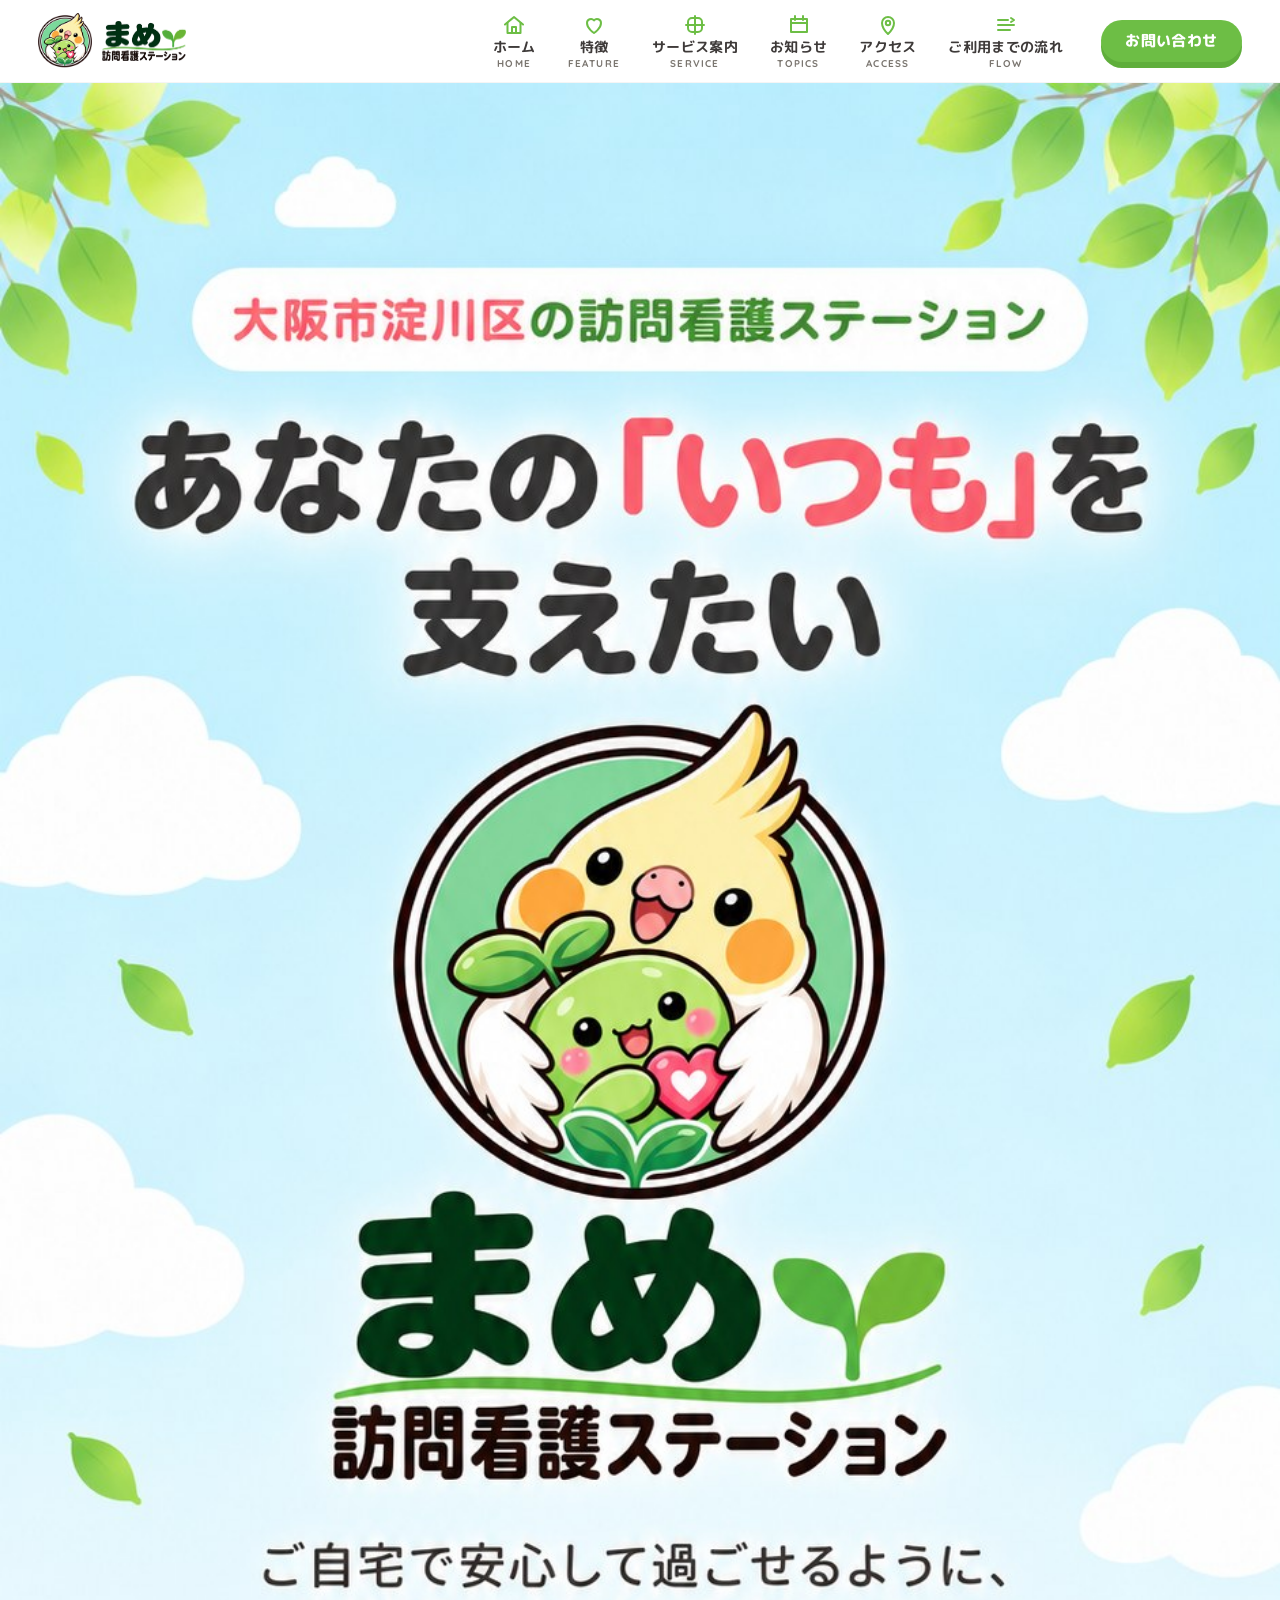
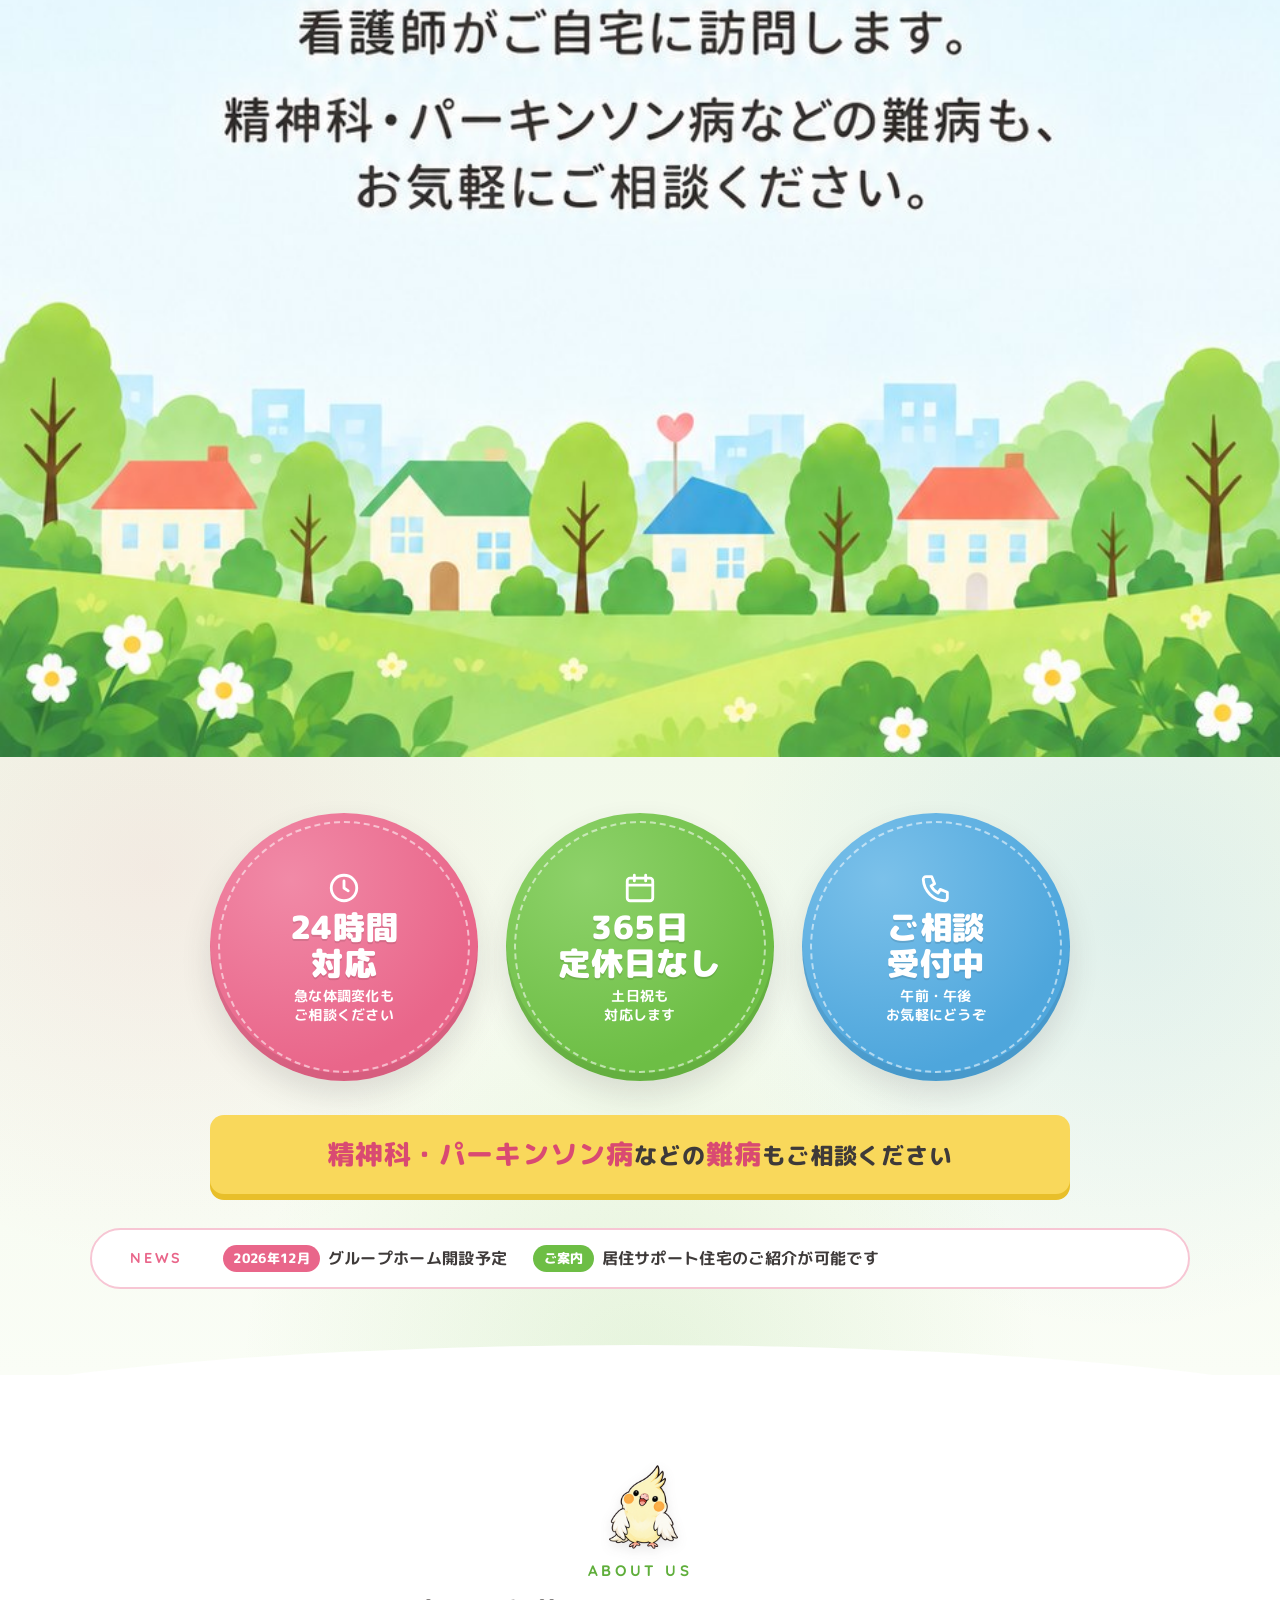
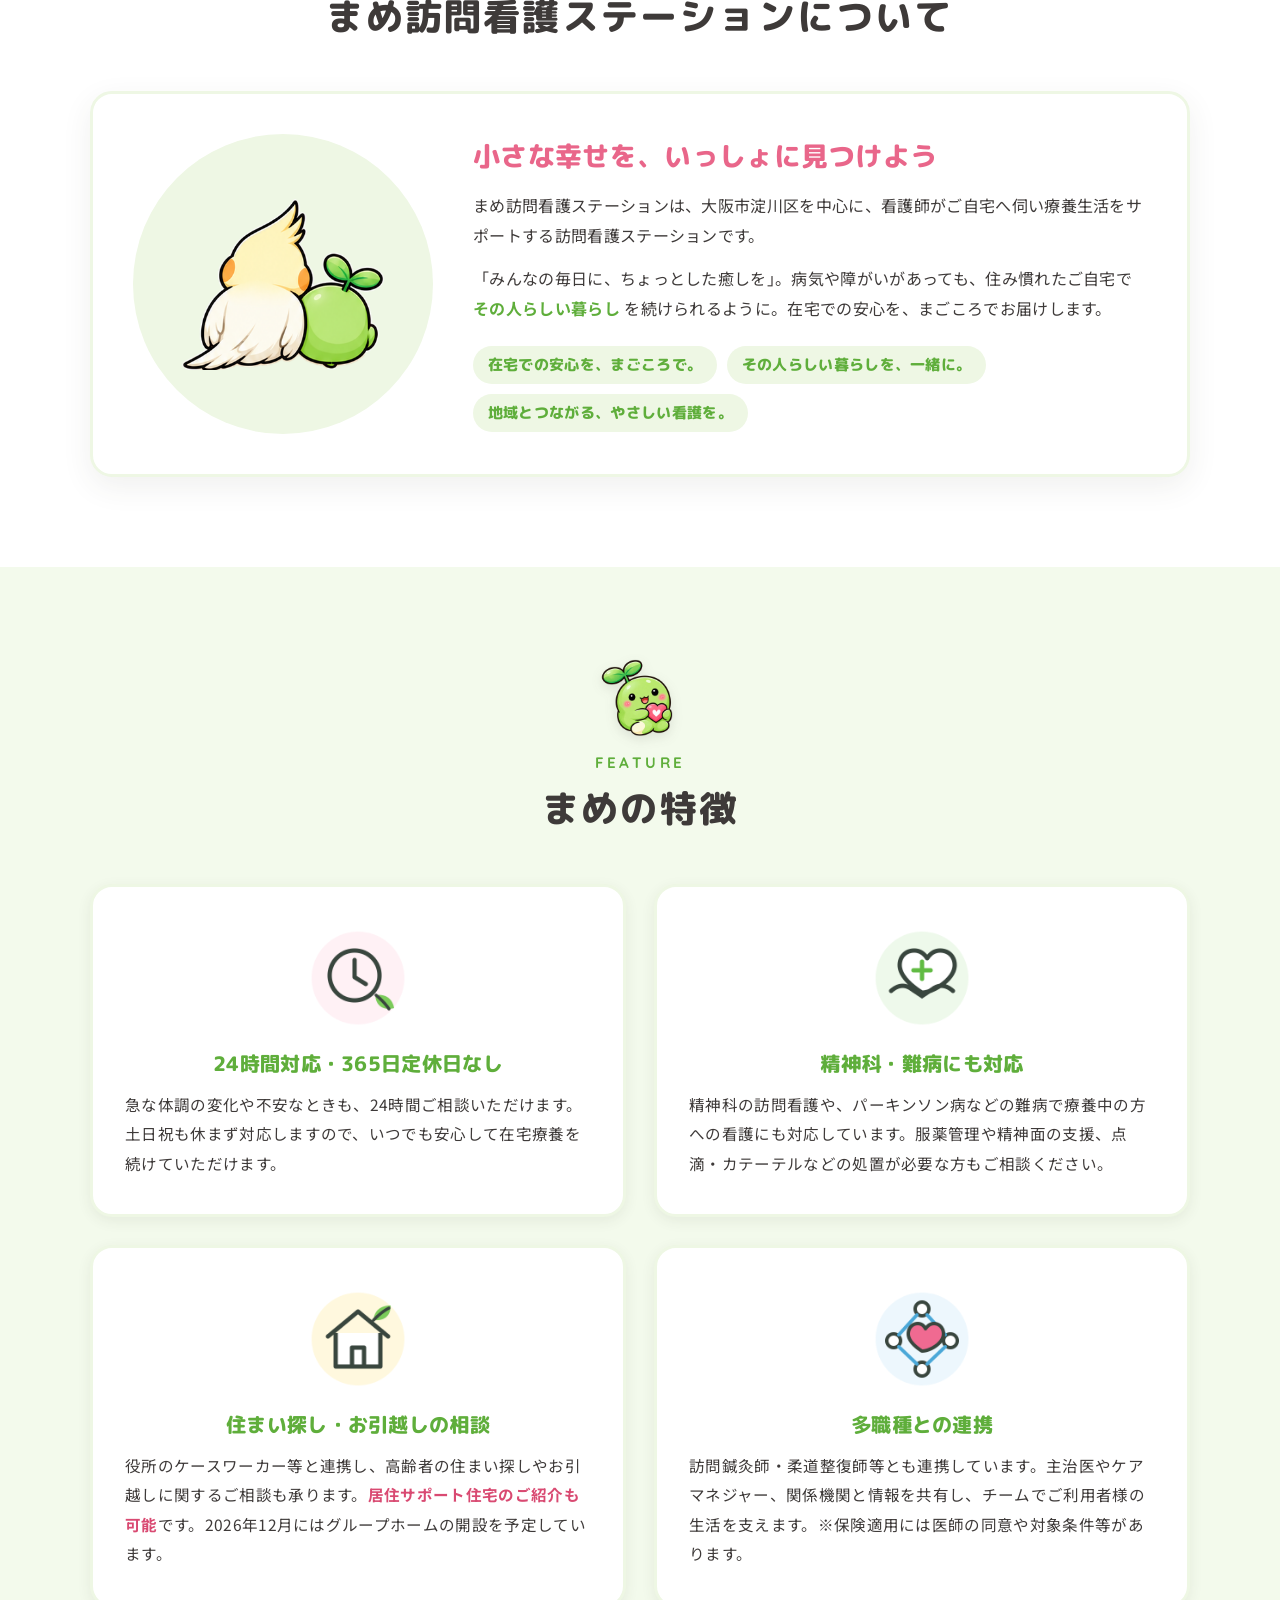
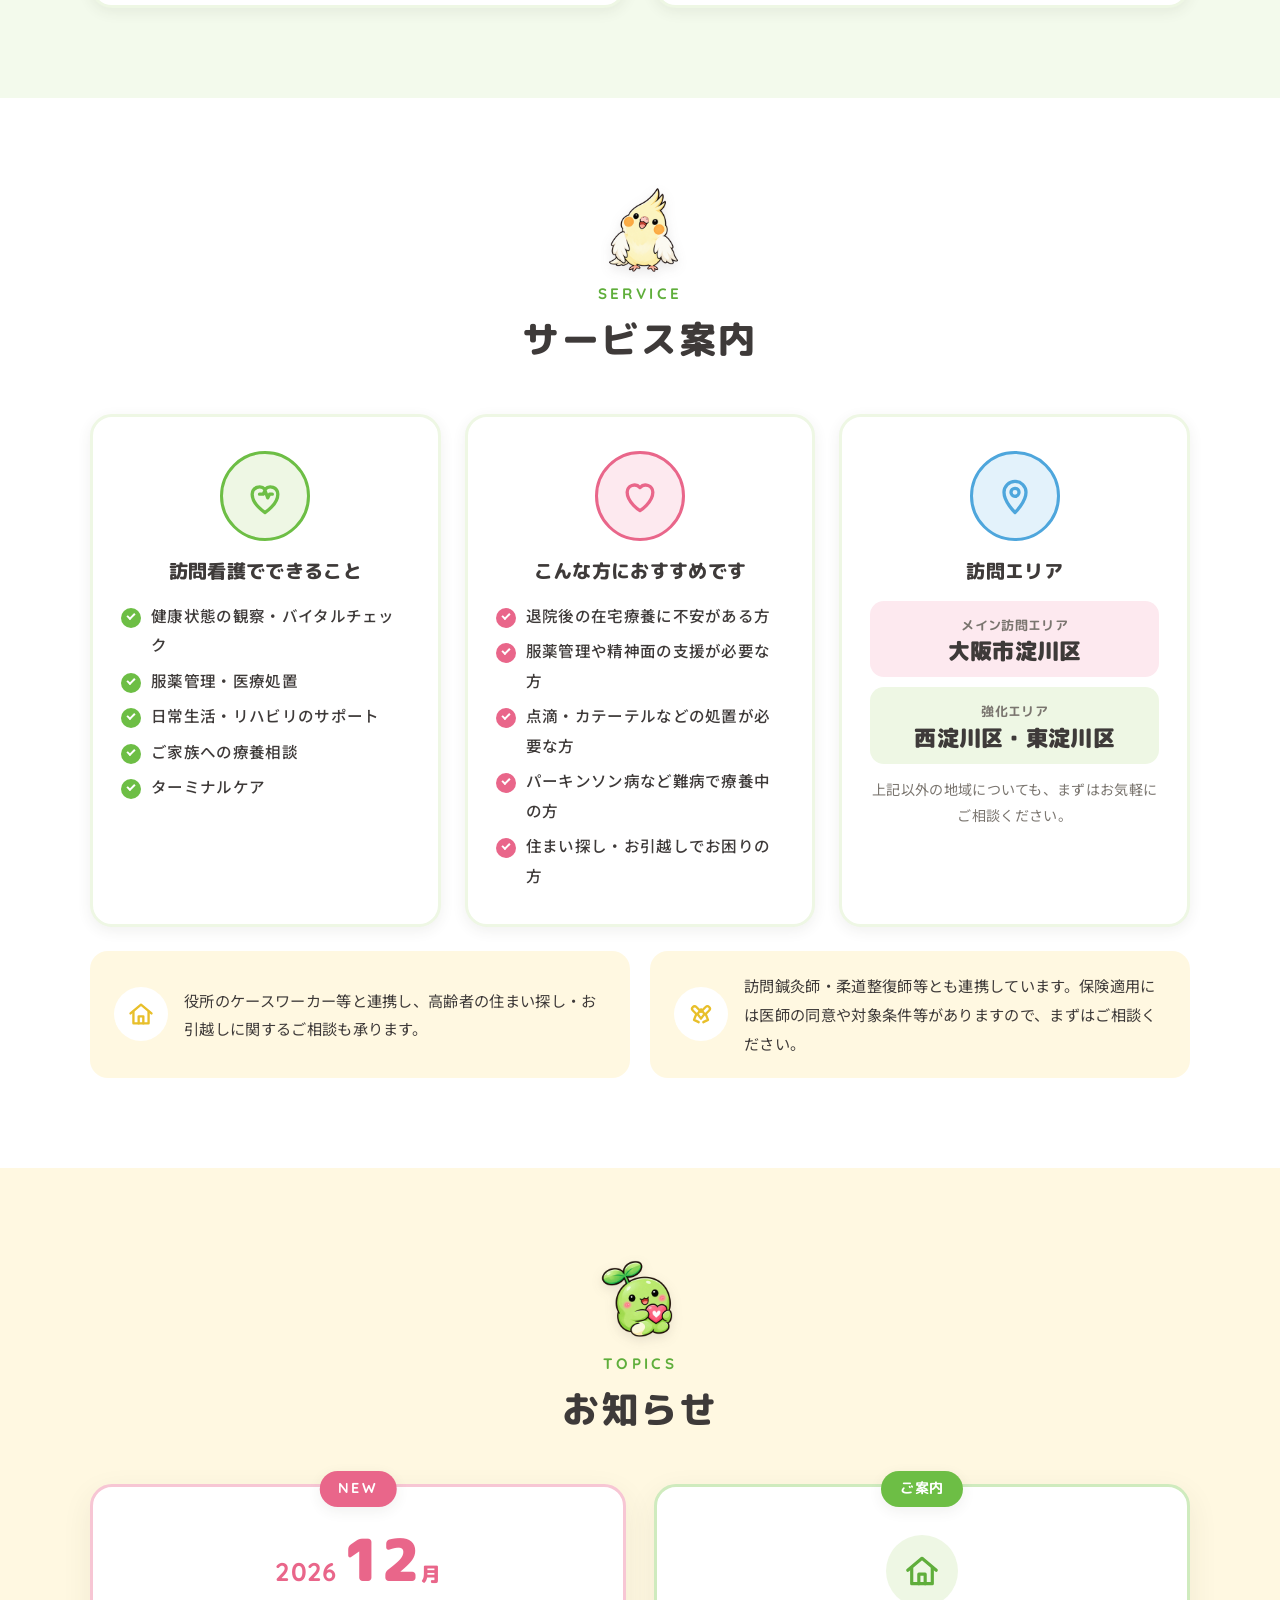
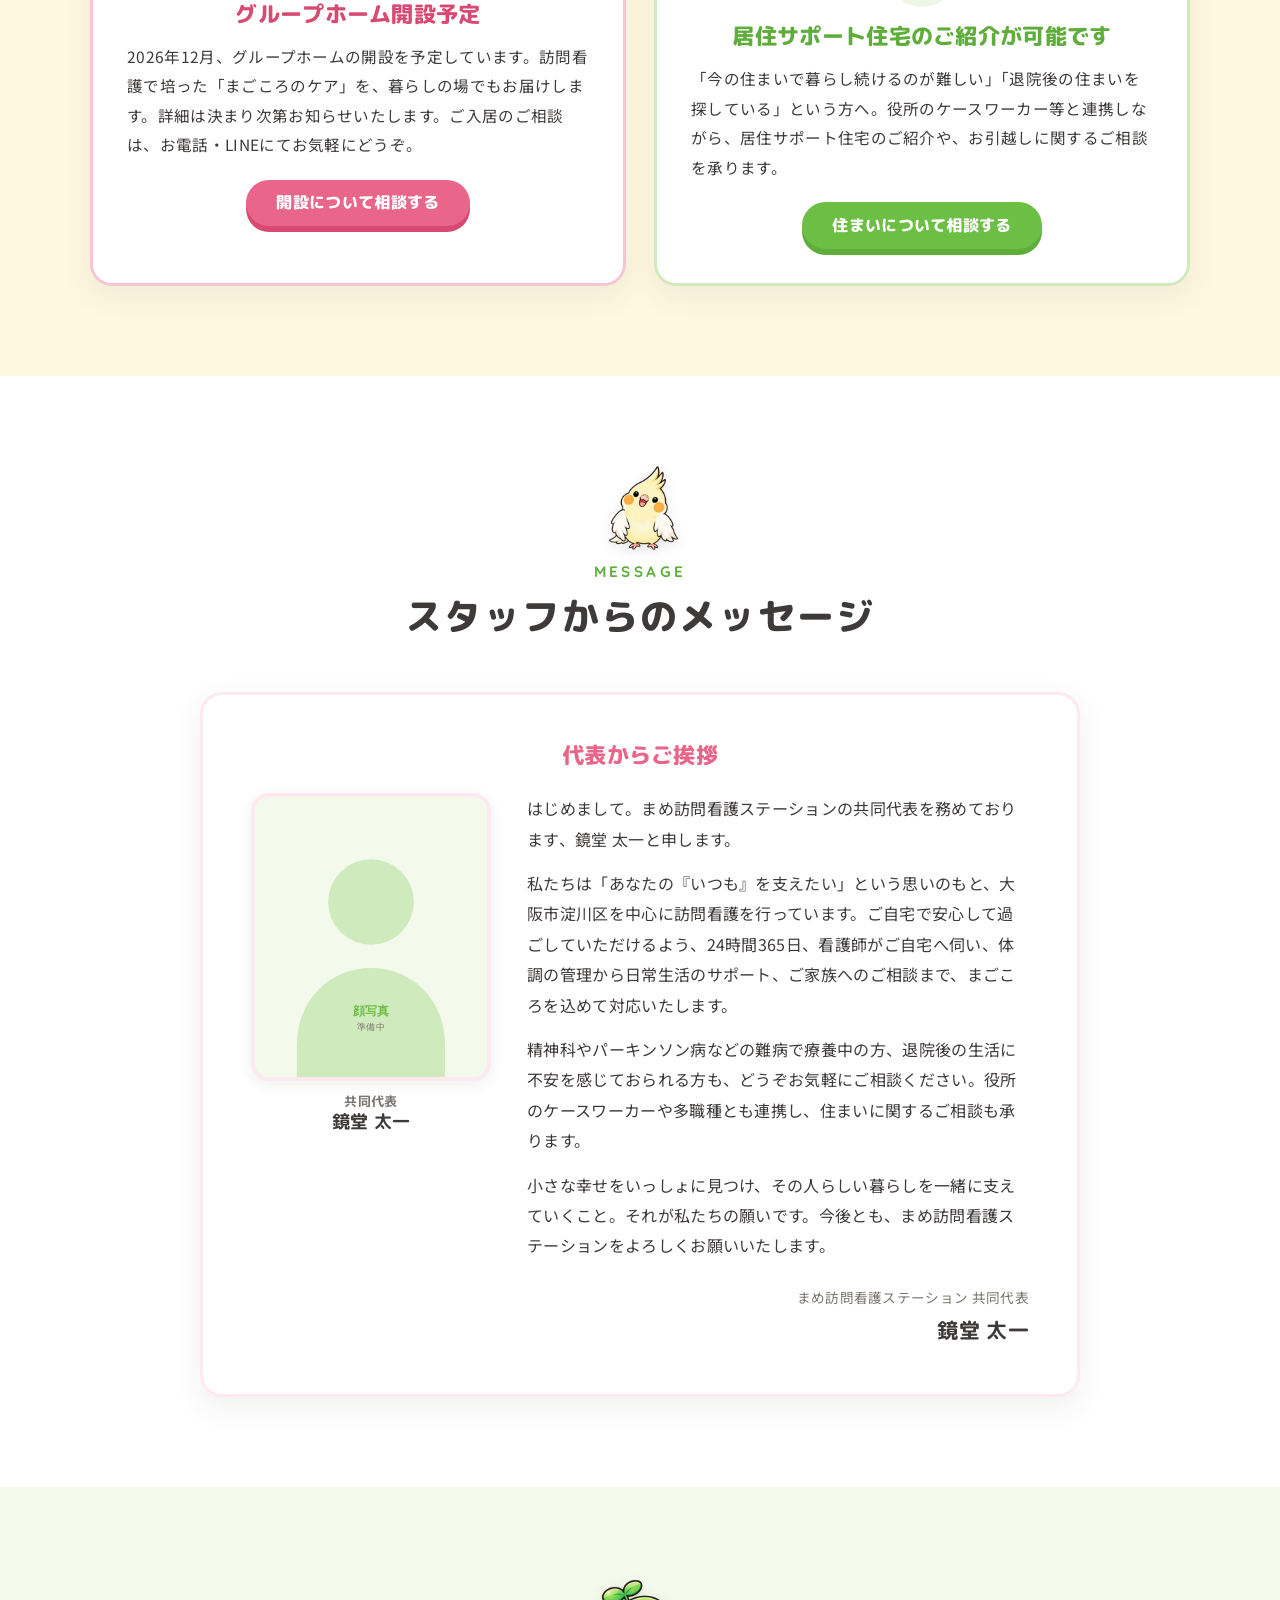
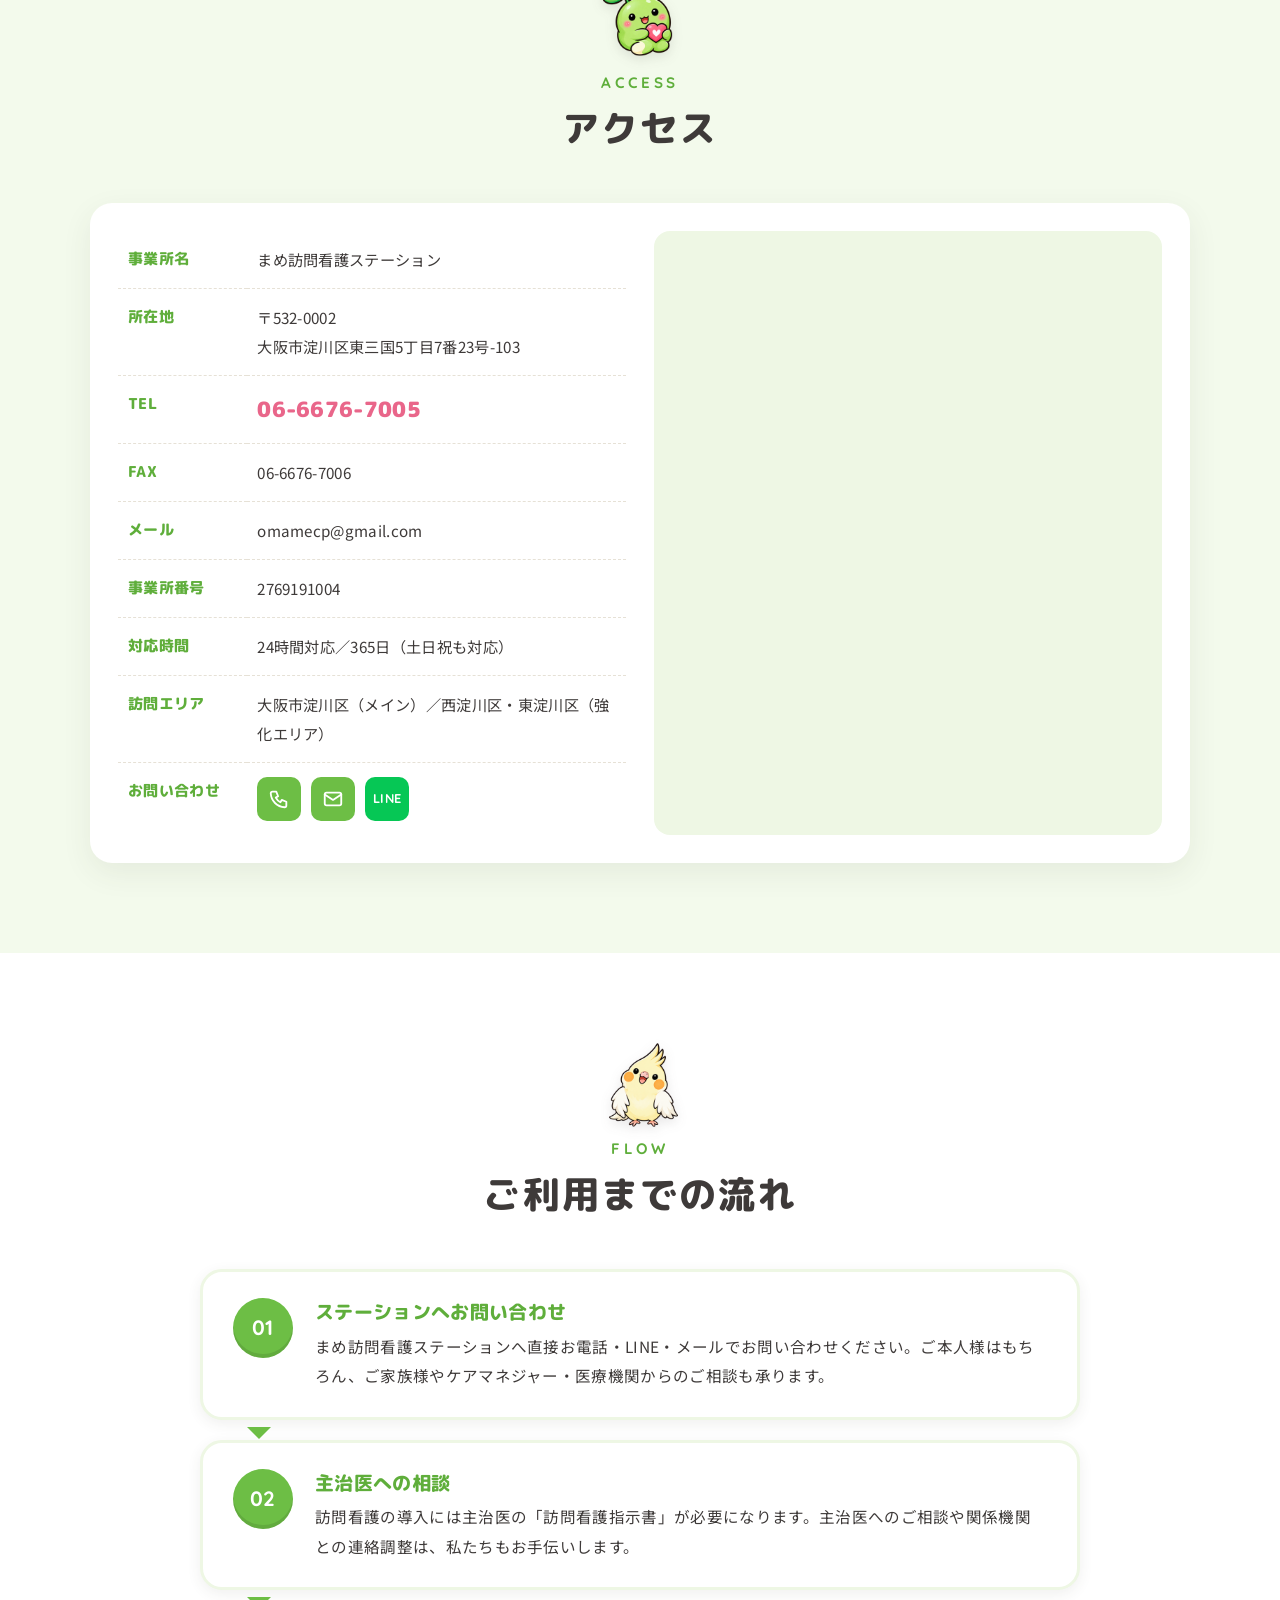
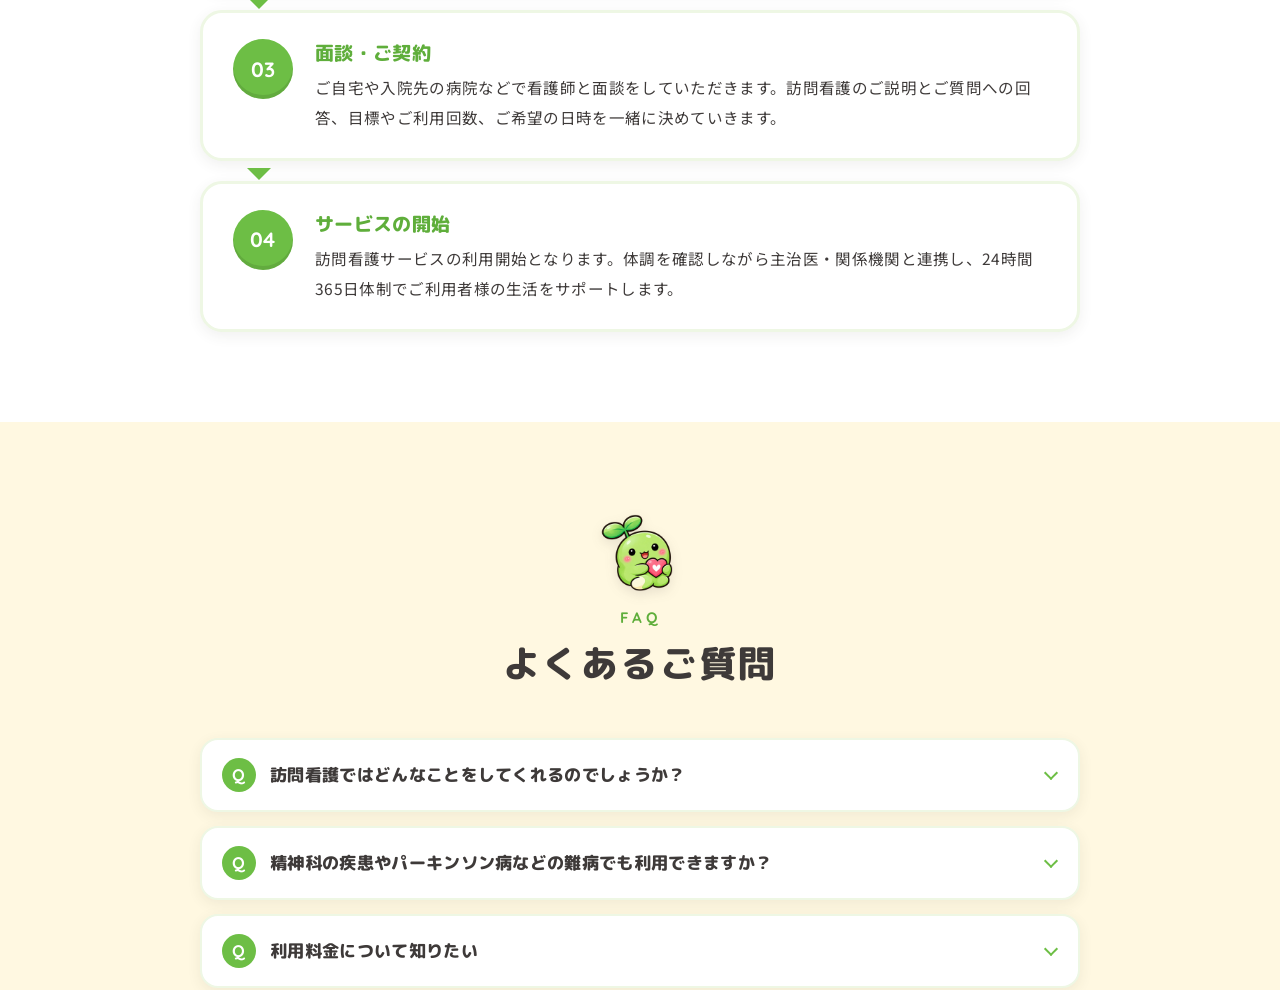
==== index.html @ 1335e0b3 "Add files via upload" ====
<!DOCTYPE html>
<html lang="ja">
<head>
<meta charset="UTF-8">
<meta name="viewport" content="width=device-width, initial-scale=1">
<title>大阪市淀川区の訪問看護ステーション まめ｜24時間対応・365日定休日なし</title>
<meta name="description" content="まめ訪問看護ステーションは大阪市淀川区を中心に、24時間365日対応で看護師がご自宅へ訪問します。精神科・パーキンソン病などの難病もご相談ください。2026年12月グループホーム開設予定・居住サポート住宅のご紹介も可能です。">
<meta property="og:title" content="大阪市淀川区の訪問看護ステーション まめ">
<meta property="og:description" content="あなたの「いつも」を支えたい。ご自宅で安心して過ごせるように、看護師がご自宅に訪問します。24時間対応・365日定休日なし。">
<meta property="og:type" content="website">
<meta property="og:image" content="assets/img/hero.jpg">
<link rel="icon" href="assets/img/favicon.png" type="image/png">
<link rel="preconnect" href="https://fonts.googleapis.com">
<link rel="preconnect" href="https://fonts.gstatic.com" crossorigin>
<link href="https://fonts.googleapis.com/css2?family=M+PLUS+Rounded+1c:wght@500;700;800;900&family=Noto+Sans+JP:wght@400;500;700&family=Quicksand:wght@600;700&display=swap" rel="stylesheet">
<link rel="stylesheet" href="assets/css/style.css">
</head>
<body>

<!-- ===== HEADER ===== -->
<header class="header" id="header">
  <div class="header__inner">
    <a href="#top" class="logo" aria-label="まめ訪問看護ステーション ホーム">
      <img src="assets/img/logo-emblem.png" alt="" class="logo__mark" width="1121" height="1181"><img src="assets/img/logo-text.png" alt="まめ訪問看護ステーション" class="logo__txt" width="1338" height="643">
      
    </a>

    <nav class="gnav" id="gnav" aria-label="グローバルナビゲーション">
      <ul>
        <li><a href="#top"><span class="gnav__icon"><svg viewBox="0 0 24 24"><path d="M3 11.5 12 4l9 7.5"/><path d="M5.5 10v10h13V10"/><path d="M10 20v-6h4v6"/></svg></span><span class="gnav__jp">ホーム</span><span class="gnav__en">HOME</span></a></li>
        <li><a href="#feature"><span class="gnav__icon"><svg viewBox="0 0 24 24"><path d="M12 20s-7-4.4-7-10a4 4 0 0 1 7-2.6A4 4 0 0 1 19 10c0 5.6-7 10-7 10z"/></svg></span><span class="gnav__jp">特徴</span><span class="gnav__en">FEATURE</span></a></li>
        <li><a href="#service"><span class="gnav__icon"><svg viewBox="0 0 24 24"><path d="M12 3v18M3 12h18"/><rect x="5" y="5" width="14" height="14" rx="4"/></svg></span><span class="gnav__jp">サービス案内</span><span class="gnav__en">SERVICE</span></a></li>
        <li><a href="#topics"><span class="gnav__icon"><svg viewBox="0 0 24 24"><path d="M4 6h16v13H4z"/><path d="M4 10h16M8 3v4M16 3v4"/></svg></span><span class="gnav__jp">お知らせ</span><span class="gnav__en">TOPICS</span></a></li>
        <li><a href="#access"><span class="gnav__icon"><svg viewBox="0 0 24 24"><path d="M12 21s-6-5.7-6-11a6 6 0 0 1 12 0c0 5.3-6 11-6 11z"/><circle cx="12" cy="10" r="2.2"/></svg></span><span class="gnav__jp">アクセス</span><span class="gnav__en">ACCESS</span></a></li>
        <li><a href="#flow"><span class="gnav__icon"><svg viewBox="0 0 24 24"><path d="M4 7h10M4 12h16M4 17h12"/><path d="m17 5 3 2-3 2"/></svg></span><span class="gnav__jp">ご利用までの流れ</span><span class="gnav__en">FLOW</span></a></li>
        <li class="gnav__contact"><a href="contact.html"><span class="gnav__jp">お問い合わせ・ご相談はこちら</span></a></li>
      </ul>
    </nav>

    <a href="contact.html" class="btn btn--green header__cta">お問い合わせ</a>
    <button class="menu-btn" id="menuBtn" aria-label="メニューを開く" aria-expanded="false" aria-controls="gnav"><span></span><span></span><span></span></button>
  </div>
</header>

<main id="top">

<!-- ===== HERO ===== -->
<section class="hero">
  <h1 class="visually-hidden">あなたの「いつも」を支えたい ― 大阪市淀川区の訪問看護ステーション まめ</h1>
  <!-- 画面幅で自動切替: 〜600px=スマホ用 / 601〜1024px=タブレット用 / 1025px〜=PC用 -->
  <picture class="hero__pic">
    <source media="(max-width: 600px)" srcset="assets/img/hero-sp.jpg" width="941" height="1672">
    <source media="(max-width: 1024px)" srcset="assets/img/hero-tab.jpg" width="1554" height="1012">
    <img src="assets/img/hero.jpg" alt="あなたの「いつも」を支えたい。ご自宅で安心して過ごせるように、看護師がご自宅に訪問します。精神科・パーキンソン病などの難病も、お気軽にご相談ください。まめ訪問看護ステーション" class="hero__img" width="1899" height="828" fetchpriority="high">
  </picture>
</section>

<!-- ===== 導入帯（バッジ＋難病帯＋NEWS） ===== -->
<div class="intro-band">
<!-- ===== 3つの安心バッジ ===== -->
<div class="badges">
  <div class="container">
    <ul class="badges__list">
      <li class="badge badge--pink reveal">
        <svg viewBox="0 0 24 24" class="badge__ico"><circle cx="12" cy="12" r="9"/><path d="M12 7v5l3 2"/></svg>
        <strong>24時間<br>対応</strong>
        <span>急な体調変化も<br>ご相談ください</span>
      </li>
      <li class="badge badge--green reveal" style="--d:.1s">
        <svg viewBox="0 0 24 24" class="badge__ico"><rect x="3" y="5" width="18" height="16" rx="2"/><path d="M3 10h18M8 3v4M16 3v4"/></svg>
        <strong>365日<br>定休日なし</strong>
        <span>土日祝も<br>対応します</span>
      </li>
      <li class="badge badge--blue reveal" style="--d:.2s">
        <svg viewBox="0 0 24 24" class="badge__ico"><path d="M5 4h4l2 5-2.5 1.5a11 11 0 0 0 5 5L15 13l5 2v4a2 2 0 0 1-2 2A16 16 0 0 1 3 6a2 2 0 0 1 2-2z"/></svg>
        <strong>ご相談<br>受付中</strong>
        <span>午前・午後<br>お気軽にどうぞ</span>
      </li>
    </ul>
    <p class="badges__ribbon reveal"><span>精神科・パーキンソン病</span>などの<span>難病</span>もご相談ください</p>
  </div>
</div>

<!-- ===== NEWS TICKER（必須情報） ===== -->
<div class="news-bar">
  <div class="container news-bar__inner">
    <span class="news-bar__label">NEWS</span>
    <a href="#topics" class="news-bar__item"><span class="tag tag--pink">2026年12月</span>グループホーム開設予定</a>
    <a href="#topics" class="news-bar__item"><span class="tag tag--green">ご案内</span>居住サポート住宅のご紹介が可能です</a>
  </div>
</div>

</div><!-- /.intro-band -->

<!-- ===== ABOUT ===== -->
<section class="section" id="about">
  <div class="container">
    <header class="sec-head reveal">
      <span class="sec-head__mark" aria-hidden="true"><img src="assets/img/mark-bird.png" alt="" width="240" height="240"></span>
      <span class="sec-head__en">ABOUT US</span>
      <h2 class="sec-head__jp">まめ訪問看護ステーションについて</h2>
    </header>

    <div class="about-card reveal">
      <div class="about-card__img">
        <img src="assets/img/chara-back.png" alt="" width="313" height="264">
      </div>
      <div class="about-card__body">
        <h3>小さな幸せを、いっしょに見つけよう</h3>
        <p>まめ訪問看護ステーションは、大阪市淀川区を中心に、看護師がご自宅へ伺い療養生活をサポートする訪問看護ステーションです。</p>
        <p>「みんなの毎日に、ちょっとした癒しを」。病気や障がいがあっても、住み慣れたご自宅で <strong>その人らしい暮らし</strong> を続けられるように。在宅での安心を、まごころでお届けします。</p>
        <ul class="about-card__points">
          <li><span>在宅での安心を、まごころで。</span></li>
          <li><span>その人らしい暮らしを、一緒に。</span></li>
          <li><span>地域とつながる、やさしい看護を。</span></li>
        </ul>
      </div>
    </div>
  </div>
</section>

<!-- ===== FEATURE ===== -->
<section class="section section--mint" id="feature">
  <div class="container">
    <header class="sec-head reveal">
      <span class="sec-head__mark" aria-hidden="true"><img src="assets/img/mark-beans.png" alt="" width="240" height="240"></span>
      <span class="sec-head__en">FEATURE</span>
      <h2 class="sec-head__jp">まめの特徴</h2>
    </header>

    <div class="feature-grid">
      <article class="feature reveal">
        <div class="feature__ico"><img src="assets/img/icon_24hours.png" alt="" width="512" height="512"></div>
        <h3>24時間対応・365日定休日なし</h3>
        <p>急な体調の変化や不安なときも、24時間ご相談いただけます。土日祝も休まず対応しますので、いつでも安心して在宅療養を続けていただけます。</p>
      </article>
      <article class="feature reveal" style="--d:.1s">
        <div class="feature__ico"><img src="assets/img/icon_medical_support.png" alt="" width="512" height="512"></div>
        <h3>精神科・難病にも対応</h3>
        <p>精神科の訪問看護や、パーキンソン病などの難病で療養中の方への看護にも対応しています。服薬管理や精神面の支援、点滴・カテーテルなどの処置が必要な方もご相談ください。</p>
      </article>
      <article class="feature reveal" style="--d:.2s">
        <div class="feature__ico"><img src="assets/img/icon_home_support.png" alt="" width="512" height="512"></div>
        <h3>住まい探し・お引越しの相談</h3>
        <p>役所のケースワーカー等と連携し、高齢者の住まい探しやお引越しに関するご相談も承ります。<strong>居住サポート住宅のご紹介も可能</strong>です。2026年12月にはグループホームの開設を予定しています。</p>
      </article>
      <article class="feature reveal" style="--d:.3s">
        <div class="feature__ico"><img src="assets/img/icon_teamwork.png" alt="" width="512" height="512"></div>
        <h3>多職種との連携</h3>
        <p>訪問鍼灸師・柔道整復師等とも連携しています。主治医やケアマネジャー、関係機関と情報を共有し、チームでご利用者様の生活を支えます。※保険適用には医師の同意や対象条件等があります。</p>
      </article>
    </div>
  </div>
</section>

<!-- ===== SERVICE ===== -->
<section class="section" id="service">
  <div class="container">
    <header class="sec-head reveal">
      <span class="sec-head__mark" aria-hidden="true"><img src="assets/img/mark-bird.png" alt="" width="240" height="240"></span>
      <span class="sec-head__en">SERVICE</span>
      <h2 class="sec-head__jp">サービス案内</h2>
    </header>

    <div class="service-grid">
      <article class="service reveal">
        <div class="service__ico service__ico--green"><svg viewBox="0 0 24 24"><path d="M12 21s-7-4.4-7-10a4 4 0 0 1 7-2.6A4 4 0 0 1 19 11c0 5.6-7 10-7 10z"/><path d="M9 11h2l1-2 1.5 4 1-2H16"/></svg></div>
        <h3>訪問看護でできること</h3>
        <ul class="check-list check-list--green">
          <li>健康状態の観察・バイタルチェック</li>
          <li>服薬管理・医療処置</li>
          <li>日常生活・リハビリのサポート</li>
          <li>ご家族への療養相談</li>
          <li>ターミナルケア</li>
        </ul>
      </article>
      <article class="service reveal" style="--d:.1s">
        <div class="service__ico service__ico--pink"><svg viewBox="0 0 24 24"><path d="M12 20s-7-4.4-7-10a4 4 0 0 1 7-2.6A4 4 0 0 1 19 10c0 5.6-7 10-7 10z"/></svg></div>
        <h3>こんな方におすすめです</h3>
        <ul class="check-list check-list--pink">
          <li>退院後の在宅療養に不安がある方</li>
          <li>服薬管理や精神面の支援が必要な方</li>
          <li>点滴・カテーテルなどの処置が必要な方</li>
          <li>パーキンソン病など難病で療養中の方</li>
          <li>住まい探し・お引越しでお困りの方</li>
        </ul>
      </article>
      <article class="service reveal" style="--d:.2s">
        <div class="service__ico service__ico--blue"><svg viewBox="0 0 24 24"><path d="M12 21s-6-5.7-6-11a6 6 0 0 1 12 0c0 5.3-6 11-6 11z"/><circle cx="12" cy="10" r="2.2"/></svg></div>
        <h3>訪問エリア</h3>
        <div class="area">
          <p class="area__main"><small>メイン訪問エリア</small><strong>大阪市淀川区</strong></p>
          <p class="area__sub"><small>強化エリア</small><strong>西淀川区・東淀川区</strong></p>
          <p class="area__note">上記以外の地域についても、まずはお気軽にご相談ください。</p>
        </div>
      </article>
    </div>

    <div class="service-extra reveal">
      <div class="service-extra__item">
        <span class="service-extra__ico" aria-hidden="true"><svg viewBox="0 0 24 24"><path d="M3 11.5 12 4l9 7.5"/><path d="M5.5 10v10h13V10"/><path d="M10 20v-6h4v6"/></svg></span>
        <p>役所のケースワーカー等と連携し、高齢者の住まい探し・お引越しに関するご相談も承ります。</p>
      </div>
      <div class="service-extra__item">
        <span class="service-extra__ico" aria-hidden="true"><svg viewBox="0 0 24 24"><path d="M8 12 5 9a2 2 0 0 1 3-3l4 4"/><path d="m16 12 3-3a2 2 0 0 0-3-3l-4 4"/><path d="M12 8 9 12l3 4 3-4z"/><path d="m8 12-2 5 4 2M16 12l2 5-4 2"/></svg></span>
        <p>訪問鍼灸師・柔道整復師等とも連携しています。保険適用には医師の同意や対象条件等がありますので、まずはご相談ください。</p>
      </div>
    </div>
  </div>
</section>

<!-- ===== TOPICS（必須情報：グループホーム／居住サポート住宅） ===== -->
<section class="section section--cream" id="topics">
  <div class="container">
    <header class="sec-head reveal">
      <span class="sec-head__mark" aria-hidden="true"><img src="assets/img/mark-beans.png" alt="" width="240" height="240"></span>
      <span class="sec-head__en">TOPICS</span>
      <h2 class="sec-head__jp">お知らせ</h2>
    </header>

    <div class="topics-grid">
      <article class="topic topic--pink reveal">
        <span class="topic__badge">NEW</span>
        <p class="topic__date"><span class="topic__y">2026</span><span class="topic__m">12<small>月</small></span></p>
        <h3>グループホーム開設予定</h3>
        <p>2026年12月、グループホームの開設を予定しています。訪問看護で培った「まごころのケア」を、暮らしの場でもお届けします。詳細は決まり次第お知らせいたします。ご入居のご相談は、お電話・LINEにてお気軽にどうぞ。</p>
        <a href="#contact" class="btn btn--pink">開設について相談する</a>
      </article>
      <article class="topic topic--green reveal" style="--d:.1s">
        <span class="topic__badge topic__badge--green">ご案内</span>
        <p class="topic__ico" aria-hidden="true"><svg viewBox="0 0 24 24"><path d="M3 11.5 12 4l9 7.5"/><path d="M5.5 10v10h13V10"/><path d="M10 20v-6h4v6"/></svg></p>
        <h3>居住サポート住宅のご紹介が可能です</h3>
        <p>「今の住まいで暮らし続けるのが難しい」「退院後の住まいを探している」という方へ。役所のケースワーカー等と連携しながら、居住サポート住宅のご紹介や、お引越しに関するご相談を承ります。</p>
        <a href="#contact" class="btn btn--green">住まいについて相談する</a>
      </article>
    </div>
  </div>
</section>

<!-- ===== MESSAGE ===== -->
<section class="section" id="message">
  <div class="container">
    <header class="sec-head reveal">
      <span class="sec-head__mark" aria-hidden="true"><img src="assets/img/mark-bird.png" alt="" width="240" height="240"></span>
      <span class="sec-head__en">MESSAGE</span>
      <h2 class="sec-head__jp">スタッフからのメッセージ</h2>
    </header>

    <div class="message-card reveal">
      <h3 class="message-card__title">代表からご挨拶</h3>
      <div class="message-card__grid">
      <figure class="message-card__photo">
        <!-- 顔写真が用意できたら image/ に入れ、下の src を差し替える（例: assets/img/ceo.jpg） -->
        <img src="assets/img/ceo-placeholder.svg" alt="共同代表 鏡堂 太一" width="600" height="720">
        <figcaption><small>共同代表</small><strong>鏡堂 太一</strong></figcaption>
      </figure>
      <div class="message-card__body">
        <p>はじめまして。まめ訪問看護ステーションの共同代表を務めております、鏡堂 太一と申します。</p>
        <p>私たちは「あなたの『いつも』を支えたい」という思いのもと、大阪市淀川区を中心に訪問看護を行っています。ご自宅で安心して過ごしていただけるよう、24時間365日、看護師がご自宅へ伺い、体調の管理から日常生活のサポート、ご家族へのご相談まで、まごころを込めて対応いたします。</p>
        <p>精神科やパーキンソン病などの難病で療養中の方、退院後の生活に不安を感じておられる方も、どうぞお気軽にご相談ください。役所のケースワーカーや多職種とも連携し、住まいに関するご相談も承ります。</p>
        <p>小さな幸せをいっしょに見つけ、その人らしい暮らしを一緒に支えていくこと。それが私たちの願いです。今後とも、まめ訪問看護ステーションをよろしくお願いいたします。</p>
        <p class="message-card__sign"><small>まめ訪問看護ステーション 共同代表</small><strong>鏡堂 太一</strong></p>
      </div>
      </div>
    </div>
  </div>
</section>

<!-- ===== ACCESS ===== -->
<section class="section section--mint" id="access">
  <div class="container">
    <header class="sec-head reveal">
      <span class="sec-head__mark" aria-hidden="true"><img src="assets/img/mark-beans.png" alt="" width="240" height="240"></span>
      <span class="sec-head__en">ACCESS</span>
      <h2 class="sec-head__jp">アクセス</h2>
    </header>

    <div class="access reveal">
      <table class="access__table">
        <tbody>
          <tr><th>事業所名</th><td>まめ訪問看護ステーション</td></tr>
          <tr><th>所在地</th><td>〒532-0002<br>大阪市淀川区東三国5丁目7番23号-103</td></tr>
          <tr><th>TEL</th><td><a href="tel:0666767005" class="access__tel">06-6676-7005</a></td></tr>
          <tr><th>FAX</th><td>06-6676-7006</td></tr>
          <tr><th>メール</th><td><a href="mailto:omamecp@gmail.com">omamecp@gmail.com</a></td></tr>
          <tr><th>事業所番号</th><td>2769191004</td></tr>
          <tr><th>対応時間</th><td>24時間対応／365日（土日祝も対応）</td></tr>
          <tr><th>訪問エリア</th><td>大阪市淀川区（メイン）／西淀川区・東淀川区（強化エリア）</td></tr>
          <tr><th>お問い合わせ</th><td class="access__links"><a href="tel:0666767005" class="sq sq--green" aria-label="電話"><svg viewBox="0 0 24 24"><path d="M5 4h4l2 5-2.5 1.5a11 11 0 0 0 5 5L15 13l5 2v4a2 2 0 0 1-2 2A16 16 0 0 1 3 6a2 2 0 0 1 2-2z"/></svg></a><a href="mailto:omamecp@gmail.com" class="sq sq--green" aria-label="メール"><svg viewBox="0 0 24 24"><rect x="3" y="5" width="18" height="14" rx="2"/><path d="m3 7 9 6 9-6"/></svg></a><a href="https://lin.ee/zb4ASOh" target="_blank" rel="noopener" class="sq sq--line" aria-label="LINE">LINE</a></td></tr>
        </tbody>
      </table>
      <div class="access__map">
        <iframe src="https://www.google.com/maps?q=%E5%A4%A7%E9%98%AA%E5%B8%82%E6%B7%80%E5%B7%9D%E5%8C%BA%E6%9D%B1%E4%B8%89%E5%9B%BD5%E4%B8%81%E7%9B%AE7%E7%95%AA23%E5%8F%B7&z=16&output=embed" width="100%" height="100%" style="border:0" allowfullscreen="" loading="lazy" referrerpolicy="no-referrer-when-downgrade" title="まめ訪問看護ステーション 地図"></iframe>
      </div>
    </div>

  </div>
</section>

<!-- ===== FLOW ===== -->
<section class="section" id="flow">
  <div class="container">
    <header class="sec-head reveal">
      <span class="sec-head__mark" aria-hidden="true"><img src="assets/img/mark-bird.png" alt="" width="240" height="240"></span>
      <span class="sec-head__en">FLOW</span>
      <h2 class="sec-head__jp">ご利用までの流れ</h2>
    </header>

    <ol class="flow">
      <li class="flow__step reveal">
        <span class="flow__num">01</span>
        <div class="flow__body">
          <h3>ステーションへお問い合わせ</h3>
          <p>まめ訪問看護ステーションへ直接お電話・LINE・メールでお問い合わせください。ご本人様はもちろん、ご家族様やケアマネジャー・医療機関からのご相談も承ります。</p>
        </div>
      </li>
      <li class="flow__step reveal" style="--d:.1s">
        <span class="flow__num">02</span>
        <div class="flow__body">
          <h3>主治医への相談</h3>
          <p>訪問看護の導入には主治医の「訪問看護指示書」が必要になります。主治医へのご相談や関係機関との連絡調整は、私たちもお手伝いします。</p>
        </div>
      </li>
      <li class="flow__step reveal" style="--d:.2s">
        <span class="flow__num">03</span>
        <div class="flow__body">
          <h3>面談・ご契約</h3>
          <p>ご自宅や入院先の病院などで看護師と面談をしていただきます。訪問看護のご説明とご質問への回答、目標やご利用回数、ご希望の日時を一緒に決めていきます。</p>
        </div>
      </li>
      <li class="flow__step reveal" style="--d:.3s">
        <span class="flow__num">04</span>
        <div class="flow__body">
          <h3>サービスの開始</h3>
          <p>訪問看護サービスの利用開始となります。体調を確認しながら主治医・関係機関と連携し、24時間365日体制でご利用者様の生活をサポートします。</p>
        </div>
      </li>
    </ol>
  </div>
</section>

<!-- ===== FAQ ===== -->
<section class="section section--cream" id="faq">
  <div class="container">
    <header class="sec-head reveal">
      <span class="sec-head__mark" aria-hidden="true"><img src="assets/img/mark-beans.png" alt="" width="240" height="240"></span>
      <span class="sec-head__en">FAQ</span>
      <h2 class="sec-head__jp">よくあるご質問</h2>
    </header>

    <div class="faq">
      <details class="faq__item reveal">
        <summary><span class="faq__q">Q</span>訪問看護ではどんなことをしてくれるのでしょうか？</summary>
        <div class="faq__a"><span class="faq__a-mark">A</span><p>看護師がご自宅に伺い、主治医の指示書に基づいて、健康状態の観察・バイタルチェック、服薬管理・医療処置、日常生活やリハビリのサポート、ご家族への療養相談、ターミナルケアなどを行います。</p></div>
      </details>
      <details class="faq__item reveal">
        <summary><span class="faq__q">Q</span>精神科の疾患やパーキンソン病などの難病でも利用できますか？</summary>
        <div class="faq__a"><span class="faq__a-mark">A</span><p>はい。精神科の訪問看護や、パーキンソン病などの難病で療養中の方への訪問看護にも対応しています。服薬管理や精神面の支援、点滴・カテーテルなどの処置が必要な方も、まずはご相談ください。</p></div>
      </details>
      <details class="faq__item reveal">
        <summary><span class="faq__q">Q</span>利用料金について知りたい</summary>
        <div class="faq__a"><span class="faq__a-mark">A</span><p>訪問看護は医療保険・介護保険の適用となり、保険の種類や公費負担制度のご利用状況、訪問回数などによって料金が異なります。実際の料金については、お気軽に一度お問い合わせください。</p></div>
      </details>
      <details class="faq__item reveal">
        <summary><span class="faq__q">Q</span>夜間や土日祝日も対応してもらえますか？</summary>
        <div class="faq__a"><span class="faq__a-mark">A</span><p>はい。24時間対応・365日定休日なしで、土日祝も対応しています。急な体調の変化など、不安なことがあればいつでもご相談ください。</p></div>
      </details>
      <details class="faq__item reveal">
        <summary><span class="faq__q">Q</span>家族からの相談はできますか？</summary>
        <div class="faq__a"><span class="faq__a-mark">A</span><p>もちろんです。ご家族様からのご相談も承っております。お話を伺う中で必要な支援が見つかることもありますので、気になることがあれば一度ご相談ください。</p></div>
      </details>
      <details class="faq__item reveal">
        <summary><span class="faq__q">Q</span>住まい探しやお引越しの相談もできますか？</summary>
        <div class="faq__a"><span class="faq__a-mark">A</span><p>はい。役所のケースワーカー等と連携し、高齢者の住まい探し・お引越しに関するご相談も承ります。居住サポート住宅のご紹介も可能です。また、2026年12月にはグループホームの開設を予定しています。</p></div>
      </details>
    </div>
  </div>
</section>

<!-- ===== CONTACT ===== -->
<section class="section contact" id="contact">
  <div class="container">
    <header class="sec-head sec-head--light reveal">
      <span class="sec-head__en">CONTACT</span>
      <h2 class="sec-head__jp">お問い合わせ</h2>
      <p class="sec-head__lead">ご相談やご見学など、どんなことでもお気軽にお問い合わせください。<br>24時間対応・365日定休日なし</p>
    </header>

    <div class="contact__grid">
      <div class="contact__btns reveal">
        <a href="tel:0666767005" class="cbtn cbtn--tel">
          <span class="cbtn__label">お電話でのお問い合わせはこちら</span>
          <span class="cbtn__tel"><svg viewBox="0 0 24 24" class="cbtn__telico"><path d="M5 4h4l2 5-2.5 1.5a11 11 0 0 0 5 5L15 13l5 2v4a2 2 0 0 1-2 2A16 16 0 0 1 3 6a2 2 0 0 1 2-2z"/></svg>06-6676-7005</span>
        </a>
        <a href="contact.html#form" class="cbtn cbtn--mail">
          <span class="cbtn__mailico"><svg viewBox="0 0 24 24"><rect x="3" y="5" width="18" height="14" rx="2"/><path d="m3 7 9 6 9-6"/></svg></span>
          <span class="cbtn__mailtxt">メールでのお問い合わせ</span>
        </a>
      </div>
      <div class="contact__card contact__card--line reveal" style="--d:.1s">
        <p class="contact__label">LINEでのお問い合わせ</p>
        <img src="assets/img/line-qr.jpg" alt="まめ訪問看護ステーション 公式LINE QRコード" class="contact__qr" width="200" height="200">
        <a href="https://lin.ee/zb4ASOh" target="_blank" rel="noopener" class="btn btn--line btn--lg">LINEでつながる <span aria-hidden="true">›</span></a>
        <p class="contact__note">在宅での安心を、まごころで。</p>
      </div>
    </div>
  </div>
  <img src="assets/img/chara-back.png" alt="" class="contact__chara" aria-hidden="true" width="313" height="264">
</section>

</main>

<!-- ===== FOOTER ===== -->
<footer class="footer">
  <div class="container footer__inner">
    <div class="footer__brand">
      <a href="#top" class="logo">
        <img src="assets/img/logo-emblem.png" alt="" class="logo__mark" width="1121" height="1181"><img src="assets/img/logo-text.png" alt="まめ訪問看護ステーション" class="logo__txt" width="1338" height="643">
        
      </a>
      <p class="footer__addr">〒532-0002 大阪市淀川区東三国5丁目7番23号-103<br>TEL 06-6676-7005 ／ FAX 06-6676-7006<br>事業所番号 2769191004</p>
      <div class="footer__btns"><a href="tel:0666767005" class="cbtn cbtn--tel cbtn--sm"><span class="cbtn__label">お電話でのお問い合わせはこちら</span><span class="cbtn__tel"><svg viewBox="0 0 24 24" class="cbtn__telico"><path d="M5 4h4l2 5-2.5 1.5a11 11 0 0 0 5 5L15 13l5 2v4a2 2 0 0 1-2 2A16 16 0 0 1 3 6a2 2 0 0 1 2-2z"/></svg>06-6676-7005</span></a><a href="contact.html#form" class="cbtn cbtn--mail cbtn--sm"><span class="cbtn__mailico"><svg viewBox="0 0 24 24"><rect x="3" y="5" width="18" height="14" rx="2"/><path d="m3 7 9 6 9-6"/></svg></span><span class="cbtn__mailtxt">メールでのお問い合わせ</span></a></div>
    </div>
    <nav class="footer__nav" aria-label="フッターナビゲーション">
      <ul>
        <li><a href="#top">ホーム</a></li>
        <li><a href="#about">まめについて</a></li>
        <li><a href="#feature">特徴</a></li>
        <li><a href="#service">サービス案内</a></li>
        <li><a href="#topics">お知らせ</a></li>
        <li><a href="#access">アクセス</a></li>
        <li><a href="#flow">ご利用までの流れ</a></li>
        <li><a href="#faq">よくあるご質問</a></li>
        <li><a href="company.html">会社概要</a></li>
        <li><a href="contact.html">お問い合わせ</a></li>
      </ul>
    </nav>
  </div>
  <p class="footer__copy">© <span id="year">2026</span> 株式会社まめコーポレーション／まめ訪問看護ステーション</p>
</footer>

<!-- ===== モバイル固定CTA ===== -->
<div class="sp-cta" aria-label="お問い合わせ">
  <a href="tel:0666767005" class="sp-cta__btn sp-cta__btn--tel"><svg viewBox="0 0 24 24" class="ico"><path d="M5 4h4l2 5-2.5 1.5a11 11 0 0 0 5 5L15 13l5 2v4a2 2 0 0 1-2 2A16 16 0 0 1 3 6a2 2 0 0 1 2-2z"/></svg>電話で相談</a>
  <a href="https://lin.ee/zb4ASOh" target="_blank" rel="noopener" class="sp-cta__btn sp-cta__btn--line">LINEで相談</a>
</div>

<a href="#top" class="pagetop" id="pagetop" aria-label="ページの先頭へ"><svg viewBox="0 0 24 24"><path d="m6 14 6-6 6 6"/></svg></a>

<script src="assets/js/main.js"></script>
</body>
</html>
---- assets/css/style.css ----
/* =========================================================
   まめ訪問看護ステーション LP
   参考構造: yuzuki-kango.com（やさしい・あかるい・イラスト調）
   配色: まめピンク × 若葉グリーン × ひよこイエロー × そらブルー
   ========================================================= */
:root {
  --pink: #E9668A;
  --pink-d: #D94A72;
  --pink-l: #FDE9EF;
  --green: #6DBE45;
  --green-d: #5FAE3B;
  --green-l: #EEF7E4;
  --mint: #F3FAEC;
  --yellow: #F9D85B;
  --yellow-d: #E8BF2A;
  --cream: #FFF8E1;
  --blue: #4EA6DC;
  --blue-l: #E3F2FB;
  --sky: #CDEBFB;
  --line: #06C755;
  --line-d: #05A847;
  --text: #3E3A39;
  --muted: #7A756F;
  --border: #E6E1D6;
  --white: #fff;
  --radius: 22px;
  --shadow: 0 10px 30px rgba(62, 58, 57, .08);
  --shadow-s: 0 4px 14px rgba(62, 58, 57, .08);
  --font-round: "M PLUS Rounded 1c", "Zen Maru Gothic", "Hiragino Maru Gothic ProN", "Yu Gothic", sans-serif;
  --font-body: "Noto Sans JP", "Hiragino Kaku Gothic ProN", "Yu Gothic", Meiryo, sans-serif;
  --font-en: "Quicksand", "M PLUS Rounded 1c", sans-serif;
  --header-h: 82px;
}

*, *::before, *::after { box-sizing: border-box; }
html { scroll-behavior: smooth; scroll-padding-top: var(--header-h); -webkit-text-size-adjust: 100%; }
body {
  margin: 0;
  font-family: var(--font-body);
  color: var(--text);
  background: var(--white);
  line-height: 1.9;
  font-size: 16px;
  letter-spacing: .02em;
  overflow-x: hidden;
}
img { max-width: 100%; height: auto; display: block; }
a { color: inherit; text-decoration: none; }
ul, ol { margin: 0; padding: 0; list-style: none; }
h1, h2, h3, h4 { margin: 0; font-family: var(--font-round); font-weight: 800; line-height: 1.45; }
p { margin: 0; }
table { border-collapse: collapse; width: 100%; }
svg { display: block; }
.ico { width: 1.25em; height: 1.25em; fill: none; stroke: currentColor; stroke-width: 2; stroke-linecap: round; stroke-linejoin: round; flex: none; }
.ico--fill { fill: currentColor; stroke: none; }
.sp { display: none; }
.nw { white-space: nowrap; }
.container { width: min(1100px, 92%); margin-inline: auto; }

/* ---------- Buttons ---------- */
.btn {
  display: inline-flex; align-items: center; justify-content: center; gap: .5em;
  padding: .85em 1.9em; border-radius: 999px;
  font-family: var(--font-round); font-weight: 800; font-size: 1rem; line-height: 1.2;
  color: #fff; box-shadow: 0 6px 0 rgba(0,0,0,.12);
  transition: transform .2s, box-shadow .2s, background .2s;
  white-space: nowrap;
}
.btn:hover { transform: translateY(2px); box-shadow: 0 4px 0 rgba(0,0,0,.12); }
.btn:active { transform: translateY(5px); box-shadow: 0 1px 0 rgba(0,0,0,.12); }
.btn--green { background: var(--green); box-shadow: 0 6px 0 var(--green-d); }
.btn--green:hover { box-shadow: 0 4px 0 var(--green-d); background: #78C853; }
.btn--pink { background: var(--pink); box-shadow: 0 6px 0 var(--pink-d); }
.btn--pink:hover { box-shadow: 0 4px 0 var(--pink-d); background: #EE7A9A; }
.btn--line { background: var(--line); box-shadow: 0 6px 0 var(--line-d); }
.btn--line:hover { box-shadow: 0 4px 0 var(--line-d); background: #22D269; }
.btn--lg { padding: 1.05em 2.2em; font-size: 1.15rem; }

.tag { display: inline-block; white-space: nowrap; padding: .1em .8em; border-radius: 999px; font-family: var(--font-round); font-weight: 800; font-size: .8em; color: #fff; margin-right: .6em; }
.tag--pink { background: var(--pink); }
.tag--green { background: var(--green); }

/* ---------- Header ---------- */
.header {
  position: sticky; top: 0; z-index: 100;
  background: rgba(255,255,255,.92); backdrop-filter: blur(8px);
  border-bottom: 1px solid rgba(0,0,0,.04);
  transition: box-shadow .3s;
}
.header.is-scrolled { box-shadow: 0 6px 24px rgba(62,58,57,.08); }
.header__inner { width: min(1240px, 94%); margin-inline: auto; height: var(--header-h); display: flex; align-items: center; gap: 24px; }
.logo { display: inline-flex; align-items: center; gap: 10px; }
.logo__mark { width: 54px; height: auto; flex: none; }
.logo__txt { height: 40px; width: auto; }

.gnav { margin-left: auto; }
.gnav ul { display: flex; gap: 4px; }
.gnav a {
  display: flex; flex-direction: column; align-items: center; gap: 2px;
  padding: 8px 14px; border-radius: 14px; transition: background .2s, color .2s;
  font-family: var(--font-round); font-weight: 700;
}
.gnav a:hover, .gnav a.is-current { background: var(--green-l); color: var(--green-d); }
.gnav__icon { width: 24px; height: 24px; }
.gnav__icon svg { width: 100%; height: 100%; fill: none; stroke: var(--green); stroke-width: 2; stroke-linecap: round; stroke-linejoin: round; }
.gnav__jp { font-size: .9rem; line-height: 1.2; }
.gnav__en { font-family: var(--font-en); font-size: .62rem; letter-spacing: .12em; color: var(--muted); line-height: 1; }
.header__cta { padding: .8em 1.6em; font-size: .95rem; }
.gnav__contact { display: none; }

.menu-btn { display: none; width: 48px; height: 48px; border: 0; background: var(--green); border-radius: 14px; cursor: pointer; position: relative; margin-left: auto; }
.menu-btn span { position: absolute; left: 13px; width: 22px; height: 2.5px; background: #fff; border-radius: 2px; transition: .3s; }
.menu-btn span:nth-child(1) { top: 15px; }
.menu-btn span:nth-child(2) { top: 23px; }
.menu-btn span:nth-child(3) { top: 31px; }
.is-menu-open .menu-btn span:nth-child(1) { top: 23px; transform: rotate(45deg); }
.is-menu-open .menu-btn span:nth-child(2) { opacity: 0; }
.is-menu-open .menu-btn span:nth-child(3) { top: 23px; transform: rotate(-45deg); }

/* ---------- Hero（画像バナー: image/mame_homecare_hero_logo.png） ---------- */
.visually-hidden { position: absolute !important; width: 1px; height: 1px; margin: -1px; padding: 0; overflow: hidden; clip: rect(0 0 0 0); clip-path: inset(50%); border: 0; white-space: nowrap; }
.hero { position: relative; background: #EAF7E3; padding: 0; }
.hero__pic { display: block; line-height: 0; }
.hero__img { width: 100%; height: auto; display: block; }

/* ---------- 導入帯（ヒーロー直下: バッジ／難病帯／NEWS） ---------- */
.intro-band {
  position: relative;
  background: linear-gradient(180deg, #F2F9EA 0%, #FAFDF6 100%);
  padding: 0 0 72px;
  overflow: hidden;
}
.intro-band::before {
  content: ""; position: absolute; inset: 0; pointer-events: none;
  background:
    radial-gradient(circle at 12% 18%, rgba(233,102,138,.10), transparent 32%),
    radial-gradient(circle at 88% 26%, rgba(78,166,220,.12), transparent 34%),
    radial-gradient(circle at 50% 100%, rgba(109,190,69,.14), transparent 45%);
}
.intro-band::after {
  content: ""; position: absolute; left: -10%; right: -10%; bottom: -60px; height: 90px;
  background: #fff; border-radius: 50% 50% 0 0 / 100% 100% 0 0;
}
.intro-band > * { position: relative; z-index: 1; }


/* ---------- 3 Badges ---------- */
.badges { position: relative; z-index: 3; margin-top: 0; padding: 56px 0 20px; }
.badges__list { display: grid; grid-template-columns: repeat(3, 1fr); gap: 28px; max-width: 860px; margin-inline: auto; }
.badge {
  position: relative; aspect-ratio: 1; border-radius: 50%; color: #fff; text-align: center;
  display: flex; flex-direction: column; align-items: center; justify-content: center; gap: 4px;
  padding: 18px; box-shadow: 0 14px 30px rgba(62,58,57,.14), inset 0 -8px 0 rgba(0,0,0,.08);
  font-family: var(--font-round);
}
.badge::before { content: ""; position: absolute; inset: 8px; border-radius: 50%; border: 2px dashed rgba(255,255,255,.55); }
.badge--pink { background: radial-gradient(circle at 30% 25%, #F18AA7, var(--pink) 70%); }
.badge--green { background: radial-gradient(circle at 30% 25%, #8ED26A, var(--green) 70%); }
.badge--blue { background: radial-gradient(circle at 30% 25%, #7BC1EA, var(--blue) 70%); }
.badge__ico { width: 34px; height: 34px; fill: none; stroke: #fff; stroke-width: 2; stroke-linecap: round; stroke-linejoin: round; }
.badge strong { font-size: clamp(1.4rem, 2.6vw, 2rem); font-weight: 900; line-height: 1.15; letter-spacing: .02em; text-shadow: 0 2px 0 rgba(0,0,0,.1); }
.badge span { font-size: .85rem; font-weight: 700; line-height: 1.4; }
.badges__ribbon {
  margin: 34px auto 0; max-width: 860px; text-align: center; position: relative;
  background: var(--yellow); color: var(--text); font-family: var(--font-round); font-weight: 800;
  font-size: clamp(1.05rem, 2.2vw, 1.45rem); padding: 14px 28px; border-radius: 14px; letter-spacing: .04em;
  box-shadow: 0 6px 0 var(--yellow-d);
}
.badges__ribbon span { color: var(--pink-d); font-size: 1.15em; }

/* ---------- News bar ---------- */
.news-bar { padding: 14px 0; }
.news-bar__inner { display: flex; align-items: center; flex-wrap: wrap; gap: 10px 26px; background: #fff; border: 2px solid #F7C6D4; border-radius: 999px; padding: 12px 24px; }
.news-bar__label { font-family: var(--font-en); font-weight: 700; color: var(--pink); letter-spacing: .18em; font-size: .9rem; background: #fff; padding: .2em 1em; border-radius: 999px; }
.news-bar__item { font-family: var(--font-round); font-weight: 700; display: inline-flex; align-items: center; transition: color .2s; }
.news-bar__item:hover { color: var(--pink-d); }

/* ---------- Sections ---------- */
.section { padding: 90px 0; position: relative; }
.section--mint { background: var(--mint); }
.section--cream { background: var(--cream); }
.sec-head { text-align: center; margin-bottom: 48px; }
.sec-head__mark { display: block; width: 84px; height: 84px; margin: 0 auto 8px; }
.sec-head__mark img { width: 100%; height: 100%; object-fit: contain; filter: drop-shadow(0 4px 6px rgba(62,58,57,.12)); }
.sec-head__en { display: block; font-family: var(--font-en); font-weight: 700; letter-spacing: .22em; color: var(--green-d); font-size: .95rem; }
.sec-head__jp { font-size: clamp(1.6rem, 3.4vw, 2.3rem); letter-spacing: .06em; color: var(--text); margin-top: 4px; }
.sec-head__lead { margin-top: 16px; font-weight: 500; }
.sec-head--light .sec-head__en, .sec-head--light .sec-head__jp, .sec-head--light .sec-head__lead { color: #fff; }

/* reveal */
.reveal { opacity: 0; transform: translateY(26px); transition: opacity .8s ease var(--d, 0s), transform .8s cubic-bezier(.2,.7,.2,1) var(--d, 0s); }
.reveal.is-in { opacity: 1; transform: none; }
@media (prefers-reduced-motion: reduce) { .reveal { opacity: 1; transform: none; transition: none; }  }

/* ---------- About ---------- */
.about-card { display: grid; grid-template-columns: 300px 1fr; gap: 40px; align-items: center; background: #fff; border: 3px solid var(--green-l); border-radius: var(--radius); padding: 40px; box-shadow: var(--shadow); }
.about-card__img { background: var(--green-l); border-radius: 50%; aspect-ratio: 1; display: flex; align-items: center; justify-content: center; padding: 30px; }
.about-card__img img { width: 85%; }
.about-card__body h3 { font-size: clamp(1.3rem, 2.4vw, 1.7rem); color: var(--pink); margin-bottom: 14px; }
.about-card__body p + p { margin-top: 12px; }
.about-card__body strong { color: var(--green-d); }
.about-card__points { display: flex; flex-wrap: wrap; gap: 10px; margin-top: 22px; }
.about-card__points li span { display: inline-block; background: var(--green-l); color: var(--green-d); font-family: var(--font-round); font-weight: 800; padding: .35em 1em; border-radius: 999px; font-size: .92rem; }

/* ---------- Feature ---------- */
.feature-grid { display: grid; grid-template-columns: repeat(2, 1fr); gap: 28px; }
.feature { background: #fff; border-radius: var(--radius); padding: 36px 32px; border: 3px solid var(--green-l); box-shadow: var(--shadow-s); transition: transform .3s, box-shadow .3s; }
.feature:hover { transform: translateY(-4px); box-shadow: var(--shadow); }
.feature__ico { width: 110px; height: 110px; margin: 0 auto 16px; }
.feature__ico img { width: 100%; height: 100%; object-fit: contain; }

.feature h3 { text-align: center; font-size: 1.25rem; color: var(--green-d); margin-bottom: 12px; }
.feature p { font-size: .97rem; }
.feature strong { color: var(--pink-d); }

/* ---------- Service ---------- */
.service-grid { display: grid; grid-template-columns: repeat(3, 1fr); gap: 24px; }
.service { background: #fff; border: 3px solid var(--green-l); border-radius: var(--radius); padding: 34px 28px; box-shadow: var(--shadow-s); }
.service__ico { width: 90px; height: 90px; border-radius: 50%; display: flex; align-items: center; justify-content: center; margin: 0 auto 16px; border: 3px solid currentColor; }
.service__ico svg { width: 44px; height: 44px; fill: none; stroke: currentColor; stroke-width: 1.8; stroke-linecap: round; stroke-linejoin: round; }
.service__ico--green { color: var(--green); background: var(--green-l); }
.service__ico--pink { color: var(--pink); background: var(--pink-l); }
.service__ico--blue { color: var(--blue); background: var(--blue-l); }
.service h3 { text-align: center; font-size: 1.2rem; margin-bottom: 16px; color: var(--text); }
.check-list li { position: relative; padding-left: 30px; font-size: .97rem; font-weight: 500; }
.check-list li + li { margin-top: 6px; }
.check-list li::before { content: ""; position: absolute; left: 0; top: .45em; width: 20px; height: 20px; border-radius: 50%; background: var(--green); }
.check-list li::after { content: ""; position: absolute; left: 6px; top: calc(.45em + 5px); width: 8px; height: 5px; border-left: 2.5px solid #fff; border-bottom: 2.5px solid #fff; transform: rotate(-45deg); }
.check-list--pink li::before { background: var(--pink); }
.area { text-align: center; }
.area__main, .area__sub { display: flex; flex-direction: column; align-items: center; border-radius: 14px; padding: 12px; }
.area__main { background: var(--pink-l); }
.area__sub { background: var(--green-l); margin-top: 10px; }
.area small { font-family: var(--font-round); font-weight: 700; color: var(--muted); font-size: .8rem; }
.area strong { font-family: var(--font-round); font-weight: 900; font-size: 1.35rem; color: var(--text); line-height: 1.3; }
.area__note { margin-top: 12px; font-size: .88rem; color: var(--muted); }
.service-extra { display: grid; grid-template-columns: 1fr 1fr; gap: 20px; margin-top: 24px; }
.service-extra__item { display: flex; gap: 16px; align-items: center; background: var(--cream); border-radius: 18px; padding: 20px 24px; }
.service-extra__ico { flex: none; width: 54px; height: 54px; border-radius: 50%; background: #fff; display: flex; align-items: center; justify-content: center; }
.service-extra__ico svg { width: 28px; height: 28px; fill: none; stroke: var(--yellow-d); stroke-width: 2; stroke-linecap: round; stroke-linejoin: round; }
.service-extra__item p { font-size: .95rem; }

/* ---------- Topics ---------- */
.topics-grid { display: grid; grid-template-columns: 1fr 1fr; gap: 28px; }
.topic { position: relative; background: #fff; border-radius: var(--radius); padding: 44px 34px 34px; box-shadow: var(--shadow); text-align: center; border: 3px solid transparent; }
.topic--pink { border-color: #F7C6D4; }
.topic--green { border-color: #CFEBBE; }
.topic__badge { position: absolute; top: -16px; left: 50%; transform: translateX(-50%); background: var(--pink); color: #fff; font-family: var(--font-en); font-weight: 700; letter-spacing: .14em; padding: .3em 1.3em; border-radius: 999px; box-shadow: var(--shadow-s); font-size: .9rem; }
.topic__badge--green { background: var(--green); font-family: var(--font-round); letter-spacing: .06em; }
.topic__date { display: inline-flex; align-items: baseline; gap: 6px; font-family: var(--font-en); font-weight: 700; color: var(--pink); line-height: 1; margin-bottom: 10px; }
.topic__y { font-size: 1.6rem; }
.topic__m { font-size: 3.6rem; font-family: var(--font-round); font-weight: 900; }
.topic__m small { font-size: 1.2rem; margin-left: 2px; }
.topic__ico { width: 72px; height: 72px; margin: 4px auto 14px; border-radius: 50%; background: var(--green-l); display: flex; align-items: center; justify-content: center; }
.topic__ico svg { width: 38px; height: 38px; fill: none; stroke: var(--green-d); stroke-width: 2; stroke-linecap: round; stroke-linejoin: round; }
.topic h3 { font-size: 1.35rem; margin-bottom: 12px; }
.topic--pink h3 { color: var(--pink-d); } .topic--green h3 { color: var(--green-d); }
.topic p { text-align: left; font-size: .97rem; }
.topic .btn { margin-top: 20px; }

/* ---------- Message ---------- */
.message-card { max-width: 880px; margin-inline: auto; background: #fff; border-radius: var(--radius); padding: 44px 48px; border: 3px solid var(--pink-l); box-shadow: var(--shadow); }
.message-card__title { text-align: center; font-size: 1.4rem; color: var(--pink); margin-bottom: 22px; }
.message-card__grid { display: grid; grid-template-columns: 240px 1fr; gap: 36px; align-items: start; }
.message-card__photo { margin: 0; text-align: center; }
.message-card__photo img { width: 100%; aspect-ratio: 5 / 6; object-fit: cover; border-radius: 18px; border: 4px solid var(--pink-l); box-shadow: var(--shadow-s); background: var(--mint); }
.message-card__photo figcaption { display: flex; flex-direction: column; margin-top: 12px; font-family: var(--font-round); line-height: 1.3; }
.message-card__photo small { font-size: .8rem; color: var(--muted); font-weight: 700; }
.message-card__photo strong { font-size: 1.15rem; color: var(--text); }
.message-card__body p + p { margin-top: 14px; }
.message-card__sign { text-align: right; margin-top: 24px !important; display: flex; flex-direction: column; align-items: flex-end; }
.message-card__sign small { font-size: .85rem; color: var(--muted); }
.message-card__sign strong { font-family: var(--font-round); font-size: 1.3rem; }

/* ---------- Access ---------- */
.access { display: grid; grid-template-columns: 1fr 1fr; gap: 28px; background: #fff; border-radius: var(--radius); padding: 28px; box-shadow: var(--shadow); }
.access__table th, .access__table td { padding: 14px 10px; border-bottom: 1px dashed var(--border); text-align: left; vertical-align: top; font-size: .95rem; }
.access__table th { width: 8.5em; color: var(--green-d); font-family: var(--font-round); font-weight: 800; white-space: nowrap; }
.access__table tr:last-child th, .access__table tr:last-child td { border-bottom: 0; }
.access__tel { font-family: var(--font-round); font-weight: 900; font-size: 1.3rem; color: var(--pink); }
.access__links { display: flex; gap: 10px; }
.sq { width: 44px; height: 44px; border-radius: 10px; display: flex; align-items: center; justify-content: center; color: #fff; font-family: var(--font-en); font-weight: 700; font-size: .8rem; transition: transform .2s; }
.sq:hover { transform: translateY(-2px); }
.sq svg { width: 22px; height: 22px; fill: none; stroke: #fff; stroke-width: 2; stroke-linecap: round; stroke-linejoin: round; }
.sq--green { background: var(--green); } .sq--line { background: var(--line); }
.access__map { min-height: 380px; border-radius: 16px; overflow: hidden; background: var(--green-l); }
.access__map iframe { width: 100%; height: 100%; min-height: 380px; }
.access__table--company { max-width: 760px; margin-inline: auto; }

/* ---------- Flow ---------- */
.flow { max-width: 880px; margin-inline: auto; display: grid; gap: 20px; }
.flow__step { position: relative; display: flex; gap: 22px; align-items: flex-start; background: #fff; border: 3px solid var(--green-l); border-radius: var(--radius); padding: 26px 30px; box-shadow: var(--shadow-s); }
.flow__step:not(:last-child)::after { content: ""; position: absolute; left: 44px; bottom: -22px; border: 12px solid transparent; border-top: 12px solid var(--green); border-bottom: 0; z-index: 1; }
.flow__num { flex: none; width: 60px; height: 60px; border-radius: 50%; background: var(--green); color: #fff; font-family: var(--font-en); font-weight: 700; font-size: 1.3rem; display: flex; align-items: center; justify-content: center; box-shadow: inset 0 -4px 0 rgba(0,0,0,.1); }
.flow__body h3 { font-size: 1.2rem; color: var(--green-d); margin-bottom: 6px; }
.flow__body p { font-size: .97rem; }

/* ---------- FAQ ---------- */
.faq { max-width: 880px; margin-inline: auto; display: grid; gap: 14px; }
.faq__item { background: #fff; border-radius: 18px; border: 2px solid var(--green-l); box-shadow: var(--shadow-s); overflow: hidden; }
.faq__item summary { list-style: none; cursor: pointer; display: flex; align-items: center; gap: 14px; padding: 18px 56px 18px 20px; font-family: var(--font-round); font-weight: 800; font-size: 1.05rem; position: relative; transition: background .2s; }
.faq__item summary::-webkit-details-marker { display: none; }
.faq__item summary:hover { background: var(--mint); }
.faq__item summary::after { content: ""; position: absolute; right: 22px; top: 50%; width: 10px; height: 10px; border-right: 2.5px solid var(--green); border-bottom: 2.5px solid var(--green); transform: translateY(-70%) rotate(45deg); transition: transform .3s; }
.faq__item[open] summary::after { transform: translateY(-30%) rotate(-135deg); }
.faq__q, .faq__a-mark { flex: none; width: 34px; height: 34px; border-radius: 50%; display: flex; align-items: center; justify-content: center; color: #fff; font-family: var(--font-en); font-weight: 700; }
.faq__q { background: var(--green); } .faq__a-mark { background: var(--pink); }
.faq__a { display: flex; gap: 14px; padding: 4px 20px 20px; border-top: 1px dashed var(--border); margin: 0 20px; padding-top: 16px; }
.faq__a p { font-size: .97rem; }

/* ---------- Contact ---------- */
.contact { background: linear-gradient(160deg, var(--green) 0%, #5FB53E 100%); overflow: hidden; }
.contact::before { content: ""; position: absolute; inset: 0; background: radial-gradient(circle at 10% 20%, rgba(255,255,255,.18), transparent 35%), radial-gradient(circle at 90% 80%, rgba(255,255,255,.14), transparent 35%); pointer-events: none; }
.contact .container { position: relative; z-index: 2; }
.contact__grid { display: grid; grid-template-columns: 1fr 1fr; gap: 28px; max-width: 900px; margin-inline: auto; }
.contact__card { background: #fff; border-radius: var(--radius); padding: 34px 28px; text-align: center; box-shadow: var(--shadow); }
.contact__label { font-family: var(--font-round); font-weight: 800; color: var(--green-d); font-size: 1.05rem; margin-bottom: 8px; }
.contact__tel { display: inline-flex; align-items: center; gap: .3em; font-family: var(--font-round); font-weight: 900; font-size: clamp(1.8rem, 3.6vw, 2.5rem); color: var(--pink); line-height: 1.2; letter-spacing: .02em; }
.contact__tel .ico { width: 1em; height: 1em; }
.contact__note { font-size: .9rem; color: var(--muted); margin-top: 6px; }
.mail-form { display: grid; gap: 14px; }
.mail-form__row { display: grid; grid-template-columns: 1fr 1fr; gap: 14px; }
.mail-form__field { display: flex; flex-direction: column; gap: 6px; }
.mail-form__label { font-family: var(--font-round); font-weight: 800; font-size: .95rem; color: var(--green-d); display: flex; align-items: center; gap: 8px; }
.mail-form__label em { font-style: normal; font-size: .75rem; color: #fff; background: var(--green); padding: .15em .8em; border-radius: 4px; }
.mail-form__label small { font-size: .75rem; color: #fff; background: #6B6560; padding: .15em .8em; border-radius: 4px; }
.mail-form input, .mail-form textarea { width: 100%; font: inherit; font-size: 1rem; color: var(--text); background: #fff; border: 2px solid var(--border); border-radius: 12px; padding: 12px 14px; transition: border-color .2s, background .2s; }
.mail-form input:focus, .mail-form textarea:focus { outline: none; border-color: var(--green); background: #fff; }
.mail-form textarea { resize: vertical; min-height: 150px; line-height: 1.7; }
.mail-form input.is-invalid, .mail-form textarea.is-invalid { border-color: var(--pink); background: var(--pink-l); }
.mail-form__error { color: var(--pink-d); font-weight: 700; font-size: .92rem; text-align: center; }
.mail-form__submit { justify-self: center; min-width: 260px; border: 0; cursor: pointer; margin-top: 6px; }
.mail-form .contact__note { text-align: center; }
.mail-form .contact__note a { color: var(--green-d); text-decoration: underline; }
.contact__qr { width: 180px; height: 180px; margin: 6px auto 16px; border-radius: 14px; border: 3px solid var(--green-l); }
.contact__card--line .btn { width: 100%; }
.contact__chara { position: absolute; right: 2%; bottom: -10px; width: 200px; opacity: .95; z-index: 1; filter: drop-shadow(0 8px 12px rgba(0,0,0,.12)); }


/* ---------- 問い合わせボタン（電話／メール） ---------- */
.contact__btns { display: flex; flex-direction: column; gap: 18px; justify-content: center; }
.contact__btns--row { flex-direction: row; flex-wrap: wrap; justify-content: center; align-items: stretch; max-width: 1000px; margin: 28px auto 0; }
.contact__btns--row .cbtn { flex: 1 1 300px; max-width: 360px; }
.contact__btns--row .cbtn__tel { font-size: clamp(1.5rem, 2.1vw, 1.9rem); white-space: nowrap; }
.cbtn { display: flex; flex-direction: column; align-items: center; justify-content: center; text-align: center; border-radius: 14px; padding: 16px 20px; min-height: 108px; transition: transform .2s, box-shadow .2s, background .2s; box-shadow: var(--shadow-s); font-family: var(--font-round); }
.cbtn:hover { transform: translateY(-3px); box-shadow: var(--shadow); }
.cbtn--tel { background: var(--green); color: #fff; border: 3px solid #fff; outline: 3px solid var(--green); }
.cbtn__label { font-size: .88rem; font-weight: 800; letter-spacing: .06em; line-height: 1.3; }
.cbtn__tel { display: inline-flex; align-items: center; gap: .15em; font-weight: 900; font-size: clamp(1.7rem, 3vw, 2.3rem); line-height: 1.2; letter-spacing: .02em; margin-top: 2px; }
.cbtn__telico { width: 1.05em; height: 1.05em; fill: none; stroke: currentColor; stroke-width: 2; stroke-linecap: round; stroke-linejoin: round; }
.cbtn--mail, .cbtn--line { flex-direction: row; gap: 12px; background: #fff; border: 3px solid var(--green); color: var(--green-d); }
.cbtn--mail:hover, .cbtn--line:hover { background: var(--mint); }
.cbtn--line { border-color: var(--line); color: var(--line-d); }
.cbtn__mailico { flex: none; width: 46px; height: 46px; border-radius: 50%; background: var(--green); display: flex; align-items: center; justify-content: center; }
.cbtn__mailico svg { width: 26px; height: 26px; fill: none; stroke: #fff; stroke-width: 2; stroke-linecap: round; stroke-linejoin: round; }
.cbtn__mailico--line { background: var(--line); }
.cbtn__mailico--line svg { fill: #fff; stroke: none; }
.cbtn__mailtxt { font-size: 1.15rem; font-weight: 800; letter-spacing: .04em; }
.cbtn--sm { min-height: 84px; padding: 12px 18px; box-shadow: none; }
.cbtn--sm .cbtn__tel { font-size: 1.6rem; }
.cbtn--sm .cbtn__label { font-size: .78rem; }
.cbtn--sm .cbtn__mailico { width: 38px; height: 38px; }
.cbtn--sm .cbtn__mailico svg { width: 22px; height: 22px; }
.cbtn--sm .cbtn__mailtxt { font-size: 1rem; }
.footer__btns { display: flex; flex-direction: column; gap: 12px; margin-top: 16px; max-width: 320px; }

/* ---------- 下層ページ（お問い合わせ） ---------- */
.page-title { background: linear-gradient(160deg, var(--green) 0%, #5FB53E 100%); color: #fff; text-align: center; padding: 56px 0; }
.page-title__en { font-family: var(--font-en); font-weight: 700; letter-spacing: .22em; font-size: .95rem; opacity: .9; }
.page-title__jp { font-size: clamp(1.7rem, 3.4vw, 2.4rem); letter-spacing: .08em; margin-top: 4px; }
.page-lead { padding: 56px 0 64px; }
.page-lead__text { text-align: center; font-weight: 500; }
.company-page { padding-bottom: 80px; }
.company-card { max-width: 880px; margin: 28px auto 0; background: #fff; border: 3px solid var(--green-l); border-radius: var(--radius); padding: 32px 40px; box-shadow: var(--shadow); }
.company-card__title { text-align: center; font-size: 1.35rem; color: var(--green-d); margin-bottom: 12px; padding-bottom: 10px; border-bottom: 2px dashed var(--green-l); }
.company-card__map { margin-top: 20px; height: 320px; border-radius: 14px; overflow: hidden; background: var(--green-l); }
.company-card__map iframe { width: 100%; height: 100%; }
.company-page__btns { display: flex; flex-wrap: wrap; justify-content: center; gap: 16px; margin-top: 36px; }
.form-card { max-width: 880px; margin-inline: auto; background: #fff; border: 3px solid var(--green-l); border-radius: var(--radius); padding: 44px 48px; box-shadow: var(--shadow); }
.form-card .mail-form { gap: 18px; }
.form-card .mail-form__submit { min-width: 240px; }

/* ---------- Footer ---------- */
.footer { background: #fff; padding: 56px 0 100px; border-top: 4px solid var(--green-l); }
.footer__inner { display: flex; justify-content: space-between; gap: 40px; flex-wrap: wrap; }
.footer__addr { font-size: .88rem; color: var(--muted); margin-top: 14px; line-height: 1.8; }
.footer__nav ul { display: grid; grid-template-columns: repeat(2, auto); gap: 6px 36px; }
.footer__nav a { font-family: var(--font-round); font-weight: 700; font-size: .95rem; display: inline-flex; align-items: center; gap: 8px; transition: color .2s; }
.footer__nav a::before { content: ""; width: 8px; height: 8px; border-radius: 50%; background: var(--green); }
.footer__nav a:hover { color: var(--green-d); }
.footer__copy { text-align: center; font-size: .8rem; color: var(--muted); margin-top: 40px; }

/* ---------- SP fixed CTA / pagetop ---------- */
.sp-cta { display: none; }
.pagetop { position: fixed; right: 20px; bottom: 24px; width: 50px; height: 50px; border-radius: 50%; background: var(--pink); color: #fff; display: flex; align-items: center; justify-content: center; box-shadow: var(--shadow); opacity: 0; visibility: hidden; transform: translateY(10px); transition: .3s; z-index: 90; }
.pagetop.is-show { opacity: 1; visibility: visible; transform: none; }
.pagetop svg { width: 24px; height: 24px; fill: none; stroke: #fff; stroke-width: 2.5; stroke-linecap: round; stroke-linejoin: round; }

/* =========================================================
   Responsive
   ========================================================= */
@media (max-width: 1180px) {
  .gnav a { padding: 8px 10px; }
  .gnav__jp { font-size: .82rem; }
}
@media (max-width: 960px) {
  :root { --header-h: 66px; }
  .logo__mark { width: 44px; }
  .logo__txt { height: 32px; }
  .header__cta { display: none; }
  .menu-btn { display: block; }
  .header { backdrop-filter: none; background: rgba(255,255,255,.97); }
  .gnav { position: fixed; top: var(--header-h); left: 0; right: 0; bottom: 0; background: #fff; margin: 0; padding: 20px 6%; transform: translateX(100%); visibility: hidden; transition: none; overflow-y: auto; z-index: 99; }
  .menu-ready .gnav { transition: transform .35s cubic-bezier(.2,.7,.2,1), visibility 0s .35s; }
  .is-menu-open .gnav { transform: none; visibility: visible; transition: transform .35s cubic-bezier(.2,.7,.2,1), visibility 0s; }
  .gnav ul { flex-direction: column; gap: 4px; }
  .gnav a { flex-direction: row; justify-content: flex-start; gap: 14px; padding: 14px 16px; border-bottom: 1px dashed var(--border); border-radius: 0; }
  .gnav__jp { font-size: 1.05rem; }
  .gnav__en { margin-left: auto; }
  .gnav__contact { display: block; margin-top: 18px; }
  .gnav__contact a { justify-content: center; border: 0; border-radius: 999px; background: var(--green); color: #fff; font-size: 1.05rem; box-shadow: 0 5px 0 var(--green-d); }
  .gnav__contact a:hover { background: var(--green); color: #fff; }


  .feature-grid, .service-grid, .service-extra, .topics-grid, .access, .contact__grid { grid-template-columns: 1fr; }
  .about-card { grid-template-columns: 1fr; text-align: center; padding: 30px 24px; }
  .about-card__img { width: 220px; margin-inline: auto; }
  .about-card__points { justify-content: center; }
  .section { padding: 64px 0; }
  .message-card { padding: 30px 24px; }
  .message-card__grid { grid-template-columns: 1fr; gap: 20px; }
  .message-card__photo { width: min(60%, 220px); margin-inline: auto; }
  .contact__chara { width: 130px; right: 0; bottom: -6px; }
}
@media (max-width: 600px) {
  .sp { display: inline; }
  body { font-size: 15px; }
  .btn--lg { padding: .95em 1.6em; font-size: 1rem; }
  .badges { margin-top: 0; padding-top: 32px; }
  .intro-band { padding-bottom: 48px; }
  .intro-band::after { bottom: -40px; height: 60px; }
  .badges__list { gap: 10px; }
  .badge { padding: 8px; }
  .badge::before { inset: 5px; }
  .badge__ico { width: 22px; height: 22px; }
  .badge strong { font-size: 1.05rem; }
  .badge span { font-size: .62rem; line-height: 1.3; }
  .badges__ribbon { font-size: 1rem; padding: 12px 16px; }
  .news-bar__inner { border-radius: 18px; flex-direction: column; align-items: flex-start; gap: 6px; padding: 12px 16px; }
  .news-bar__item { font-size: .93rem; }
  .sec-head { margin-bottom: 30px; }
  .feature, .service, .topic { padding: 28px 20px; }
  .topic { padding-top: 36px; }
  .access { padding: 18px; }
  .access__table th { width: 6.5em; font-size: .88rem; padding: 12px 6px; }
  .access__table td { font-size: .9rem; padding: 12px 6px; }
  .access__map, .access__map iframe { min-height: 280px; }
  .flow__step { padding: 20px 18px; gap: 14px; }
  .flow__num { width: 46px; height: 46px; font-size: 1.05rem; }
  .flow__step:not(:last-child)::after { left: 34px; }
  .faq__item summary { font-size: .98rem; padding: 16px 44px 16px 14px; }
  .faq__a { margin: 0 14px; padding: 14px 4px 16px; }
  .contact__card { padding: 26px 18px; }
  .mail-form__row { grid-template-columns: 1fr; }
  .mail-form__submit { width: 100%; min-width: 0; }
  .form-card { padding: 26px 18px; }
  .company-card { padding: 22px 16px; }
  .company-card__map { height: 240px; }
  .company-page__btns .btn { width: 100%; }
  .contact__btns--row { gap: 12px; }
  .contact__btns--row .cbtn { max-width: none; }
  .cbtn { min-height: 92px; }
  .page-title { padding: 36px 0; }
  .page-lead { padding: 36px 0 44px; }
  .footer__btns { max-width: none; }
  .contact__chara { display: none; }
  .footer { padding-bottom: 110px; }
  .footer__nav ul { grid-template-columns: 1fr; }
  .sp-cta { display: flex; position: fixed; left: 0; right: 0; bottom: 0; z-index: 95; gap: 8px; padding: 8px 10px calc(8px + env(safe-area-inset-bottom)); background: rgba(255,255,255,.95); backdrop-filter: blur(8px); box-shadow: 0 -6px 20px rgba(62,58,57,.1); }
  .sp-cta__btn { flex: 1; display: inline-flex; align-items: center; justify-content: center; gap: .4em; padding: 14px 8px; border-radius: 14px; color: #fff; font-family: var(--font-round); font-weight: 800; font-size: 1rem; }
  .sp-cta__btn--tel { background: var(--pink); box-shadow: 0 4px 0 var(--pink-d); }
  .sp-cta__btn--line { background: var(--line); box-shadow: 0 4px 0 var(--line-d); }
  .pagetop { bottom: 84px; right: 12px; width: 44px; height: 44px; }
}
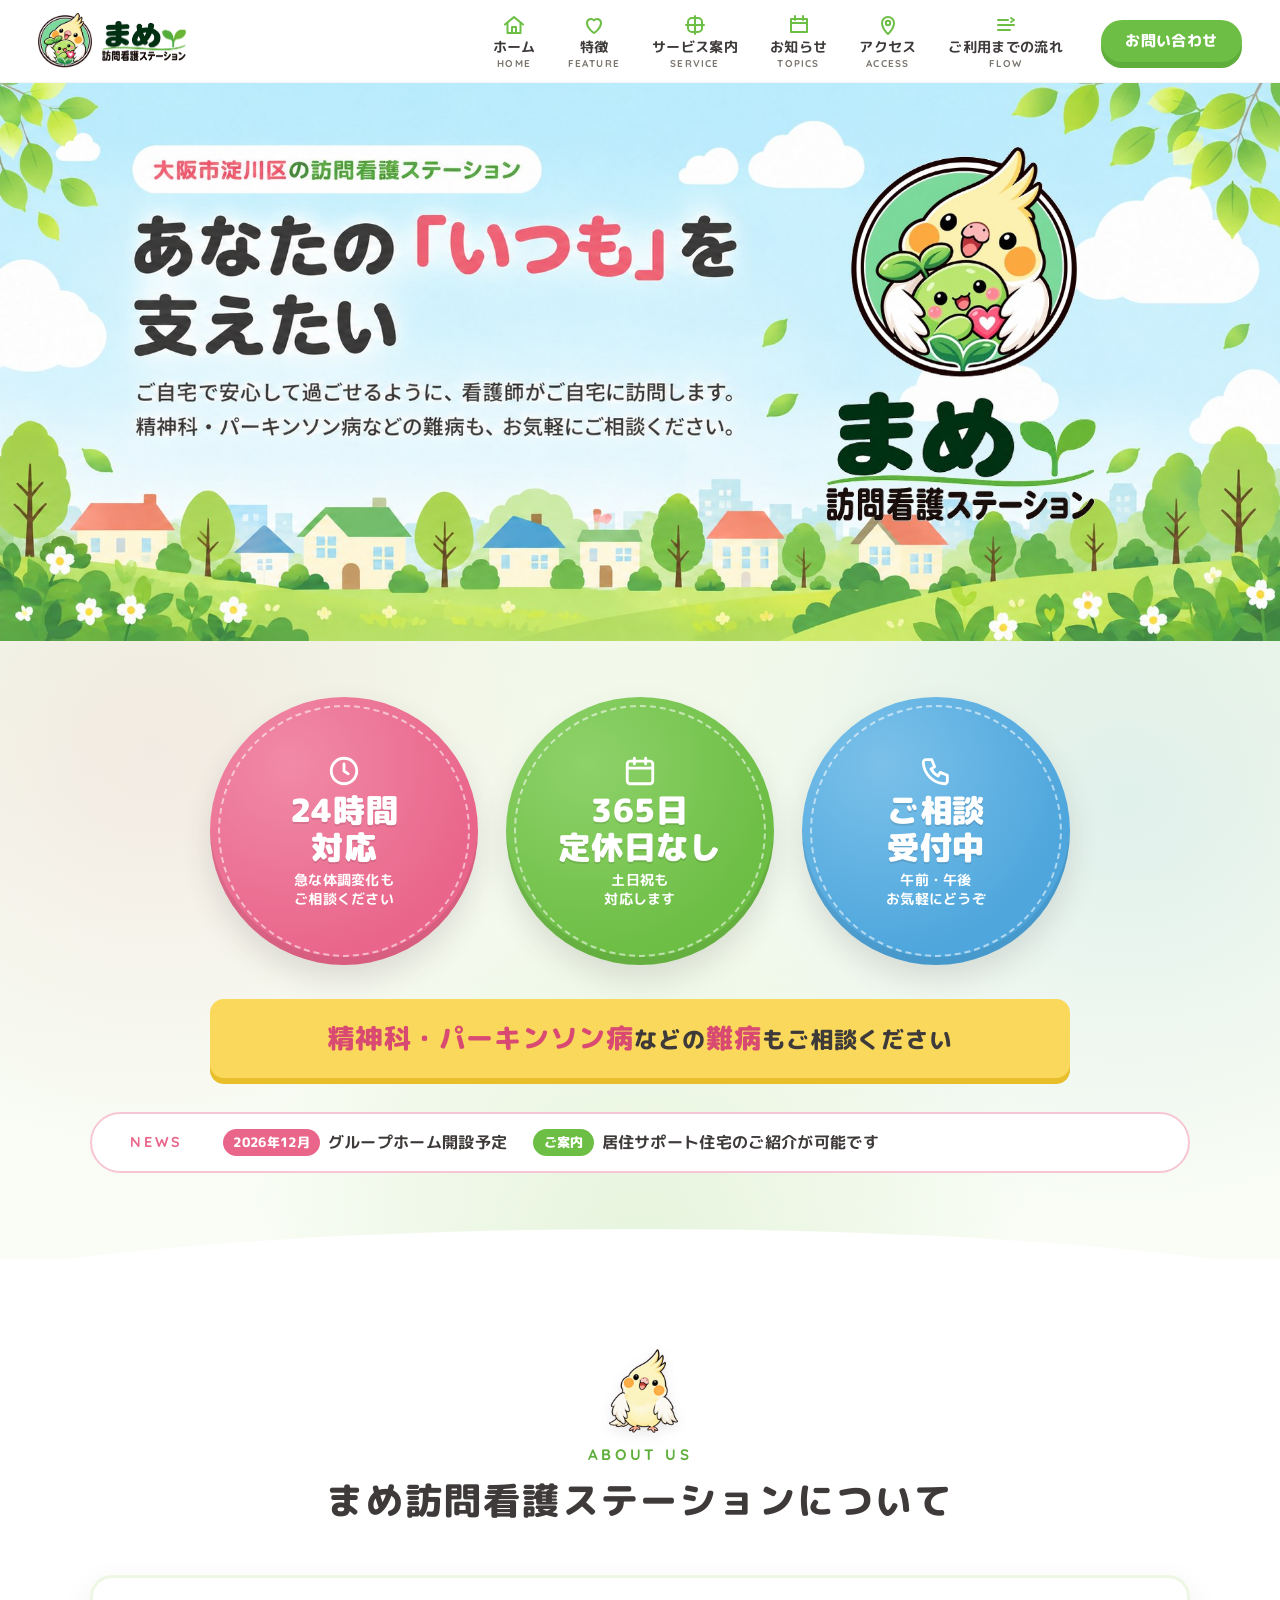
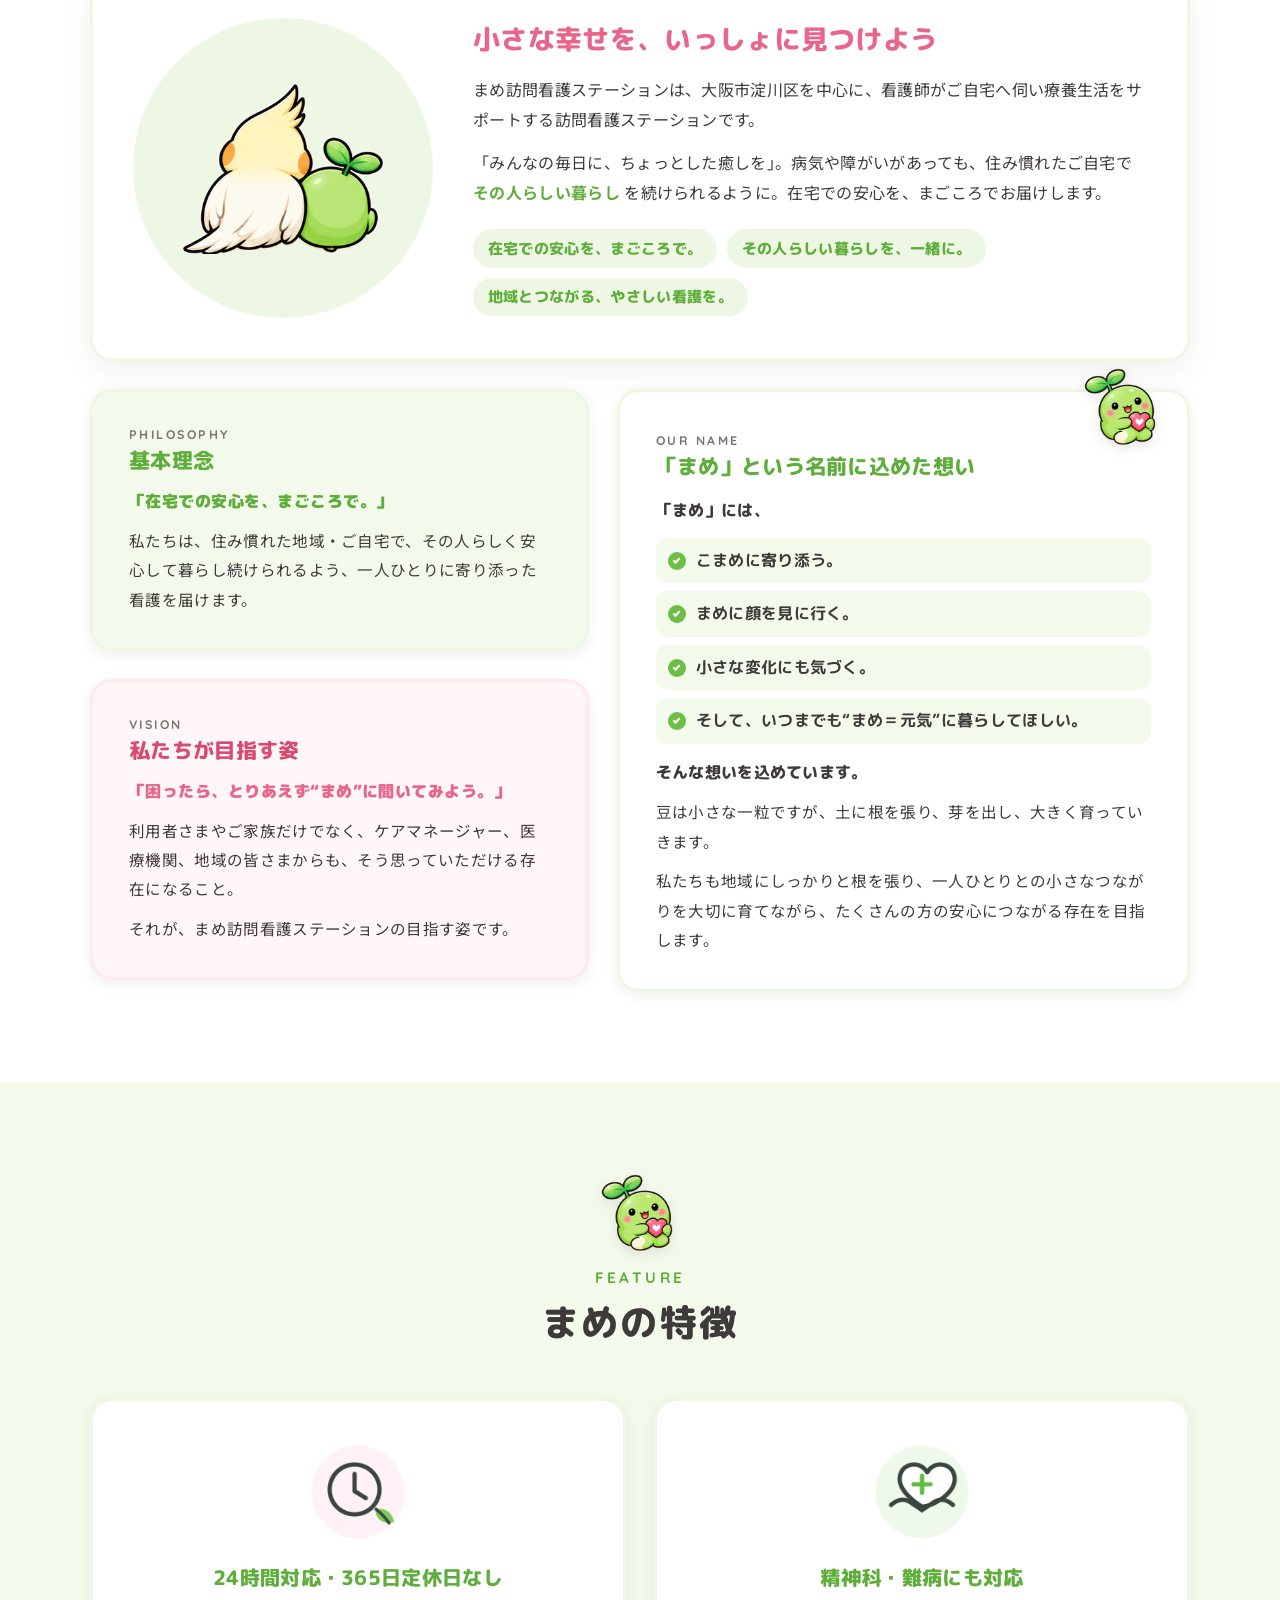
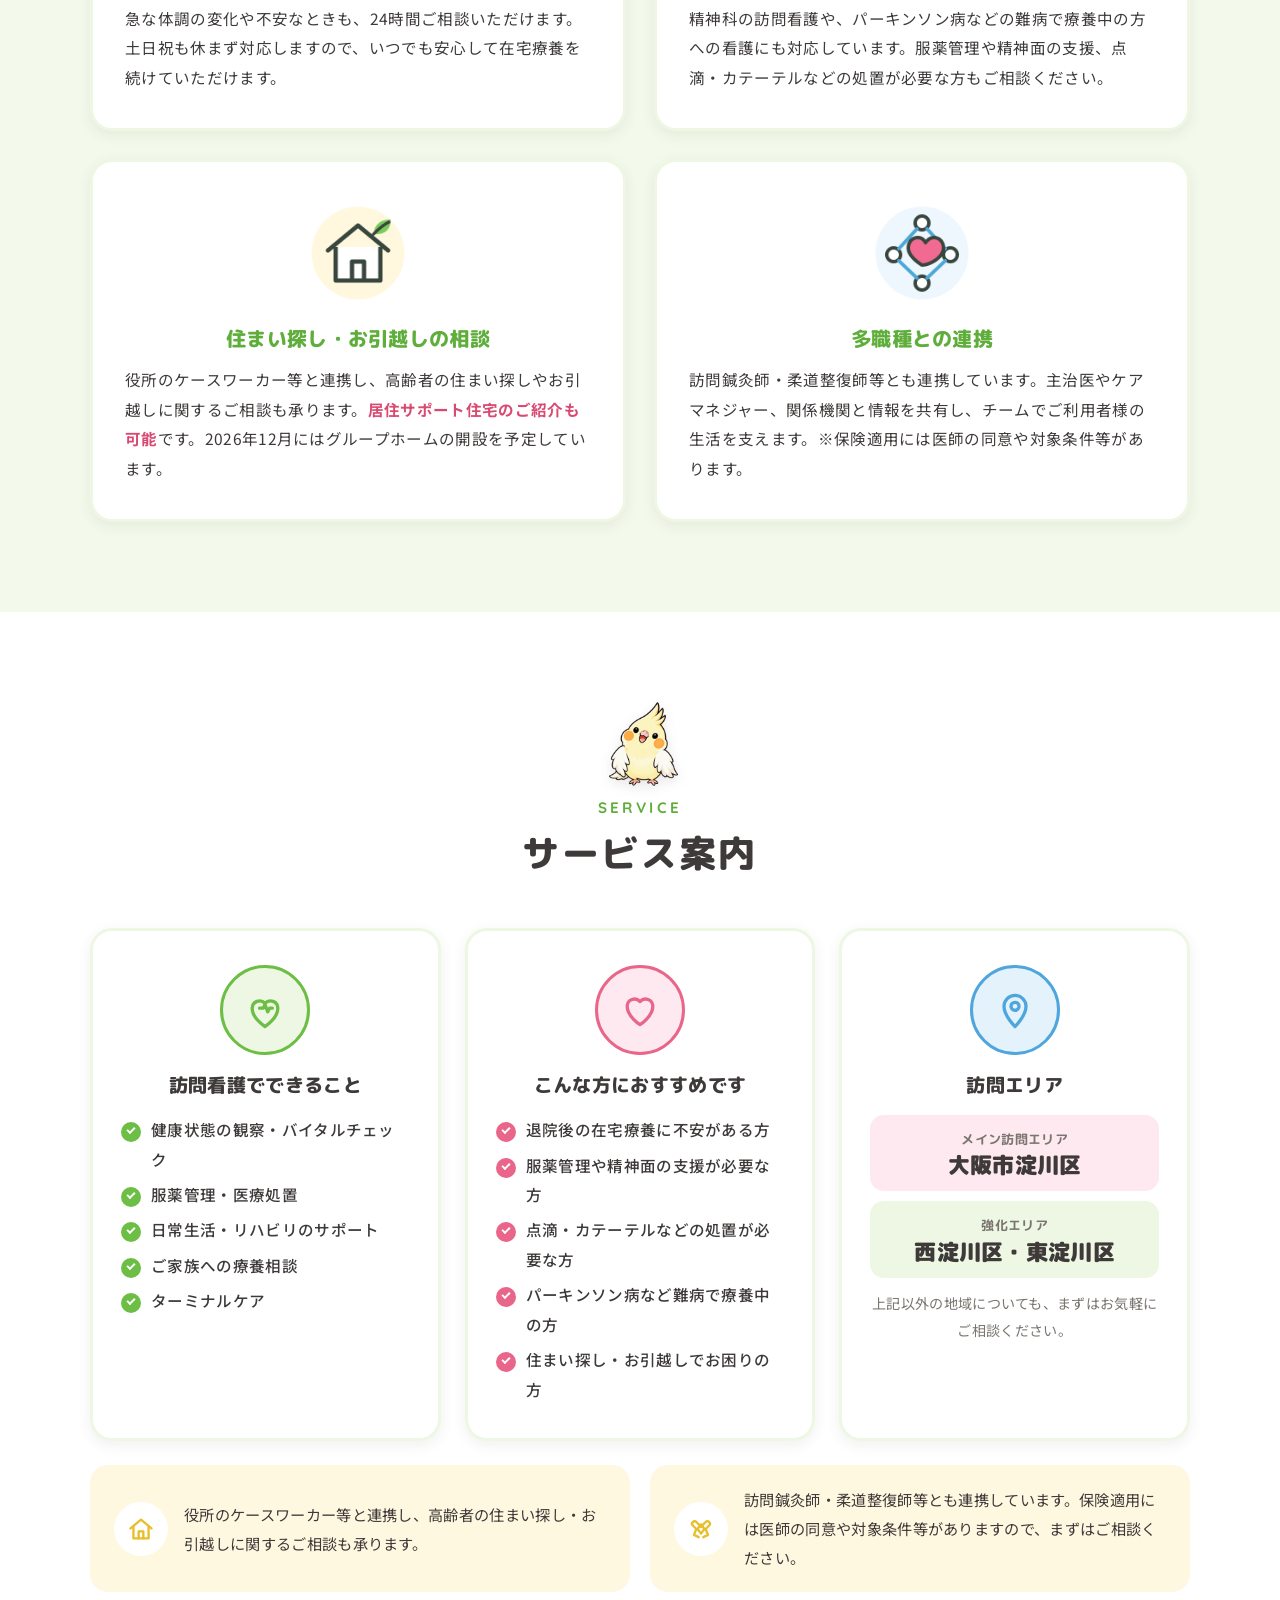
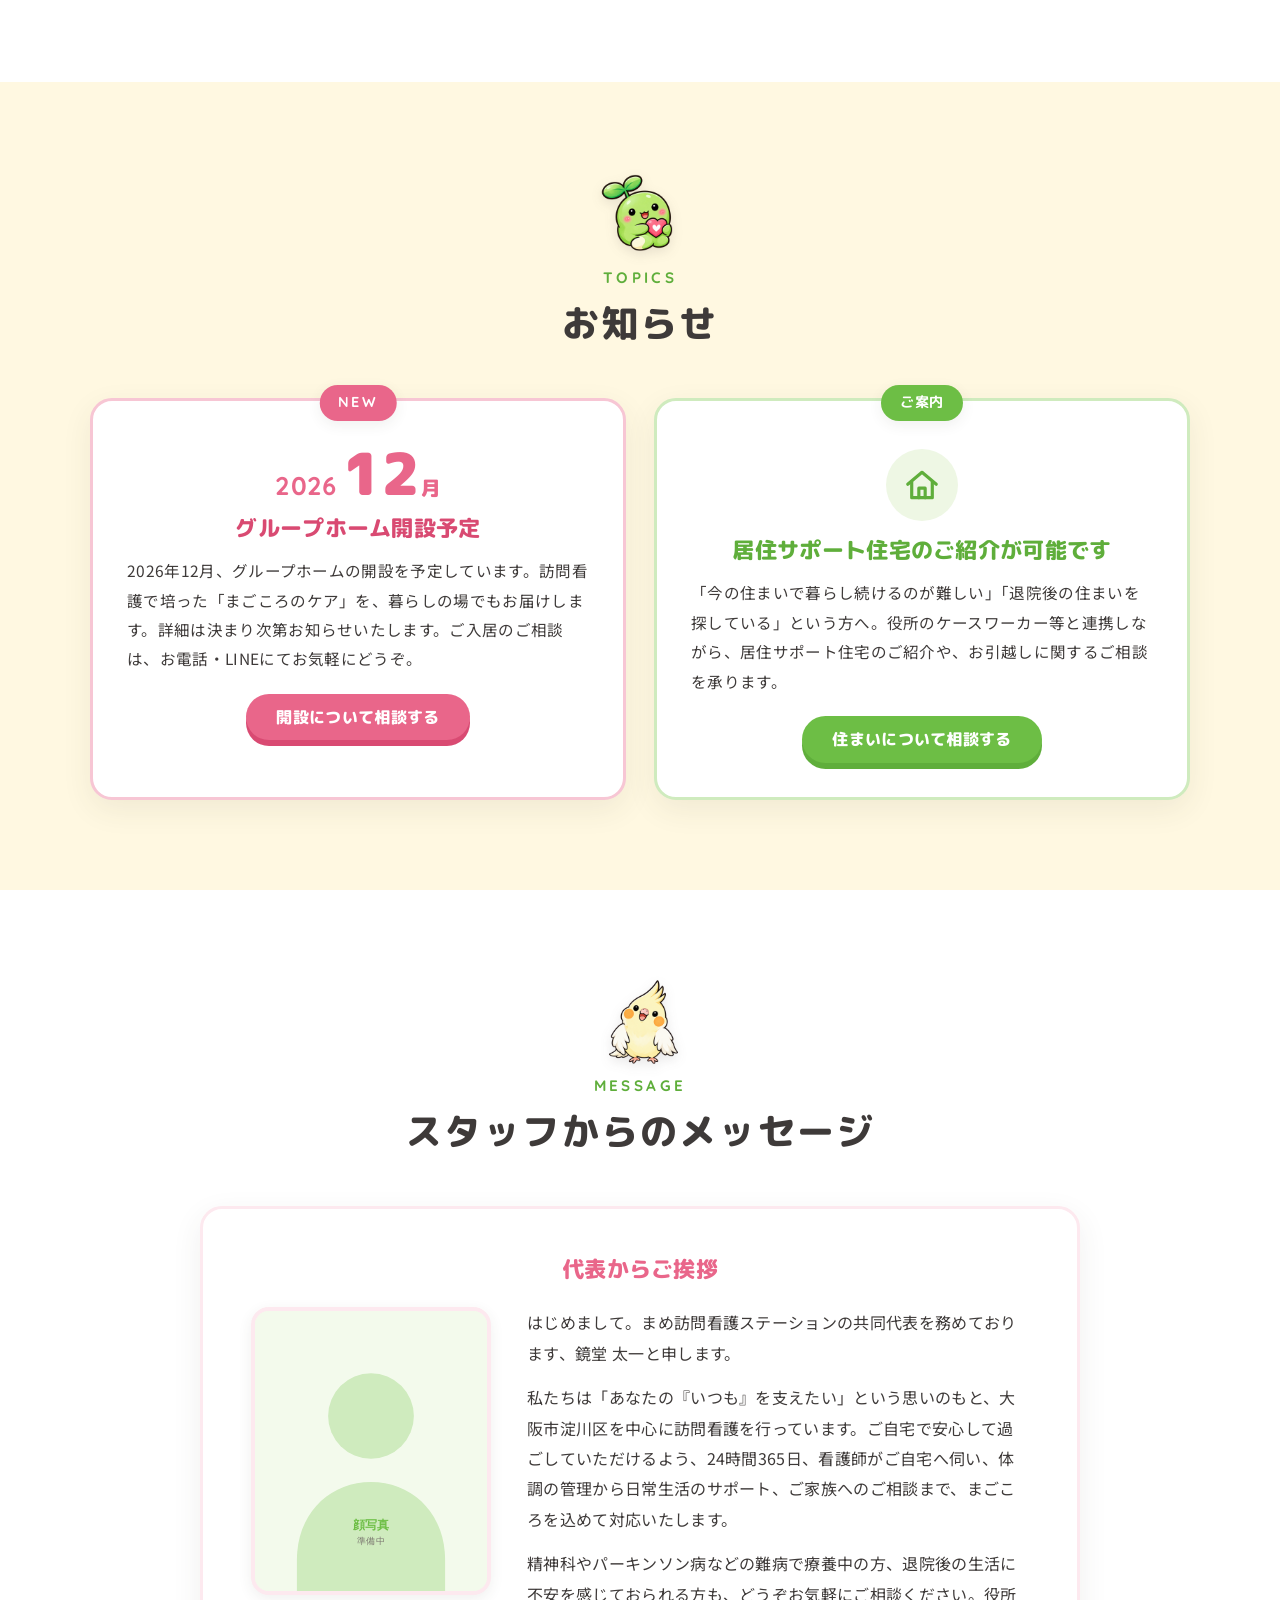
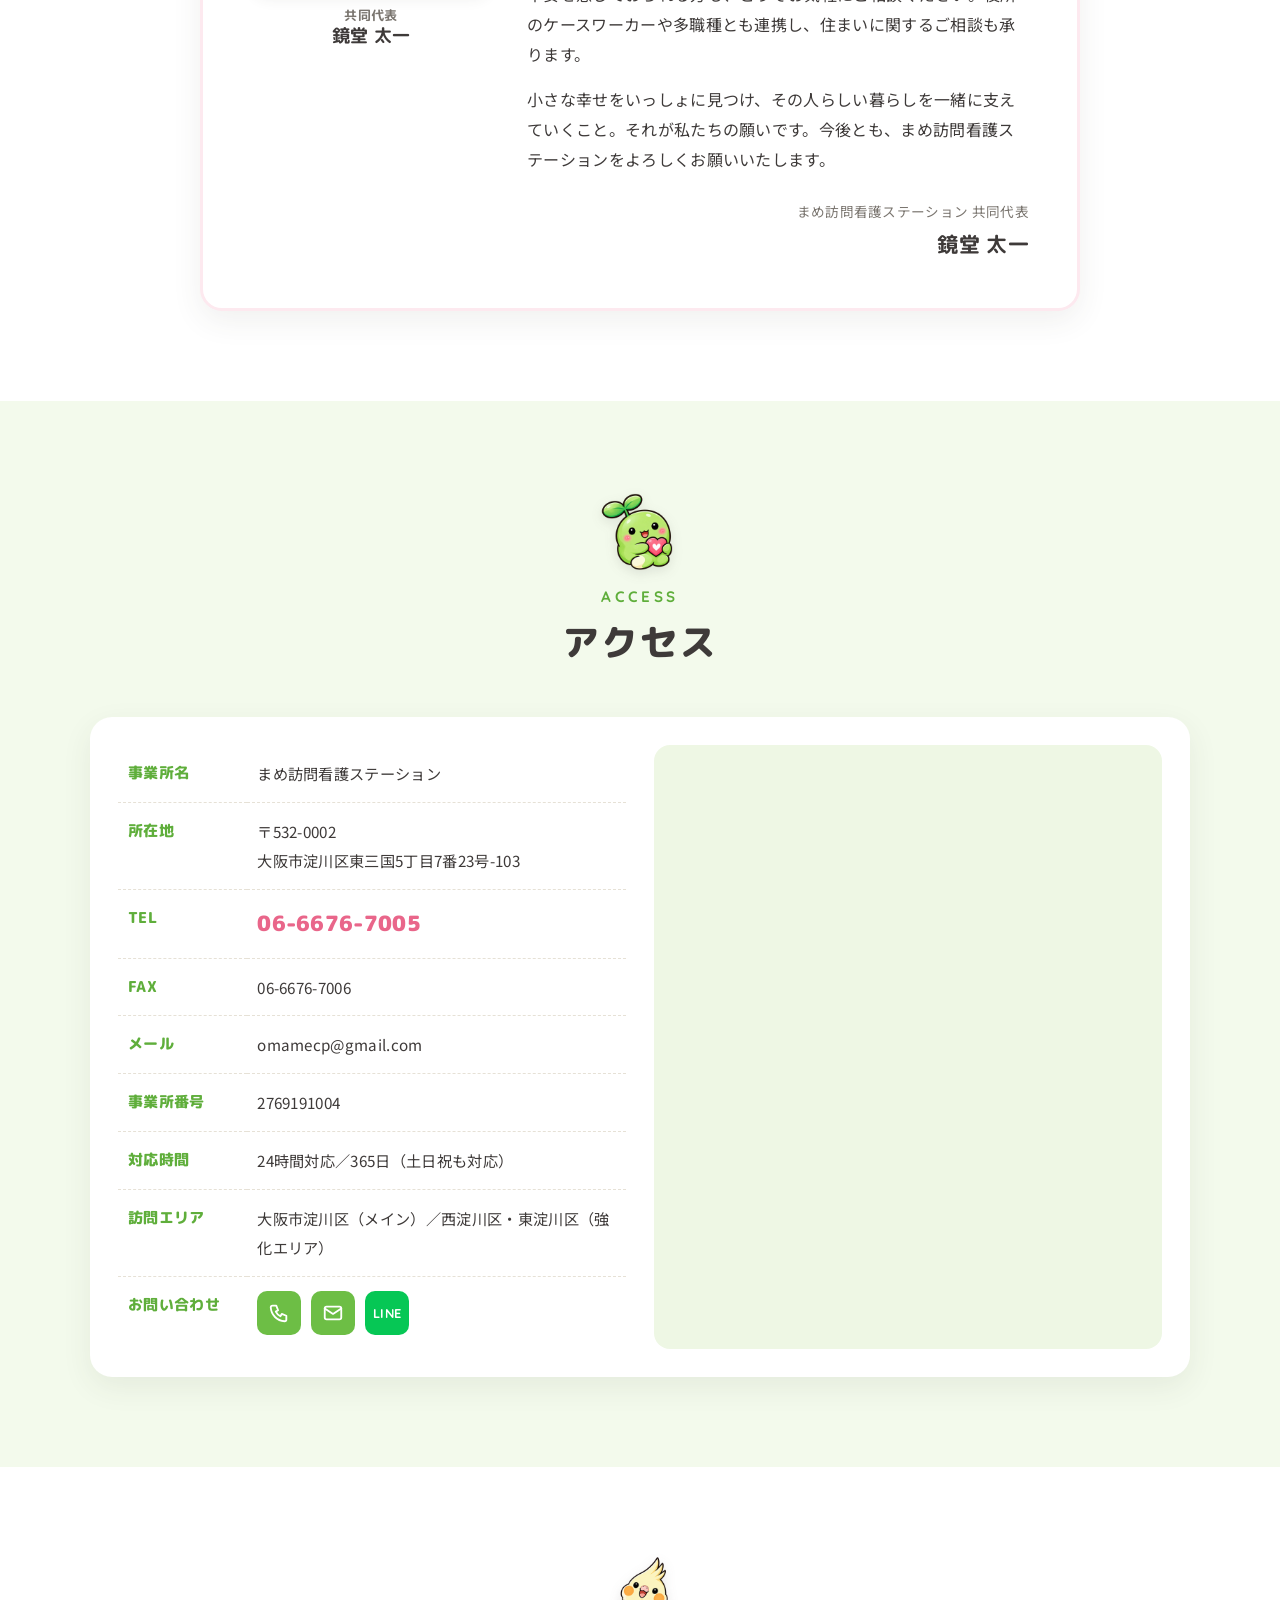
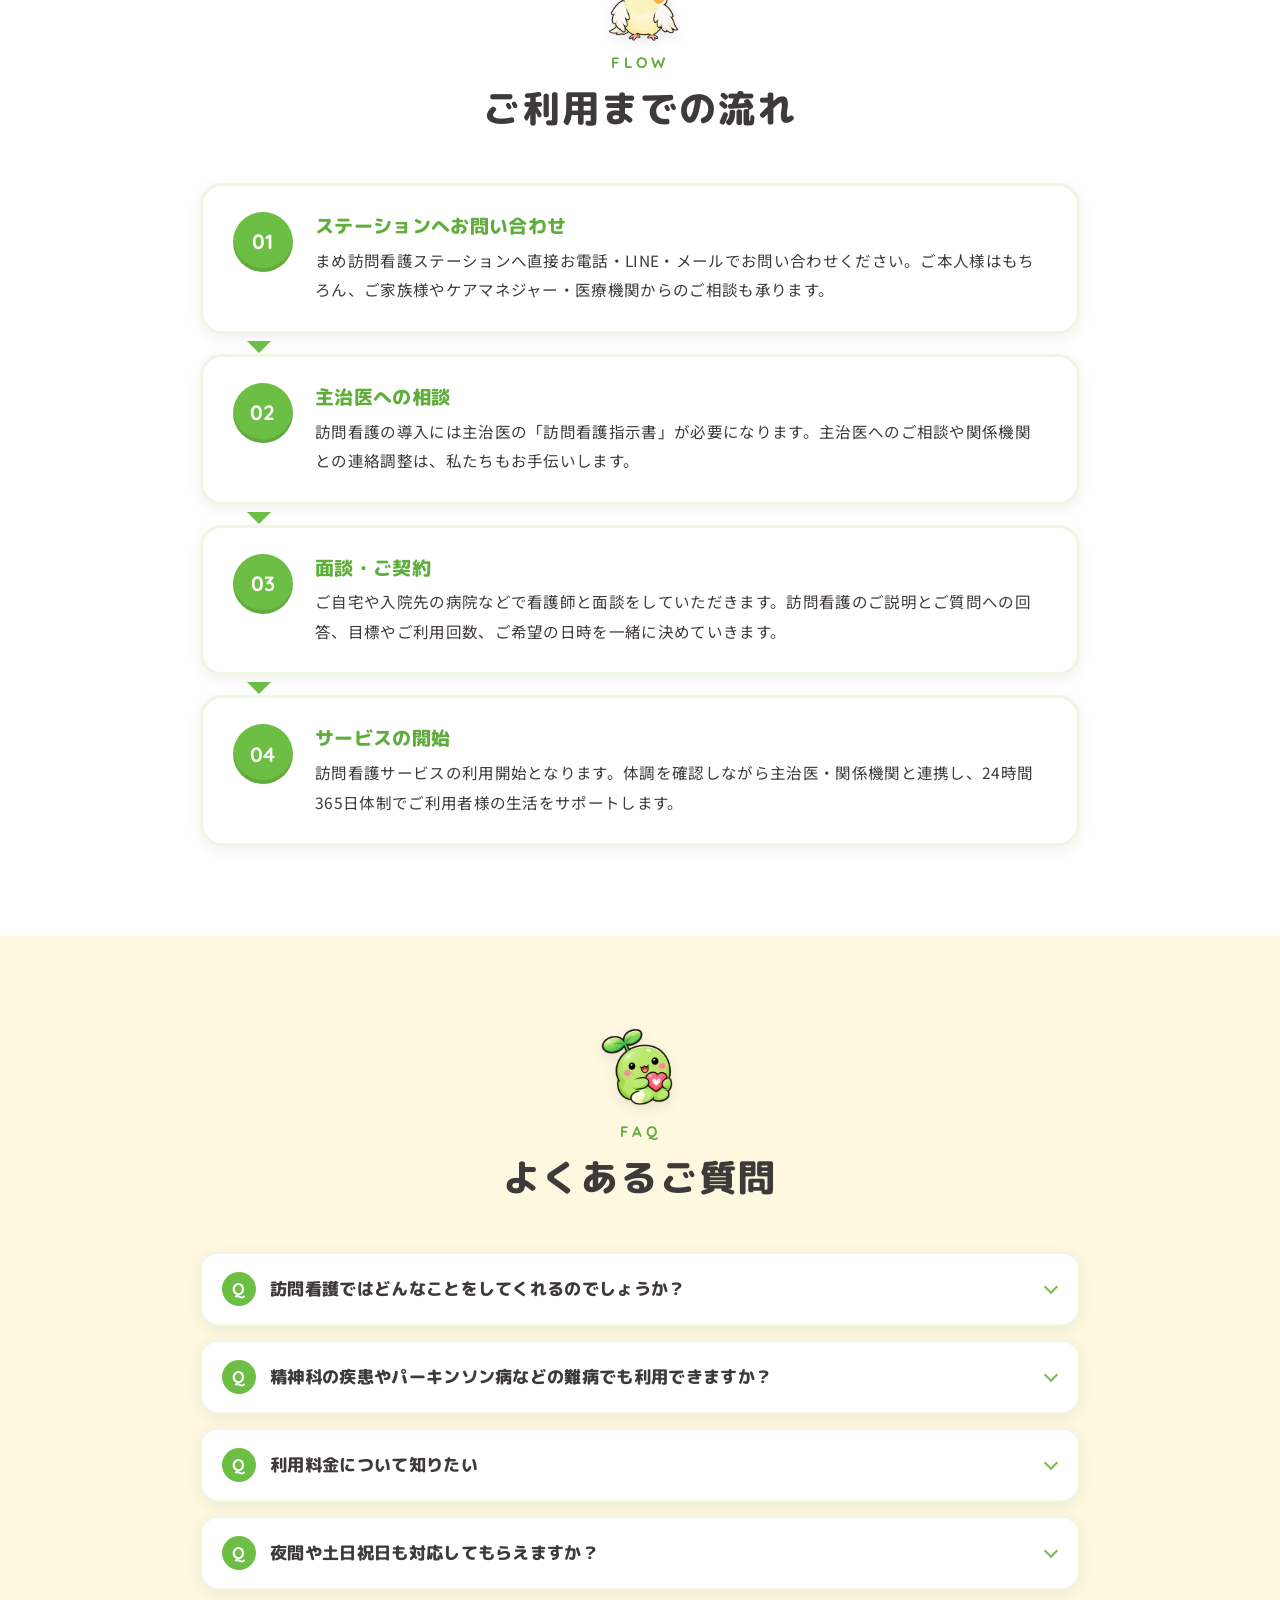
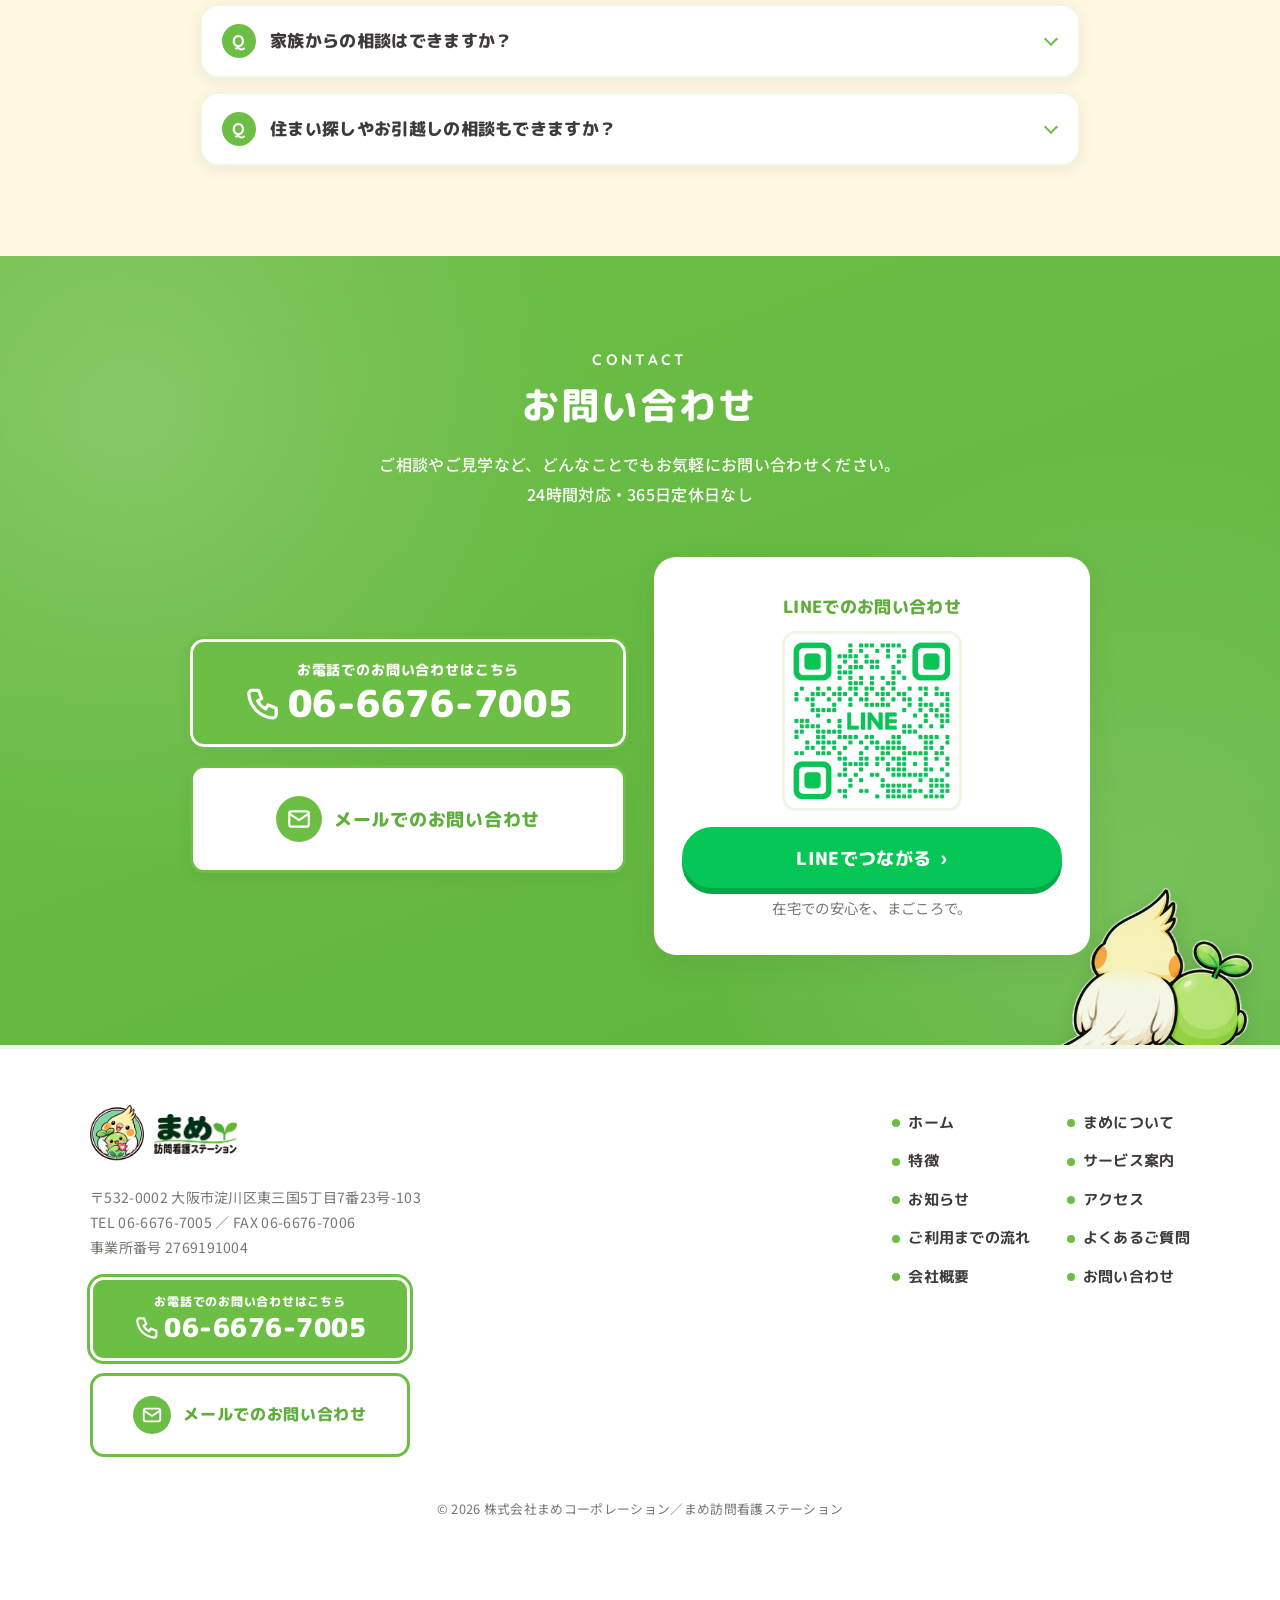
==== commit 657322c1: "Add files via upload" ====
--- a/index.html
+++ b/index.html
@@ -116,6 +116,37 @@
         </ul>
       </div>
     </div>
+
+    <!-- 基本理念・名前の由来・目指す姿 -->
+    <div class="philo">
+      <div class="philo__col">
+        <article class="philo-card philo-card--mint reveal">
+          <h3 class="philo-card__title"><span class="philo-card__en">PHILOSOPHY</span>基本理念</h3>
+          <p class="philo-card__quote">「在宅での安心を、<br class="sp">まごころで。」</p>
+          <p>私たちは、住み慣れた地域・ご自宅で、その人らしく安心して暮らし続けられるよう、一人ひとりに寄り添った看護を届けます。</p>
+        </article>
+        <article class="philo-card philo-card--pink reveal" style="--d:.1s">
+          <h3 class="philo-card__title"><span class="philo-card__en">VISION</span>私たちが目指す姿</h3>
+          <p class="philo-card__quote philo-card__quote--pink">「困ったら、とりあえず<br class="sp">“まめ”に聞いてみよう。」</p>
+          <p>利用者さまやご家族だけでなく、ケアマネージャー、医療機関、地域の皆さまからも、そう思っていただける存在になること。</p>
+          <p>それが、まめ訪問看護ステーションの目指す姿です。</p>
+        </article>
+      </div>
+      <article class="philo-card philo-card--name reveal" style="--d:.05s">
+        <img src="assets/img/mark-beans.png" alt="" class="philo-card__chara" width="240" height="240">
+        <h3 class="philo-card__title"><span class="philo-card__en">OUR NAME</span>「まめ」という名前に<br class="sp">込めた想い</h3>
+        <p class="philo-card__intro">「まめ」には、</p>
+        <ul class="philo-card__list">
+          <li>こまめに寄り添う。</li>
+          <li>まめに顔を見に行く。</li>
+          <li>小さな変化にも気づく。</li>
+          <li>そして、いつまでも“まめ＝元気”に暮らしてほしい。</li>
+        </ul>
+        <p class="philo-card__intro">そんな想いを込めています。</p>
+        <p>豆は小さな一粒ですが、土に根を張り、芽を出し、大きく育っていきます。</p>
+        <p>私たちも地域にしっかりと根を張り、一人ひとりとの小さなつながりを大切に育てながら、たくさんの方の安心につながる存在を目指します。</p>
+      </article>
+    </div>
   </div>
 </section>
 
--- a/assets/css/style.css
+++ b/assets/css/style.css
@@ -202,6 +202,28 @@
 .about-card__points { display: flex; flex-wrap: wrap; gap: 10px; margin-top: 22px; }
 .about-card__points li span { display: inline-block; background: var(--green-l); color: var(--green-d); font-family: var(--font-round); font-weight: 800; padding: .35em 1em; border-radius: 999px; font-size: .92rem; }
 
+
+/* ---------- 基本理念・名前の由来・目指す姿 ---------- */
+.philo { display: grid; grid-template-columns: 1fr 1.15fr; gap: 28px; margin-top: 28px; align-items: stretch; }
+.philo__col { display: grid; gap: 28px; align-content: start; }
+.philo-card { position: relative; background: #fff; border: 3px solid var(--green-l); border-radius: var(--radius); padding: 34px 36px; box-shadow: var(--shadow-s); }
+.philo-card--mint { background: var(--mint); }
+.philo-card--pink { background: #FFF6F8; border-color: var(--pink-l); }
+.philo-card__title { font-size: 1.3rem; color: var(--green-d); display: flex; flex-direction: column; margin-bottom: 14px; }
+.philo-card--pink .philo-card__title { color: var(--pink-d); }
+.philo-card__en { font-family: var(--font-en); font-weight: 700; font-size: .78rem; letter-spacing: .2em; color: var(--muted); margin-bottom: 2px; }
+.philo-card__quote { font-family: var(--font-round); font-weight: 900; font-size: clamp(1.15rem, 1.8vw, 1.45rem); color: var(--green-d); line-height: 1.5; margin-bottom: 12px; letter-spacing: .03em; }
+.philo-card__quote--pink { color: var(--pink); }
+.philo-card p + p { margin-top: 10px; }
+.philo-card p { font-size: .97rem; }
+.philo-card--name { padding-top: 40px; }
+.philo-card__chara { position: absolute; top: -26px; right: 22px; width: 84px; height: 84px; filter: drop-shadow(0 4px 6px rgba(62,58,57,.12)); }
+.philo-card__intro { font-family: var(--font-round); font-weight: 800; color: var(--text); }
+.philo-card__list { margin: 12px 0 14px; display: grid; gap: 8px; }
+.philo-card__list li { position: relative; padding: 8px 14px 8px 40px; background: var(--mint); border-radius: 12px; font-family: var(--font-round); font-weight: 700; font-size: .97rem; }
+.philo-card__list li::before { content: ""; position: absolute; left: 12px; top: 50%; width: 18px; height: 18px; border-radius: 50%; background: var(--green); transform: translateY(-50%); }
+.philo-card__list li::after { content: ""; position: absolute; left: 17px; top: calc(50% - 1px); width: 7px; height: 4px; border-left: 2.5px solid #fff; border-bottom: 2.5px solid #fff; transform: translateY(-50%) rotate(-45deg); }
+
 /* ---------- Feature ---------- */
 .feature-grid { display: grid; grid-template-columns: repeat(2, 1fr); gap: 28px; }
 .feature { background: #fff; border-radius: var(--radius); padding: 36px 32px; border: 3px solid var(--green-l); box-shadow: var(--shadow-s); transition: transform .3s, box-shadow .3s; }
@@ -426,6 +448,11 @@
   .about-card { grid-template-columns: 1fr; text-align: center; padding: 30px 24px; }
   .about-card__img { width: 220px; margin-inline: auto; }
   .about-card__points { justify-content: center; }
+  .philo { grid-template-columns: 1fr; gap: 20px; }
+  .philo__col { gap: 20px; }
+  .philo-card { padding: 28px 22px; }
+  .philo-card--name { padding-top: 36px; }
+  .philo-card__chara { width: 68px; height: 68px; top: -22px; right: 16px; }
   .section { padding: 64px 0; }
   .message-card { padding: 30px 24px; }
   .message-card__grid { grid-template-columns: 1fr; gap: 20px; }
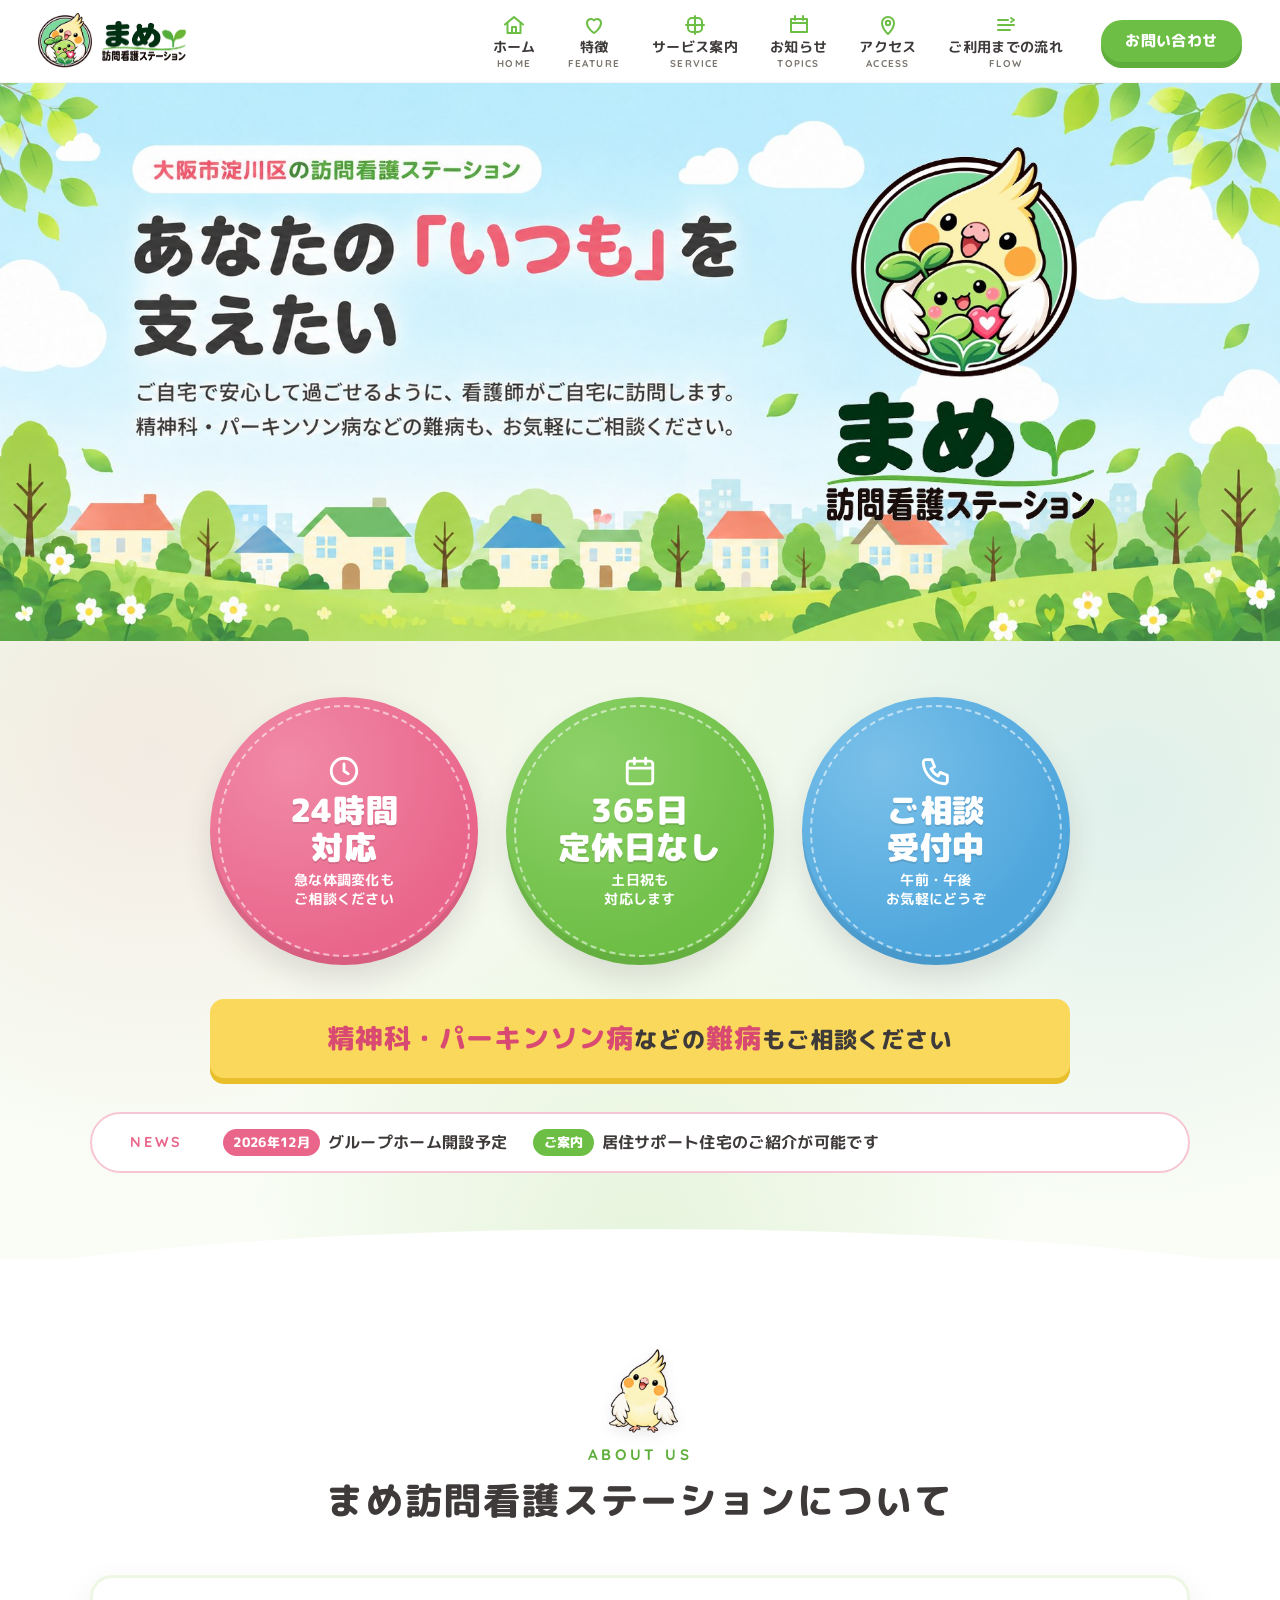
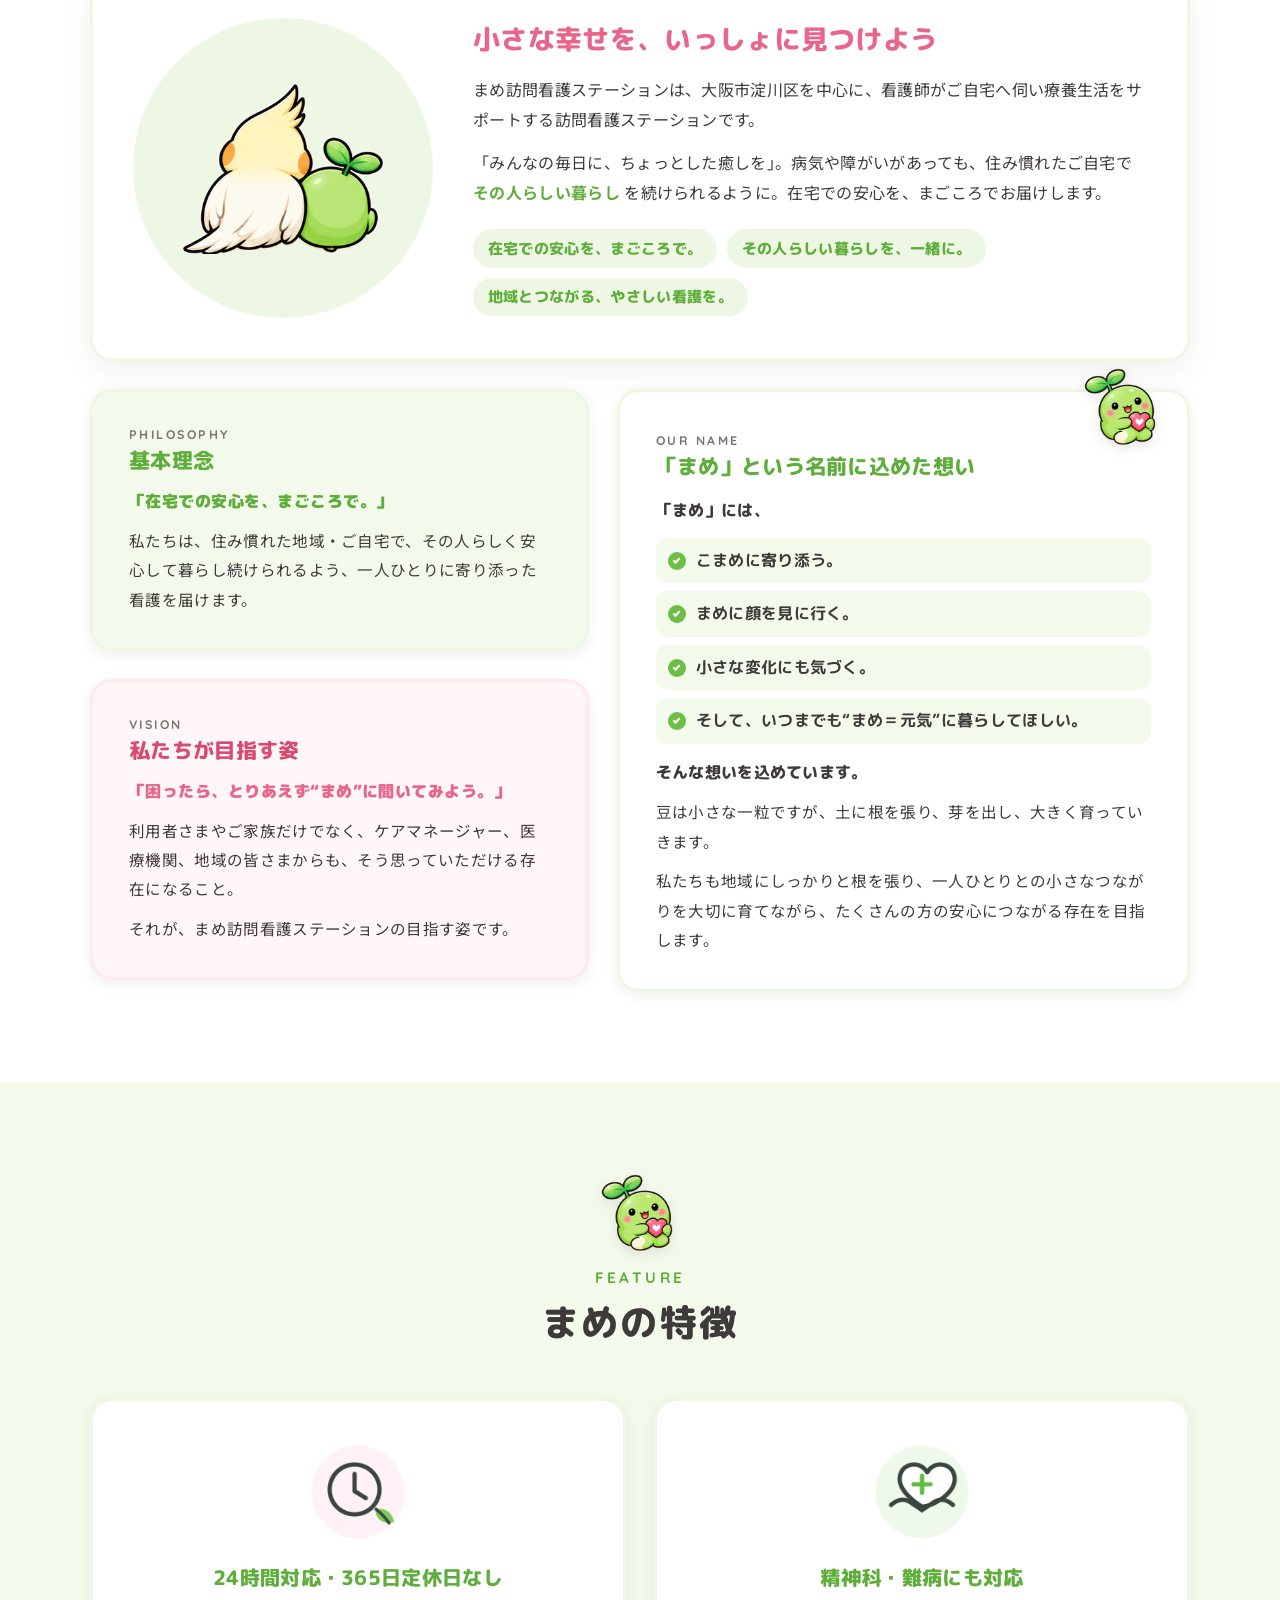
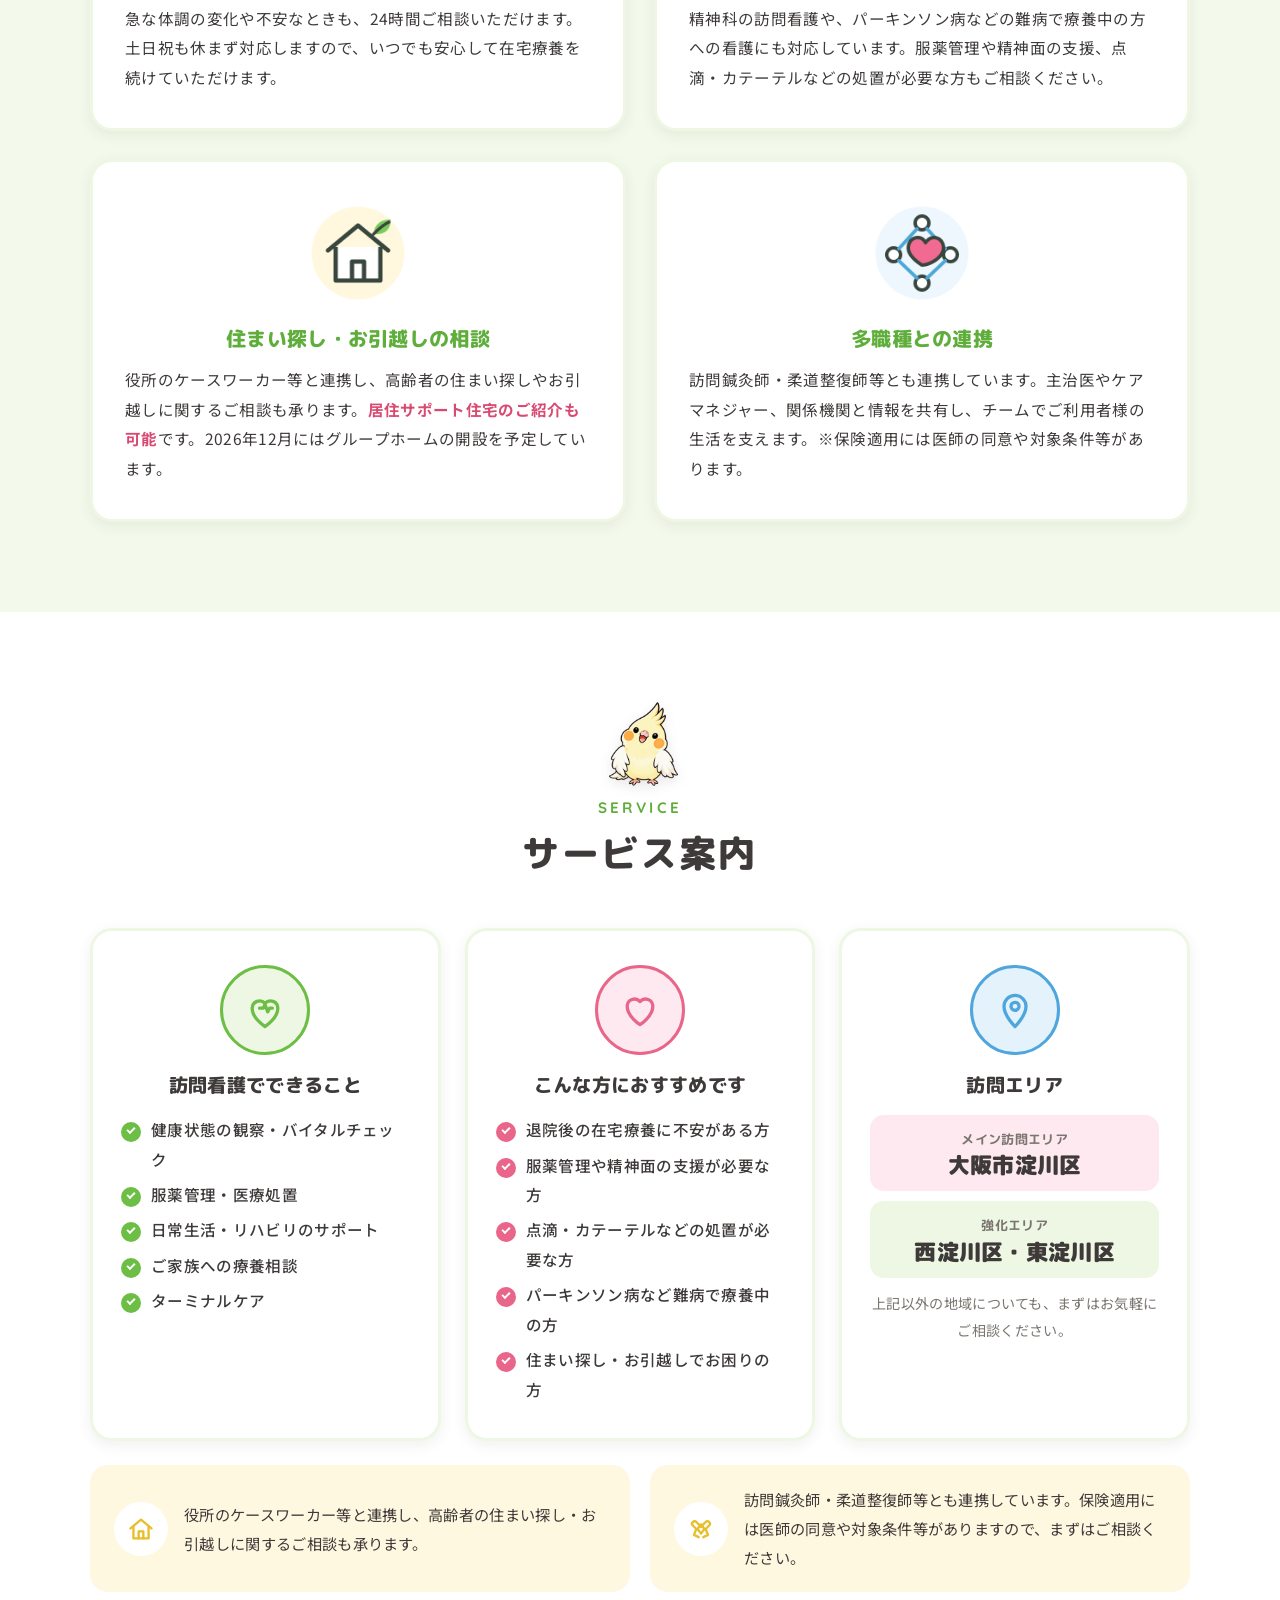
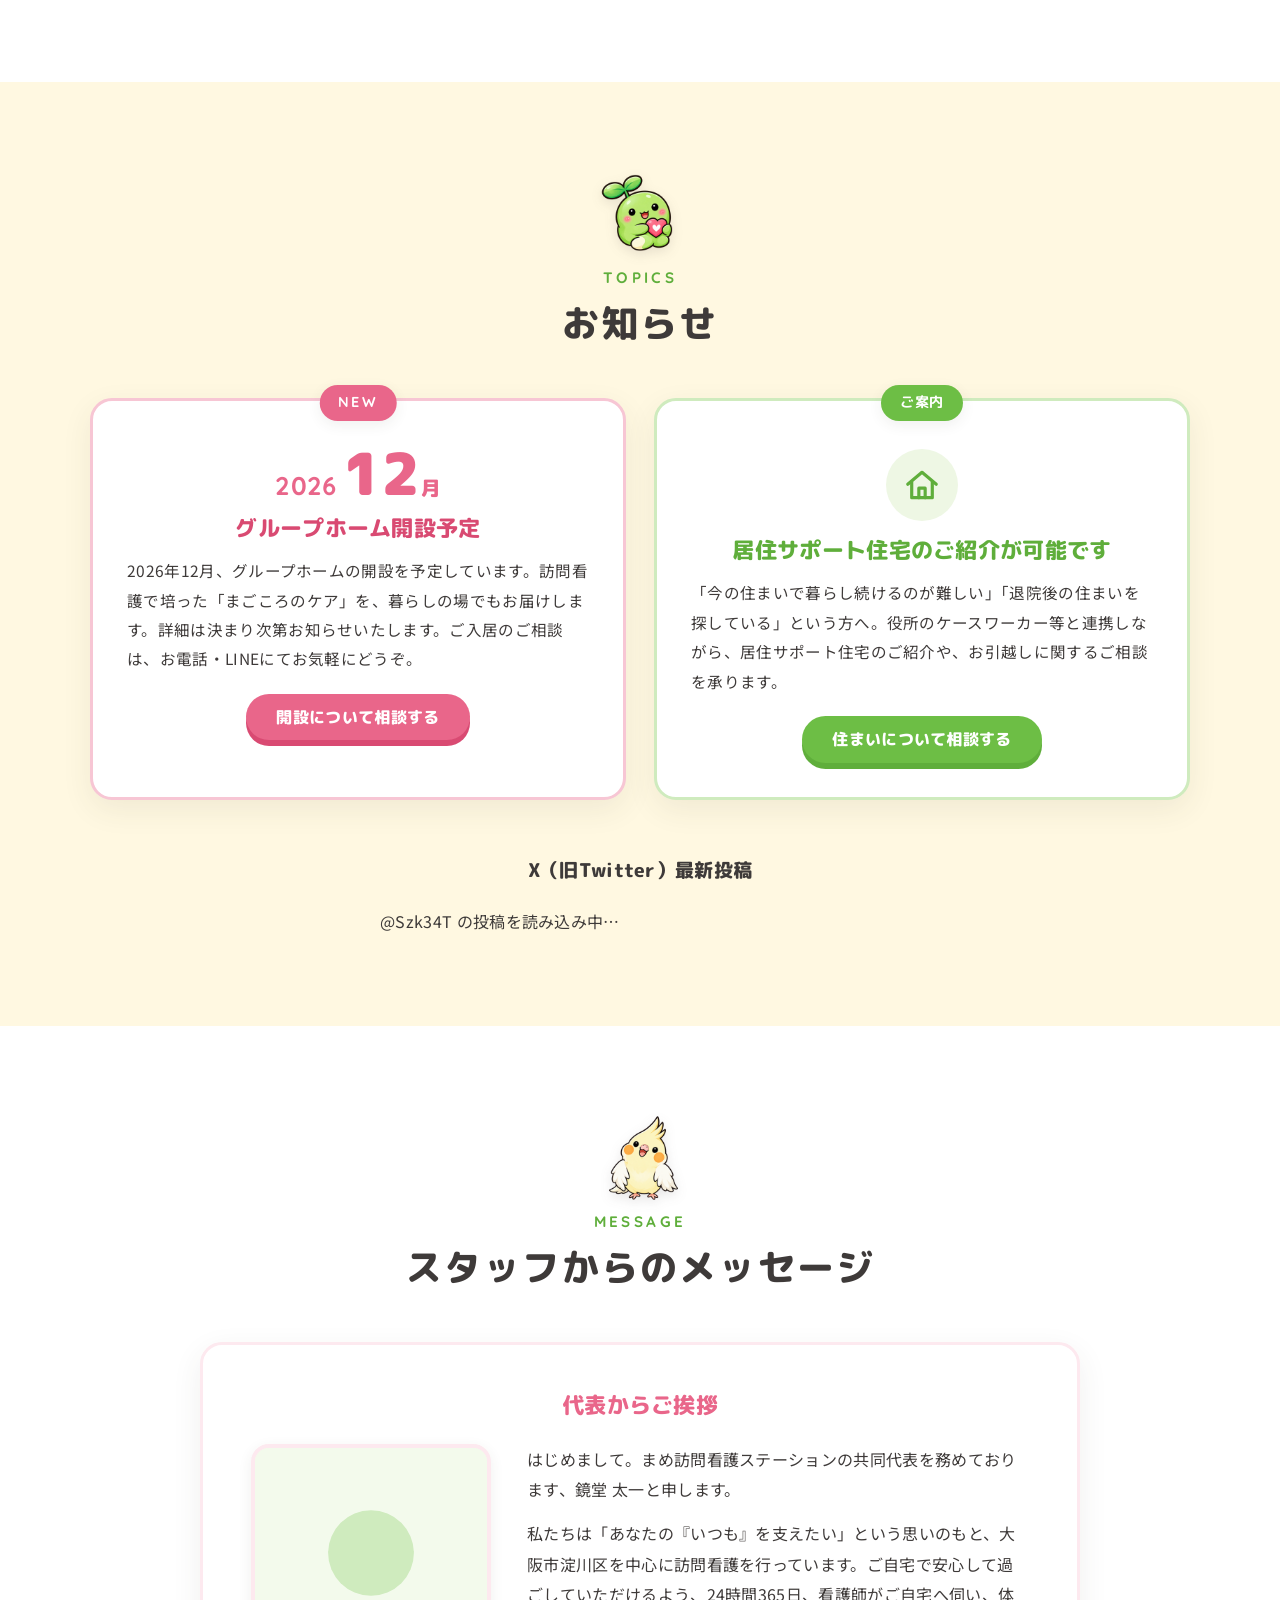
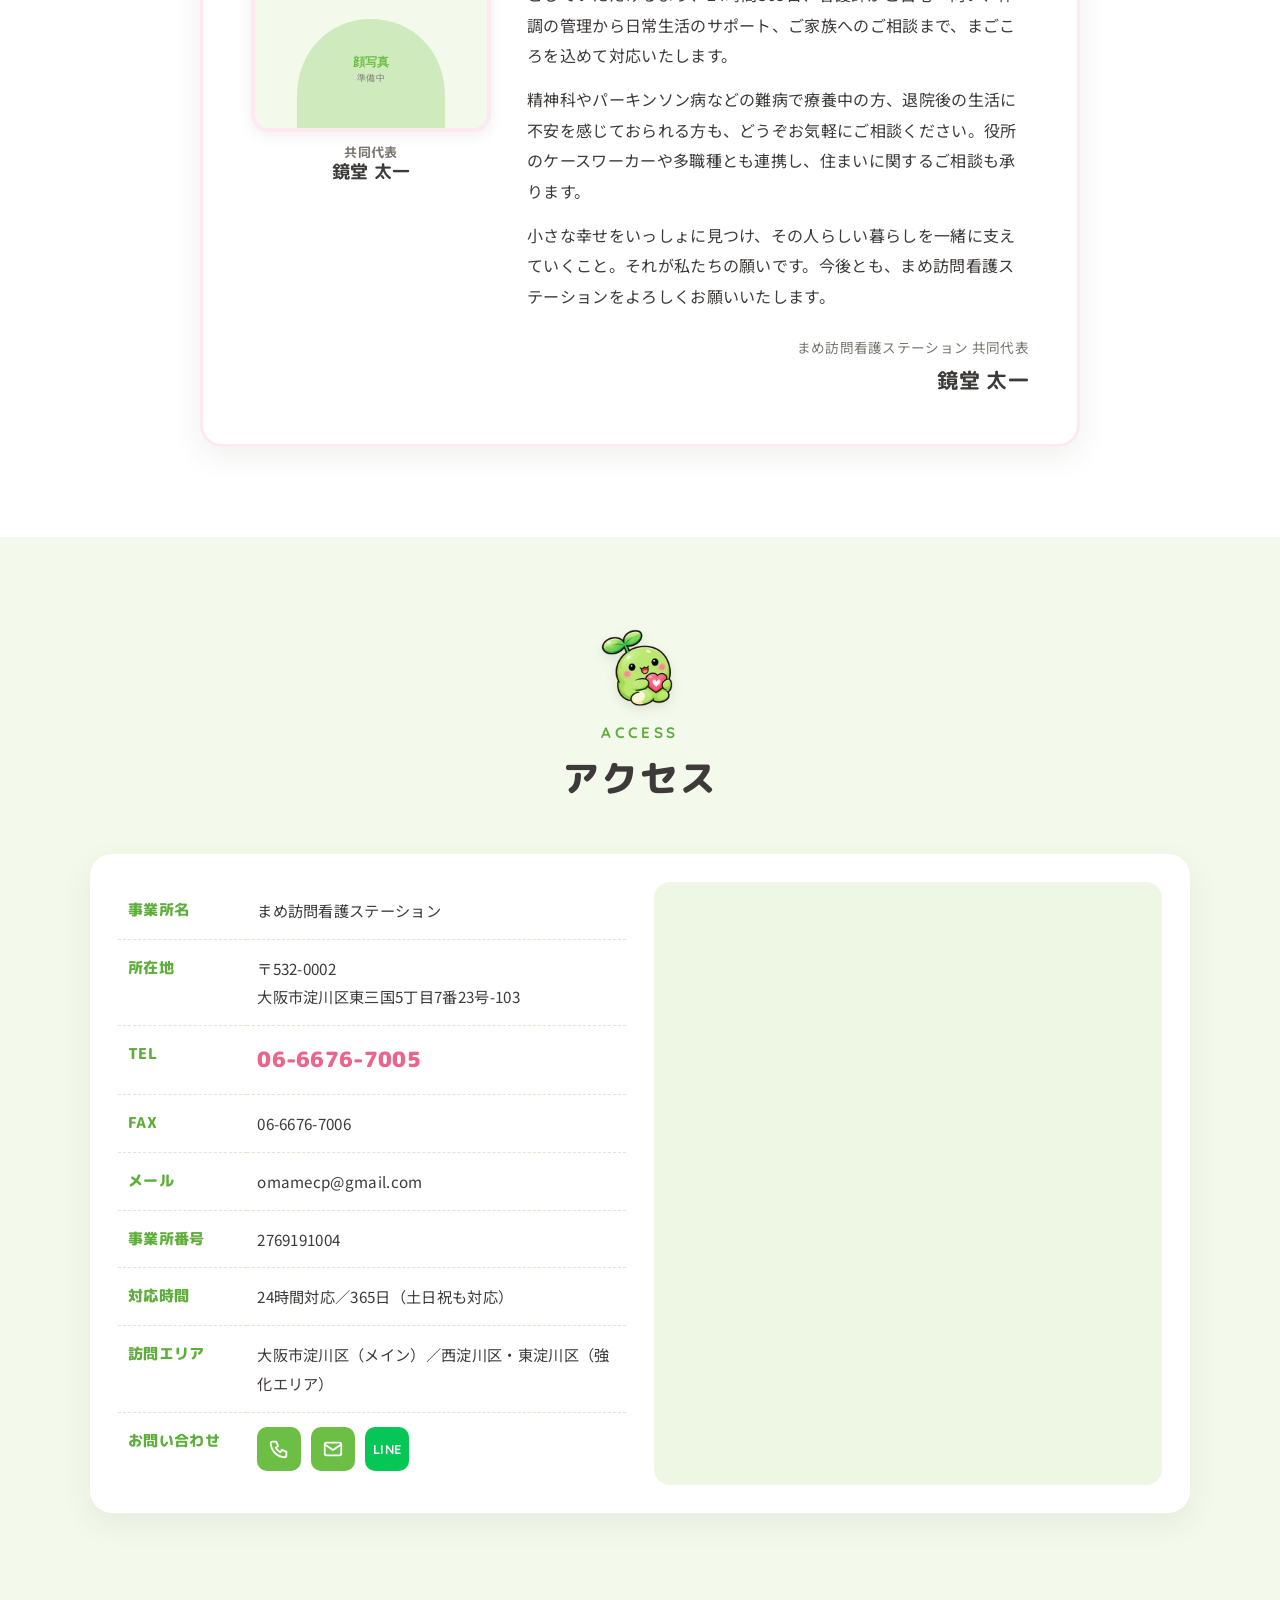
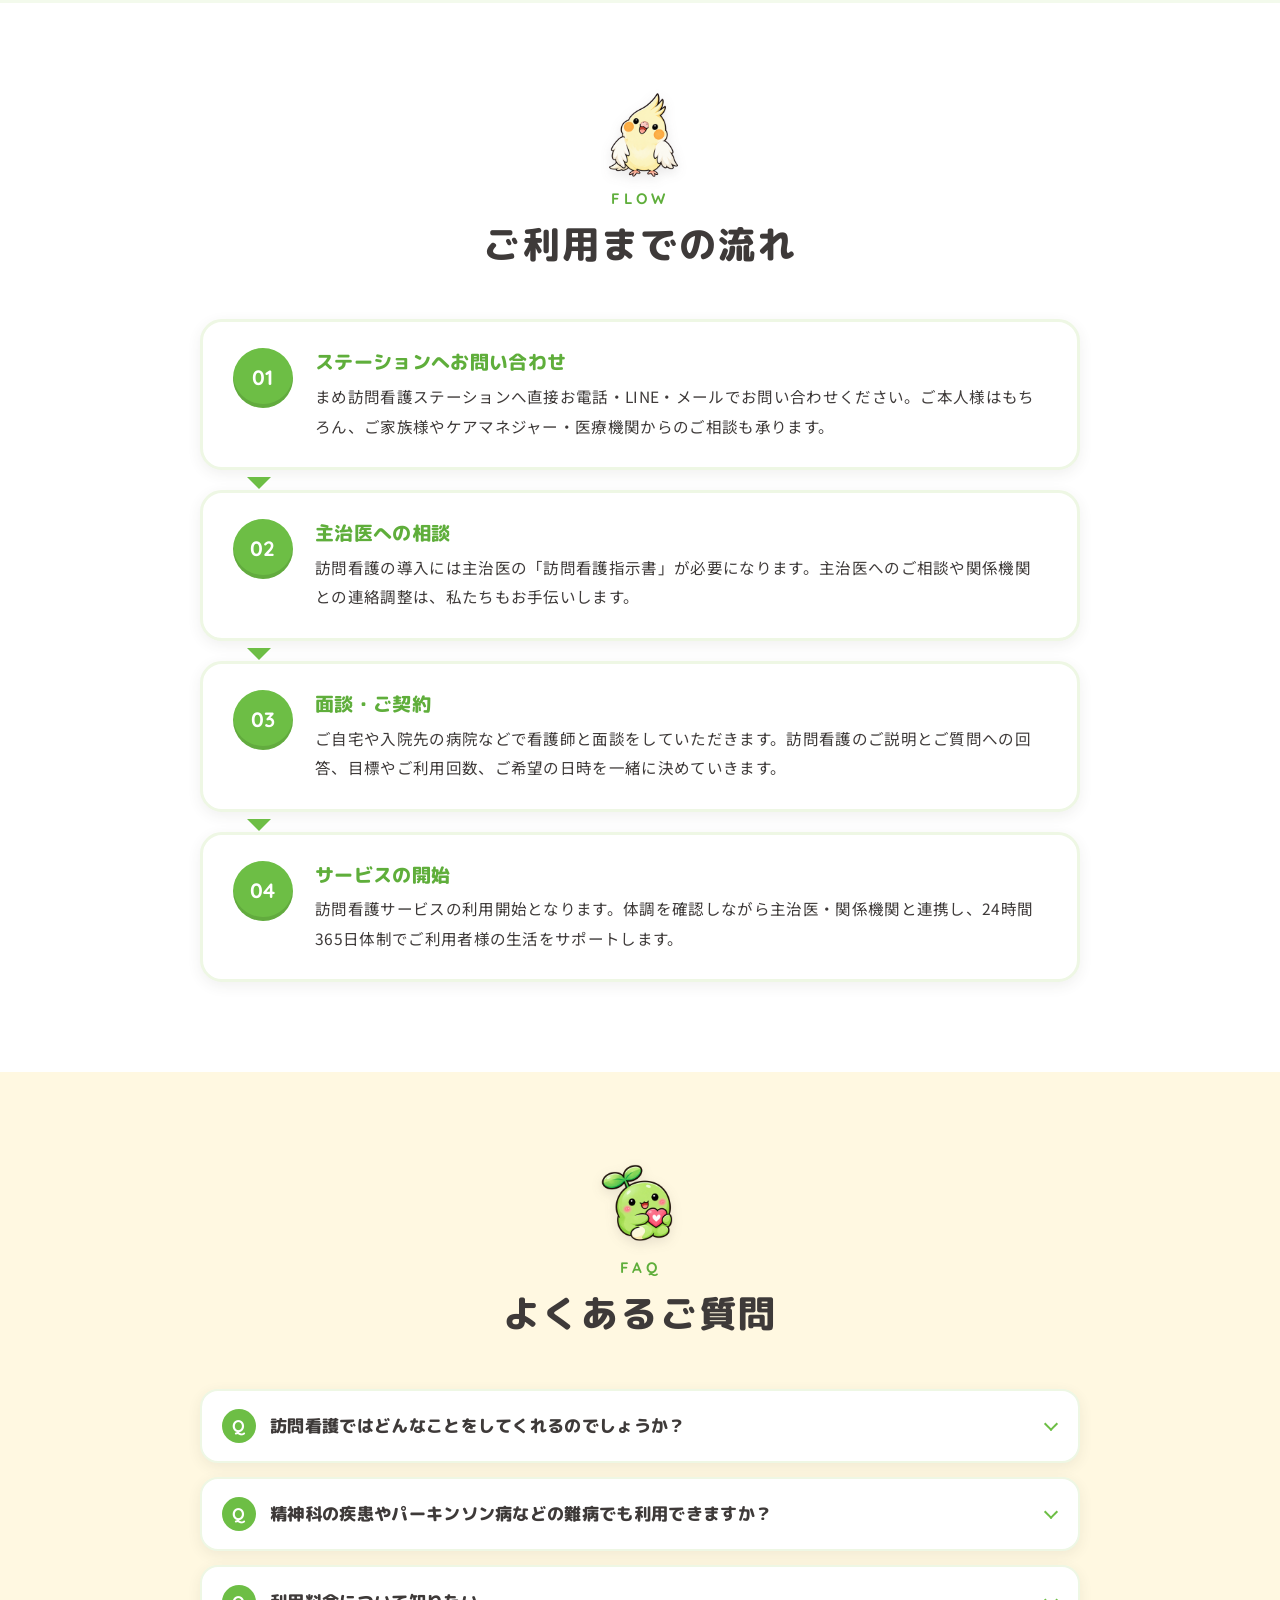
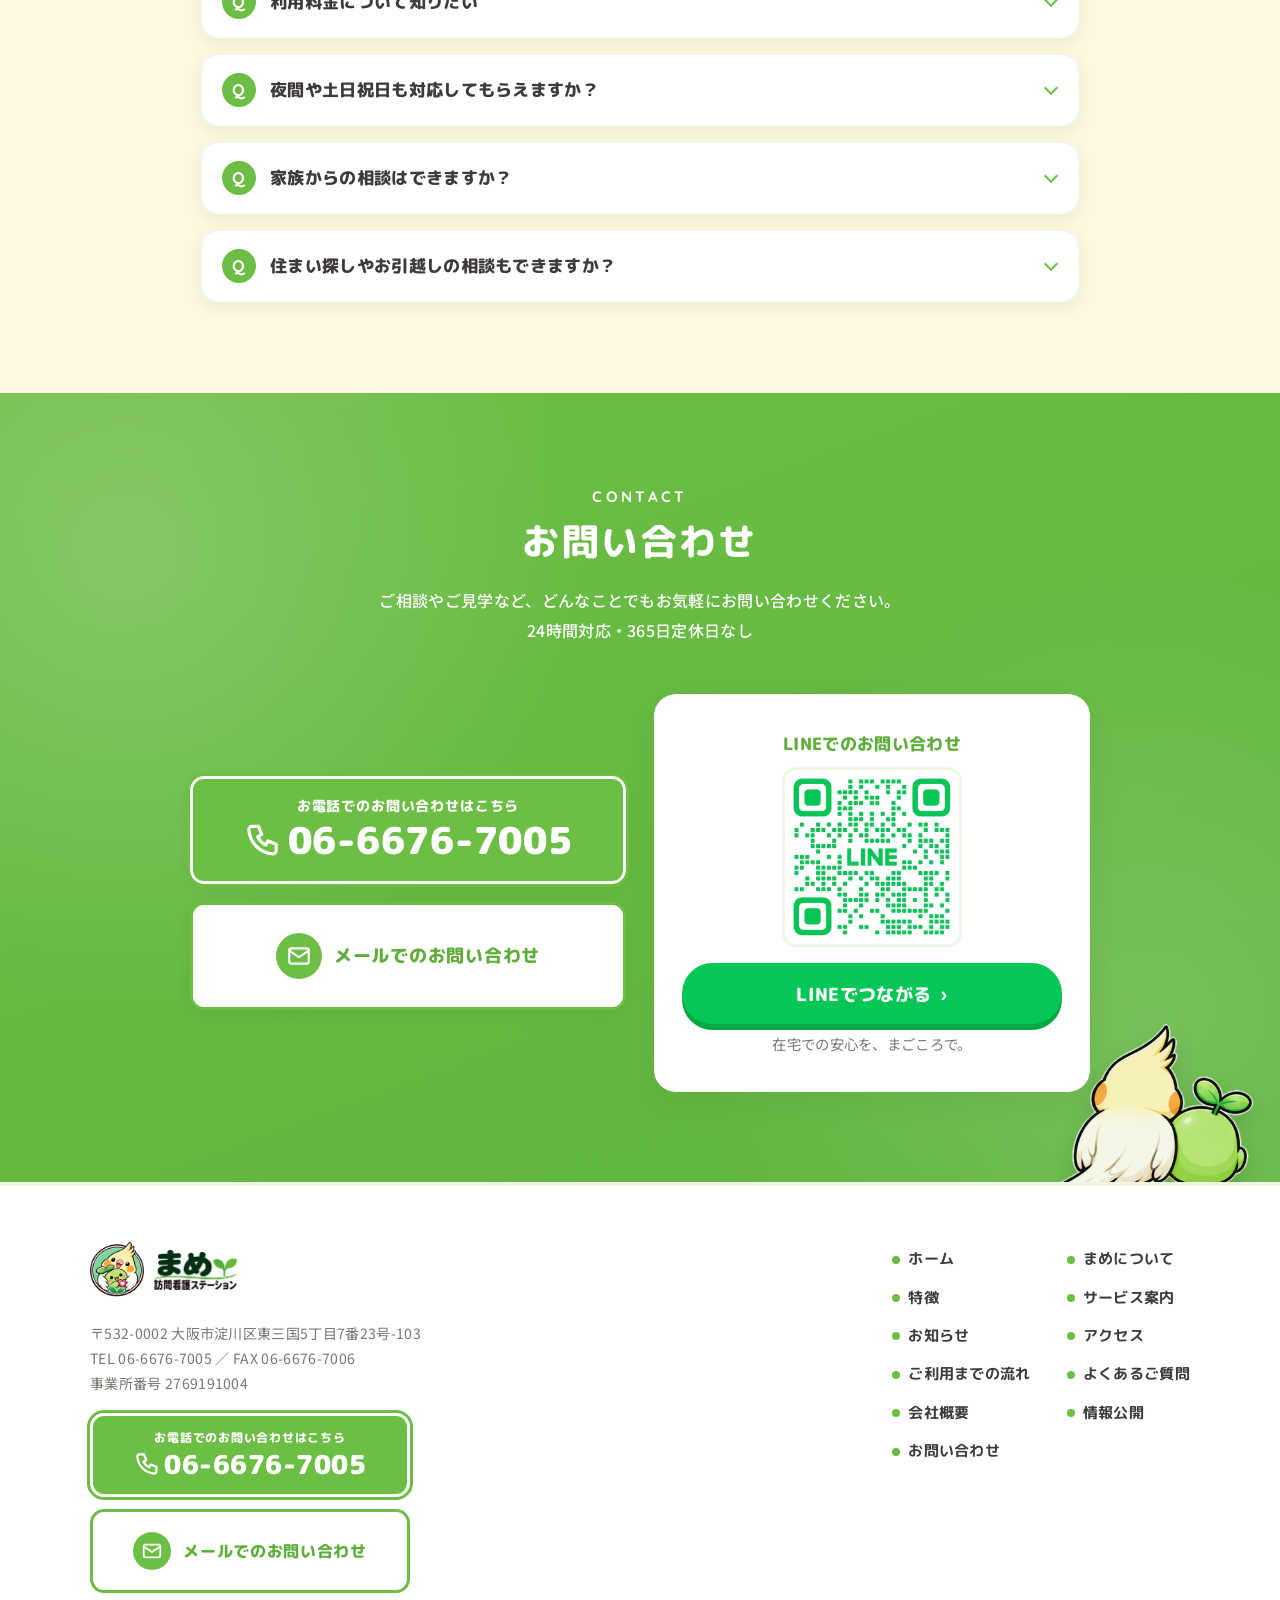
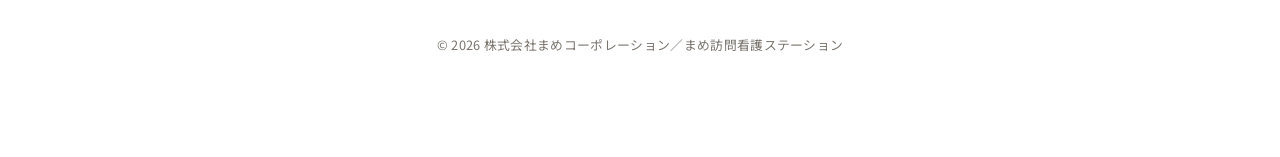
==== commit fc73b101: "Add files via upload" ====
--- a/index.html
+++ b/index.html
@@ -265,6 +265,16 @@
         <a href="#contact" class="btn btn--green">住まいについて相談する</a>
       </article>
     </div>
+
+    <!-- ===== X（旧Twitter）最新投稿 ===== -->
+    <div class="topics-x reveal" style="--d:.2s;margin-top:56px;text-align:center;">
+      <h3 class="topics-x__title" style="font-size:1.2rem;font-weight:800;margin-bottom:22px;">X（旧Twitter）最新投稿</h3>
+      <div class="topics-x__embed" style="max-width:520px;margin:0 auto;text-align:left;">
+        <a class="twitter-timeline" data-height="620" data-theme="light" data-lang="ja"
+           href="https://twitter.com/Szk34T?ref_src=twsrc%5Etfw">@Szk34T の投稿を読み込み中…</a>
+        <script async src="https://platform.twitter.com/widgets.js" charset="utf-8"></script>
+      </div>
+    </div>
   </div>
 </section>
 
@@ -463,6 +473,7 @@
         <li><a href="#flow">ご利用までの流れ</a></li>
         <li><a href="#faq">よくあるご質問</a></li>
         <li><a href="company.html">会社概要</a></li>
+        <li><a href="disclosure.html">情報公開</a></li>
         <li><a href="contact.html">お問い合わせ</a></li>
       </ul>
     </nav>
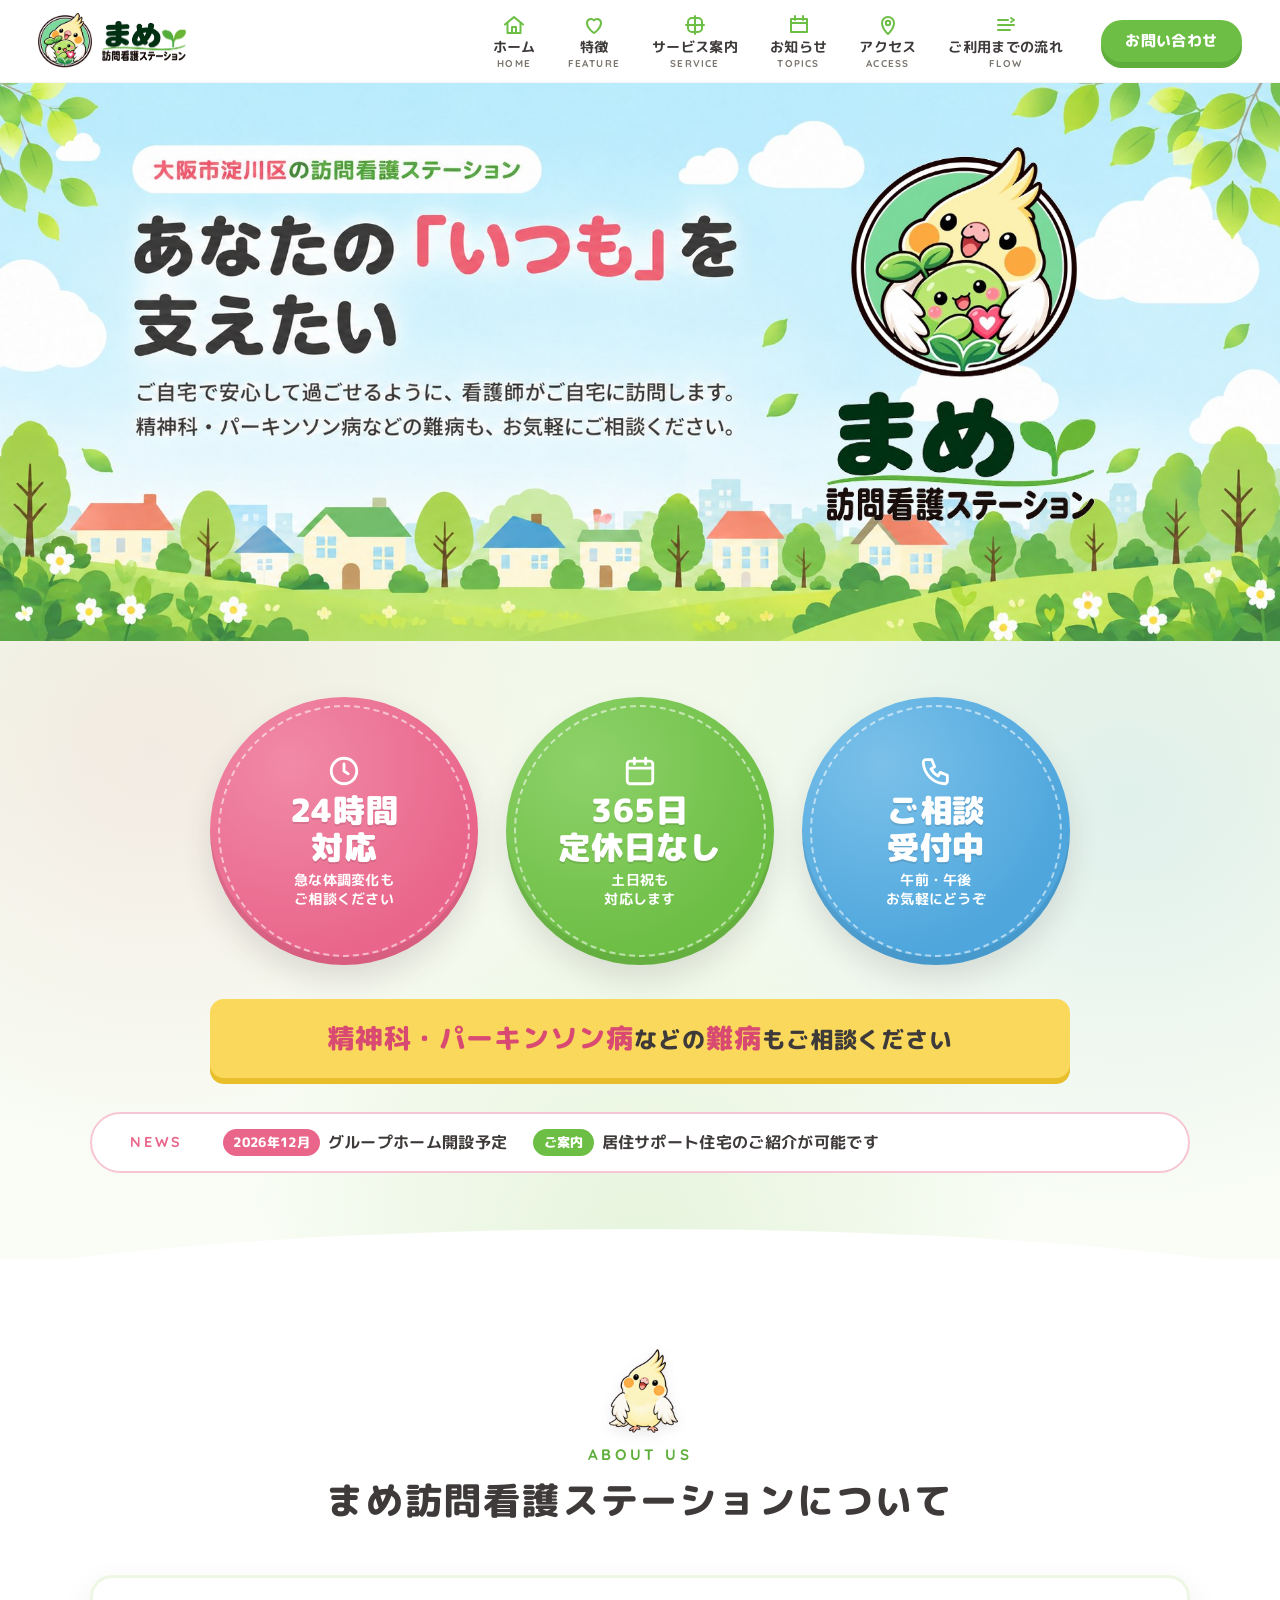
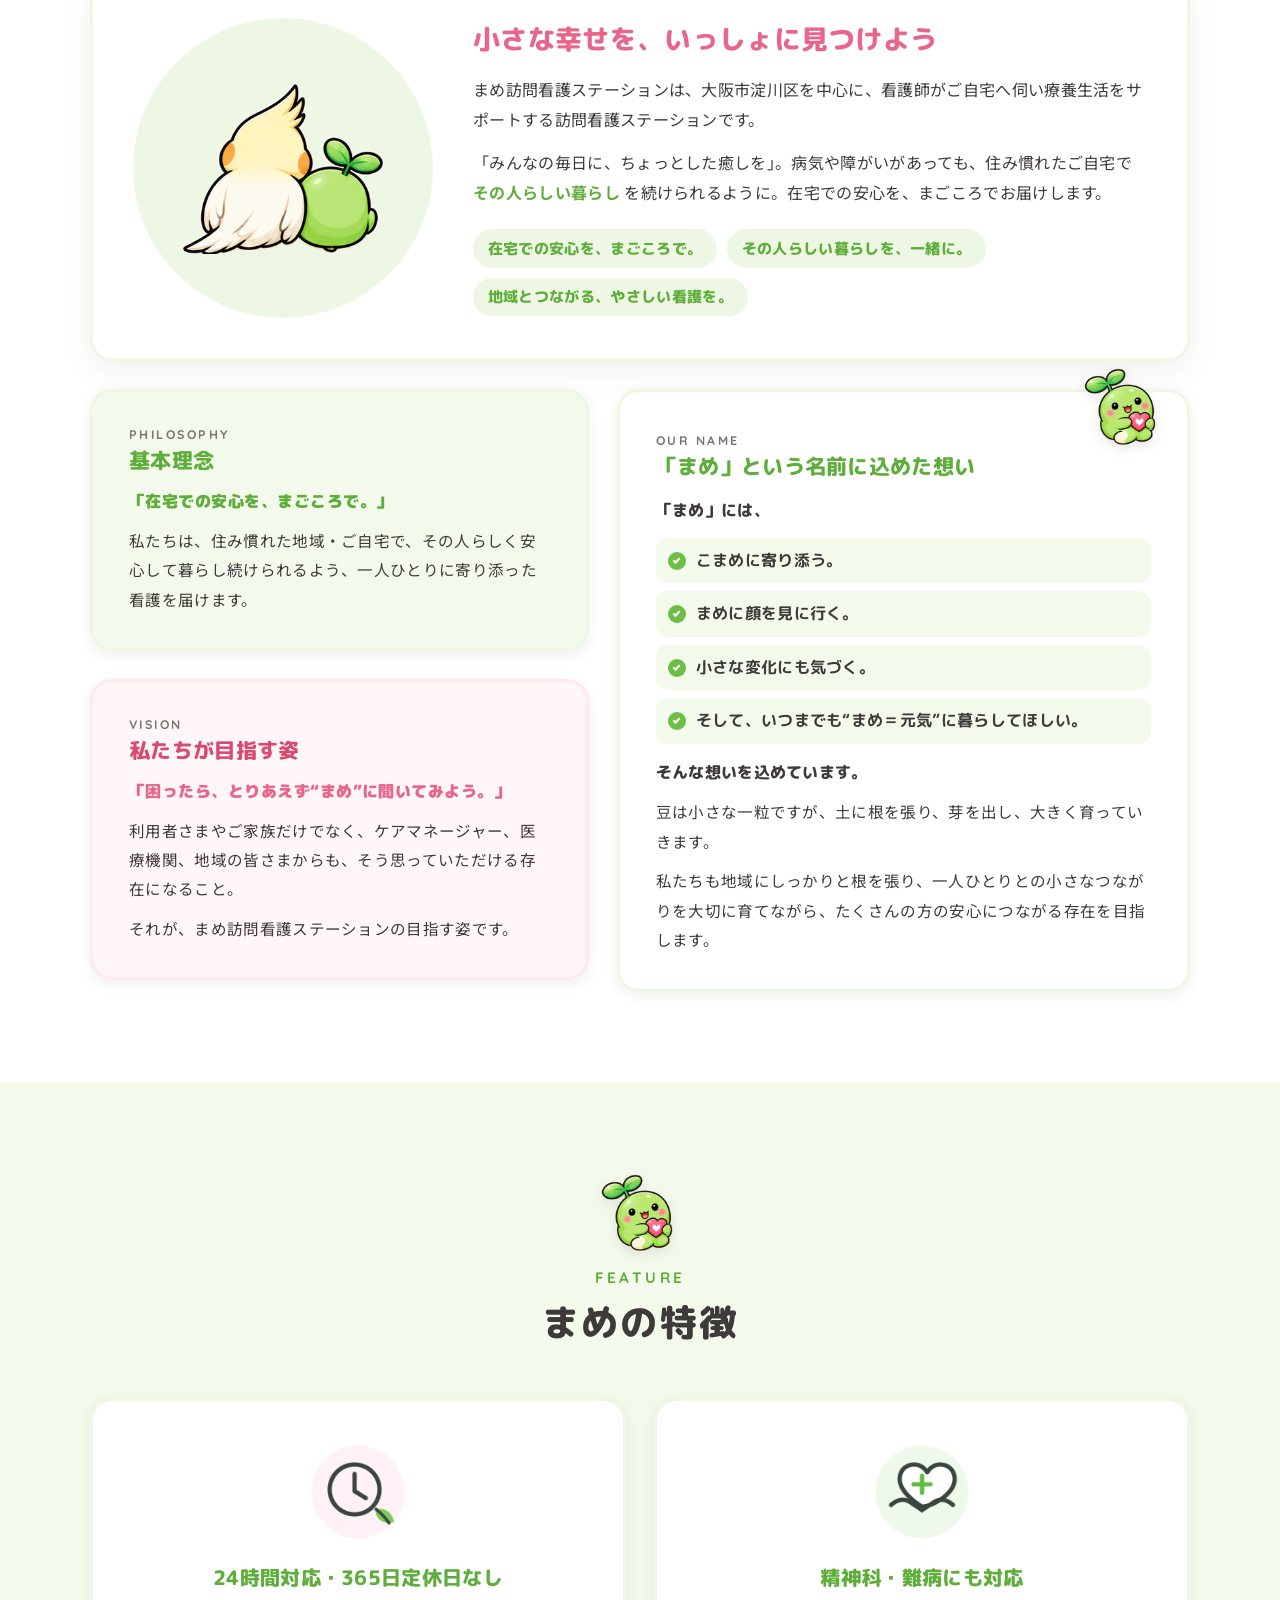
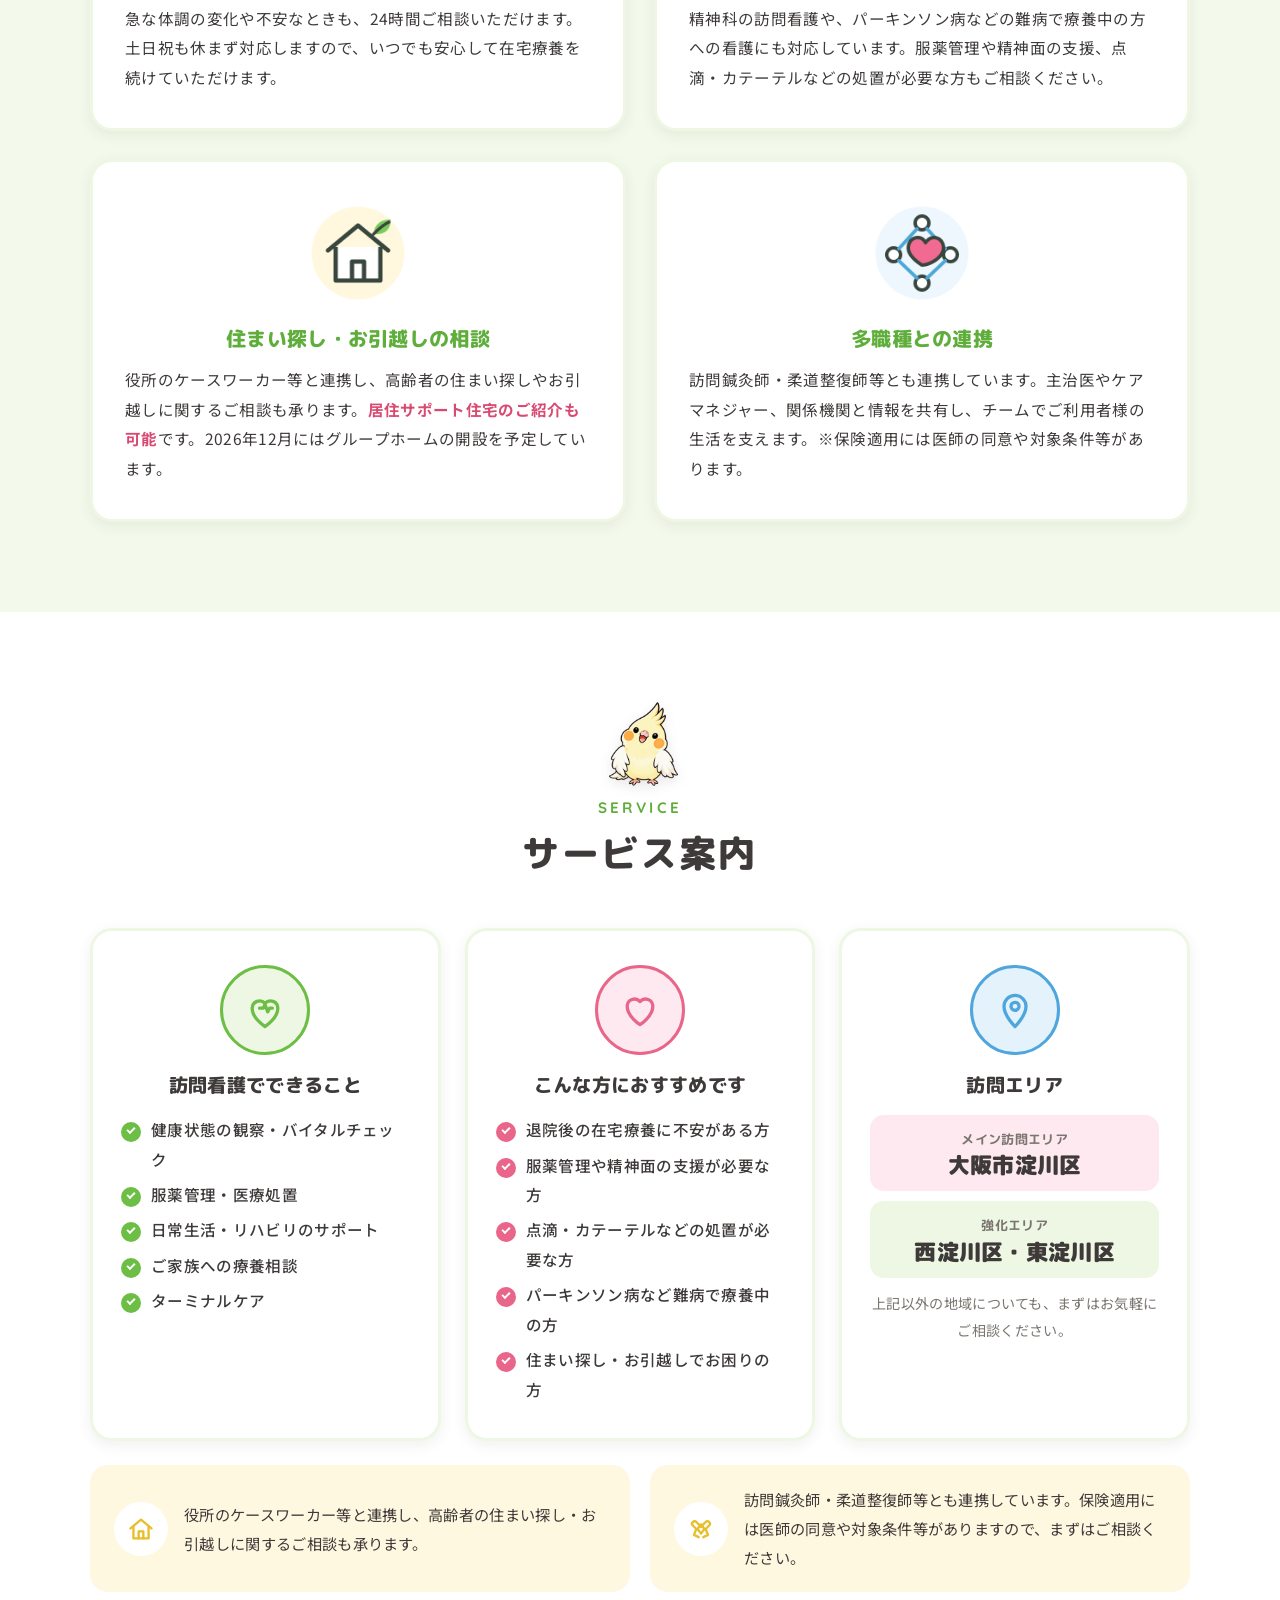
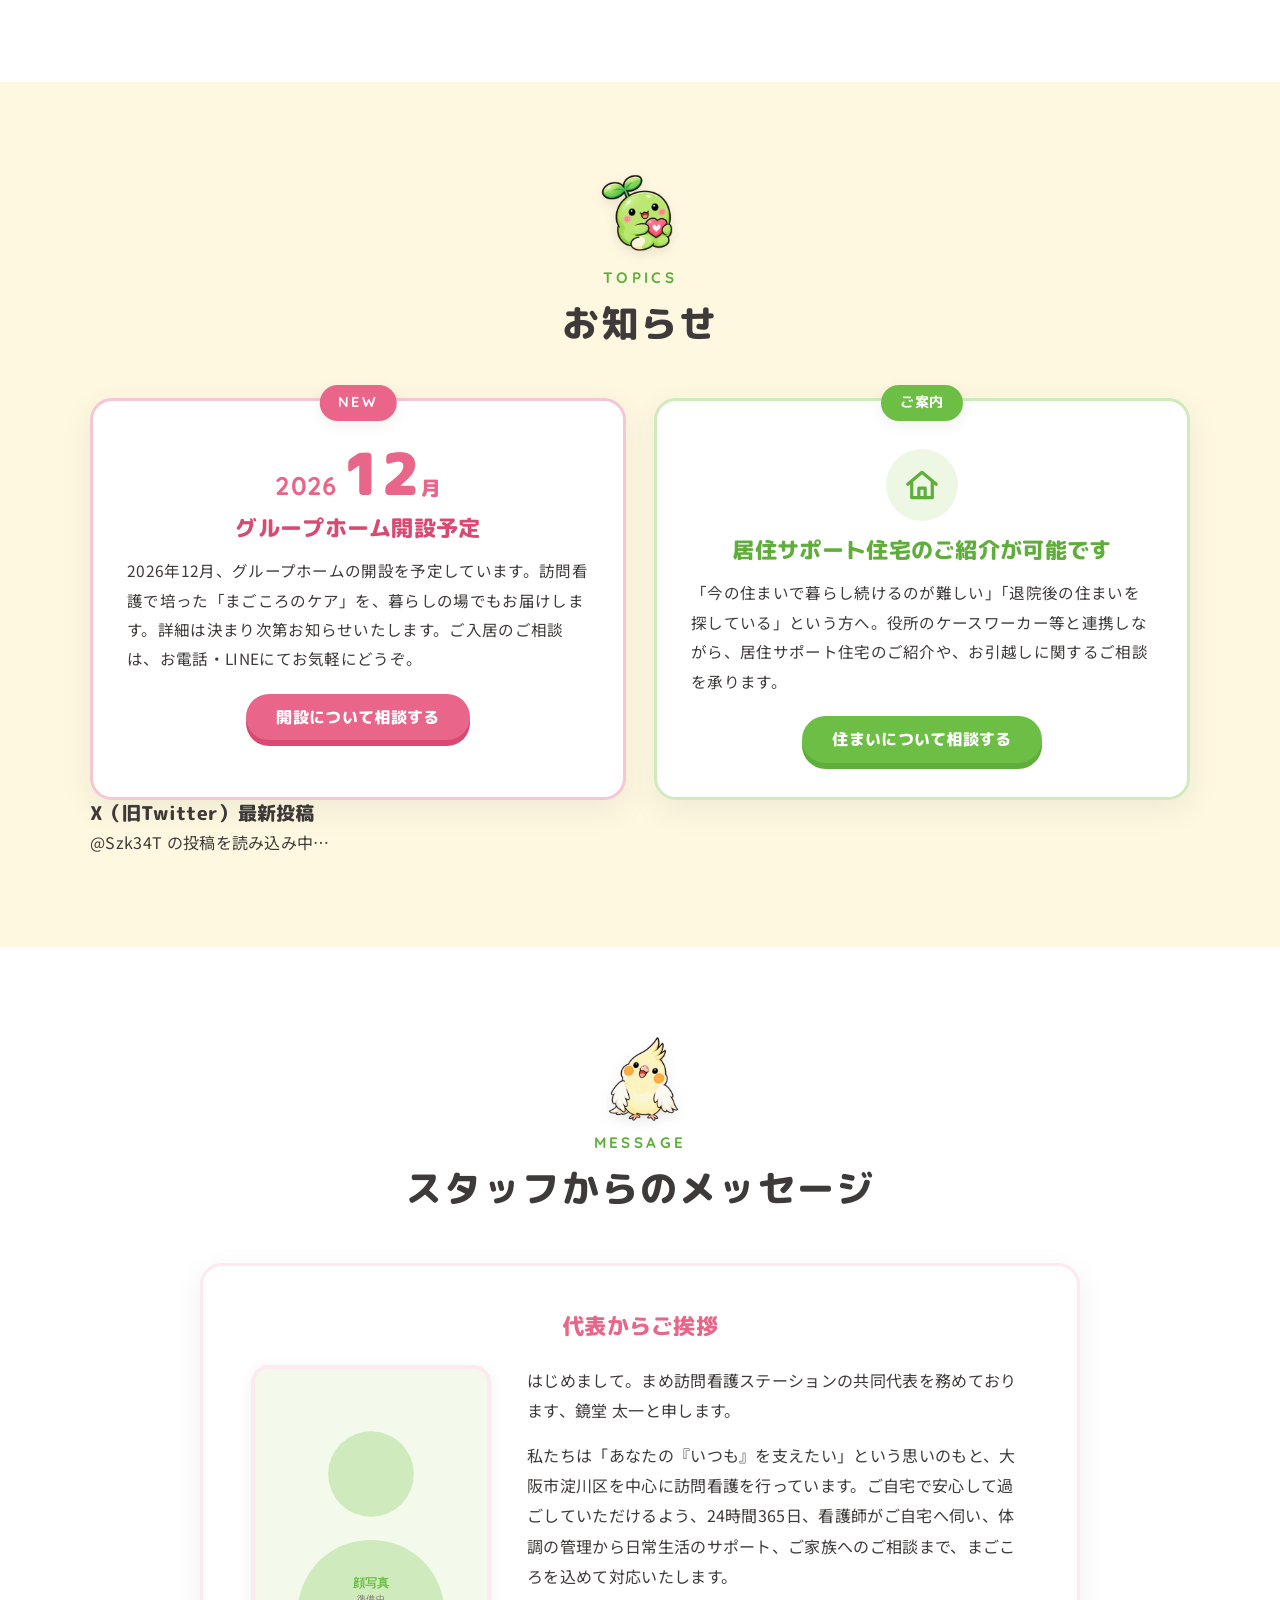
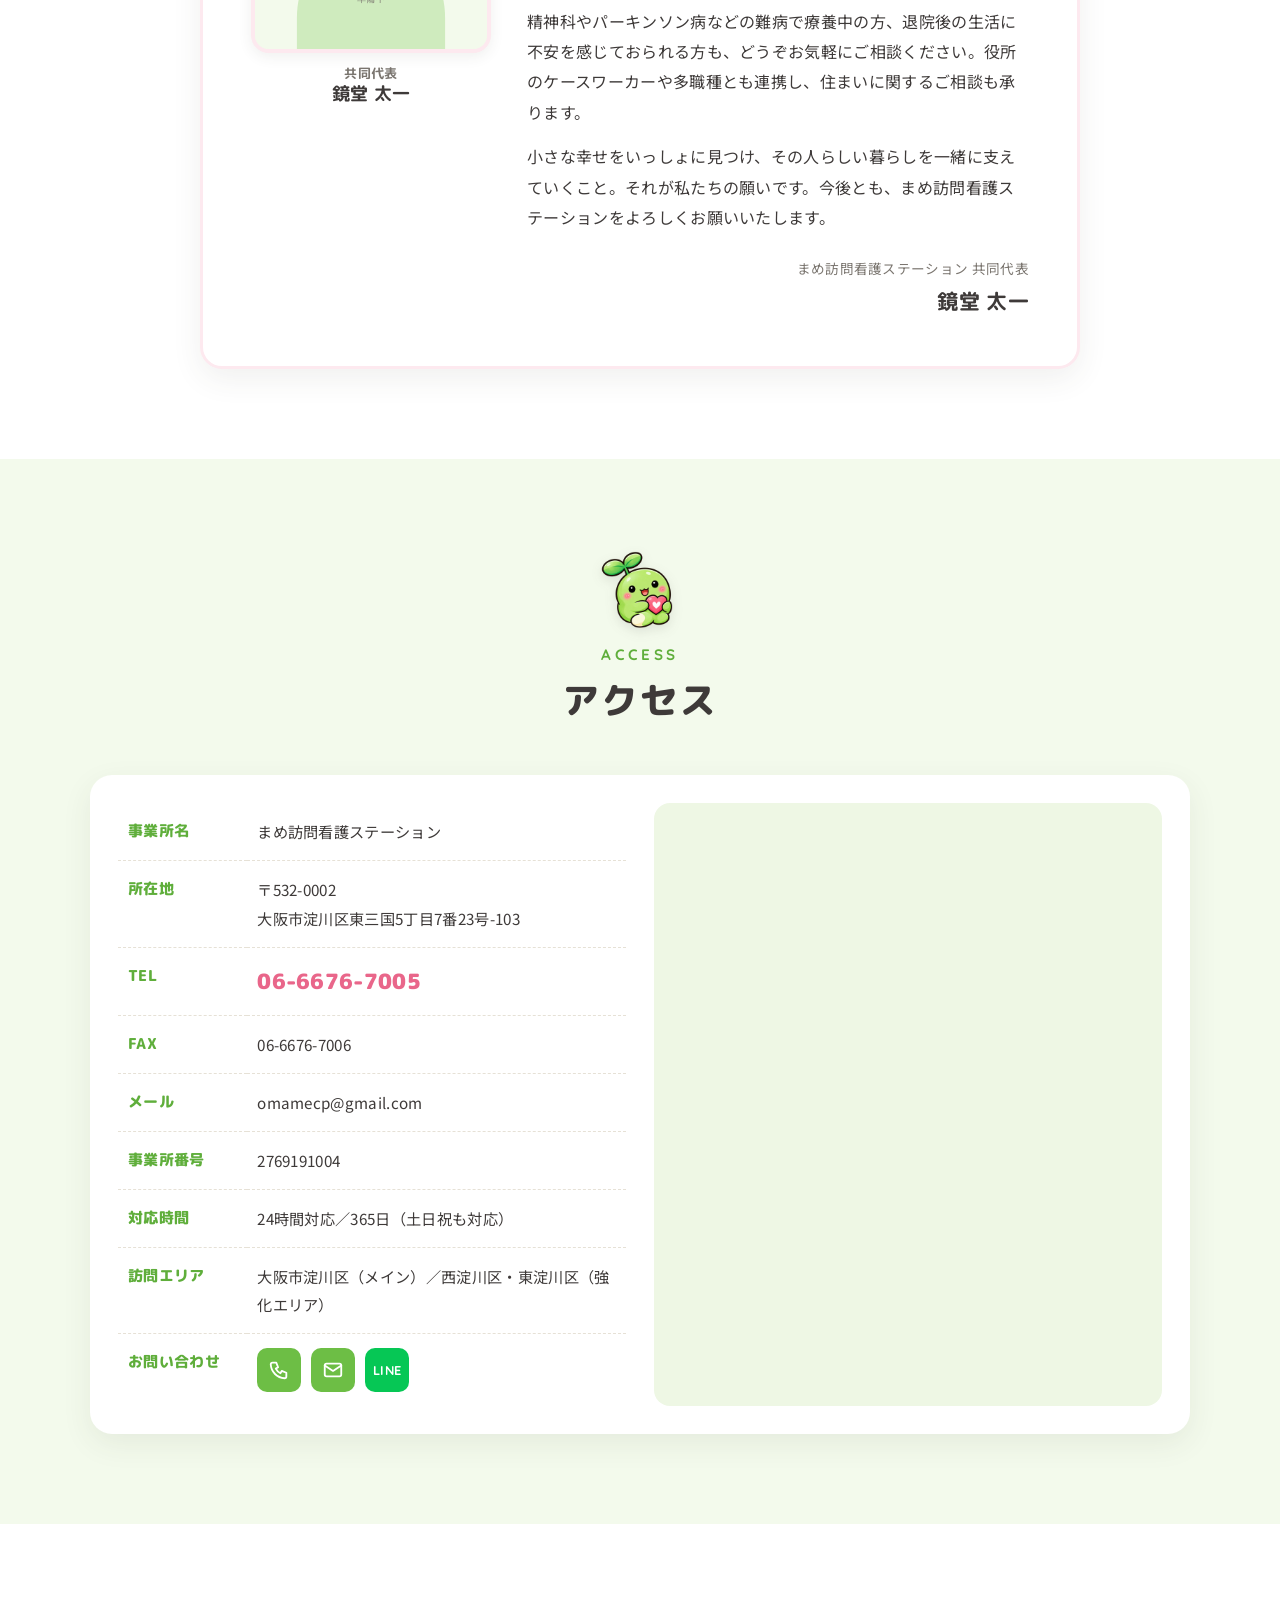
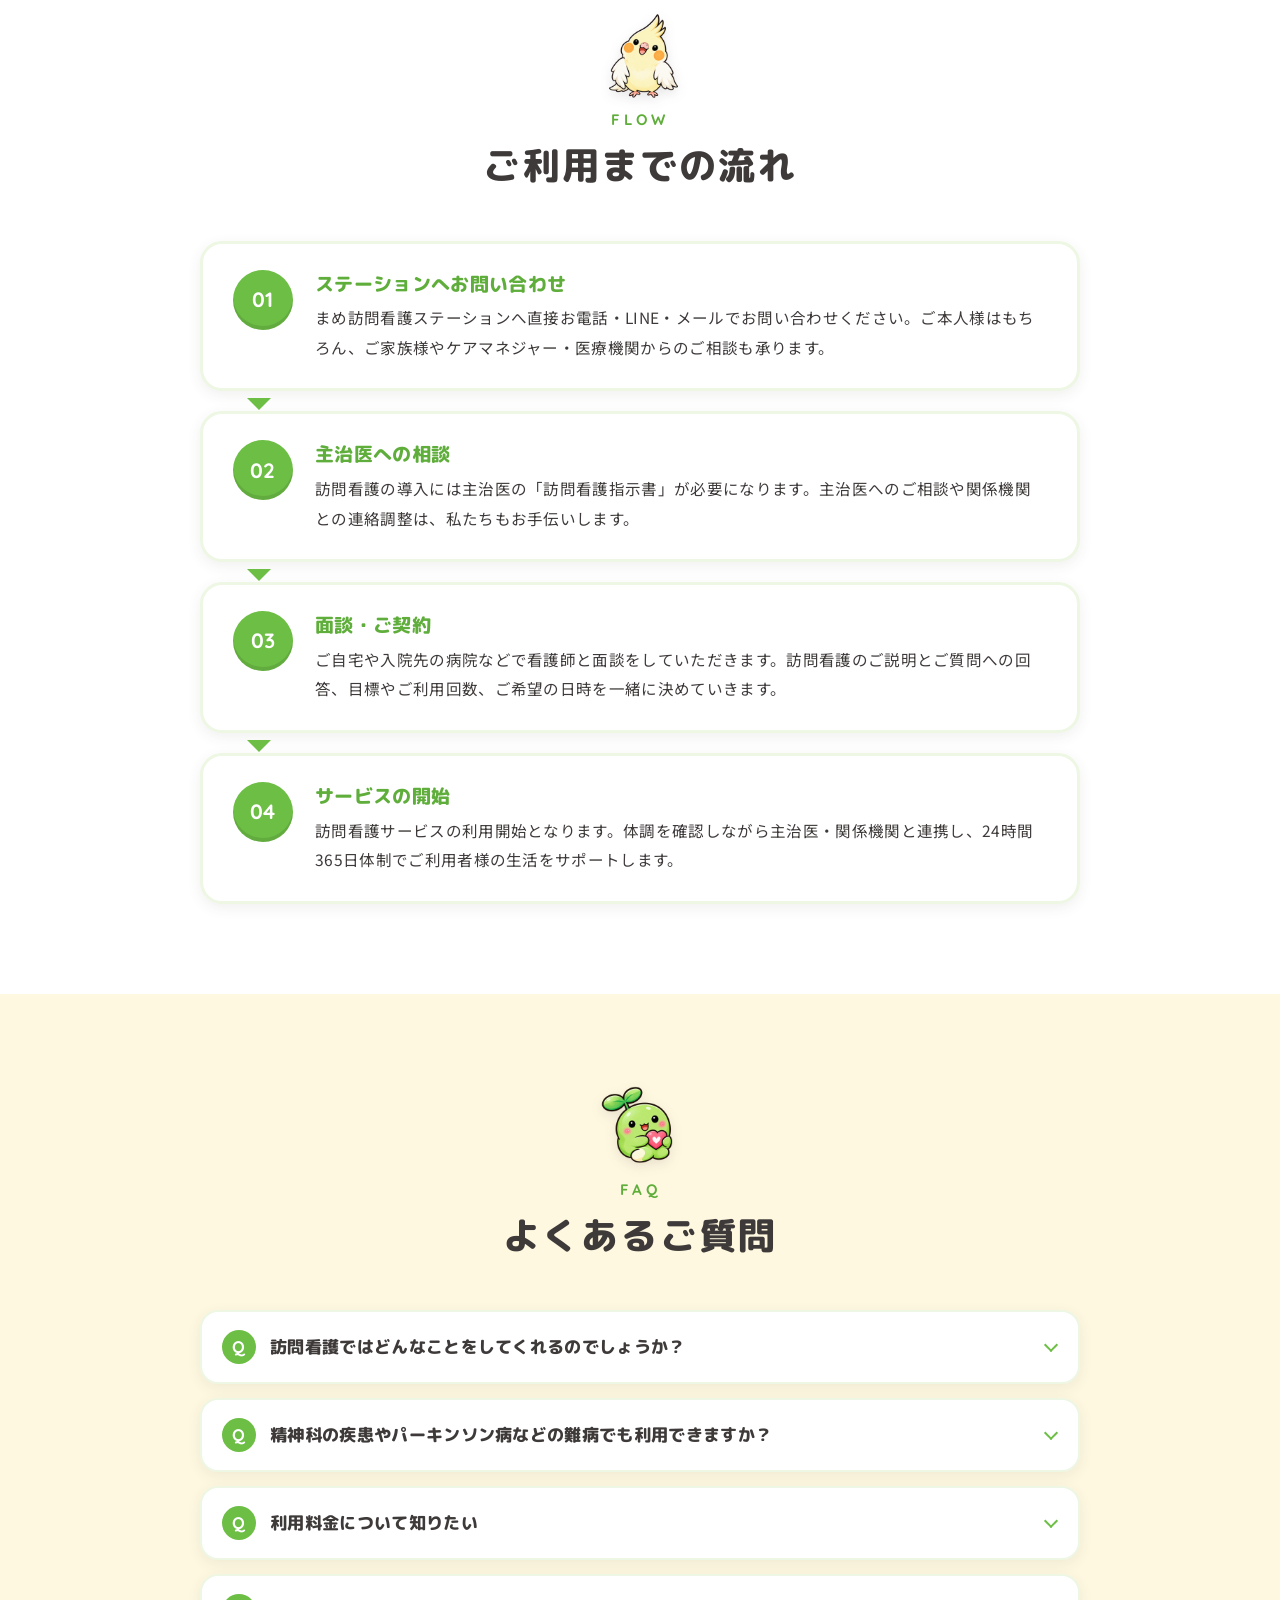
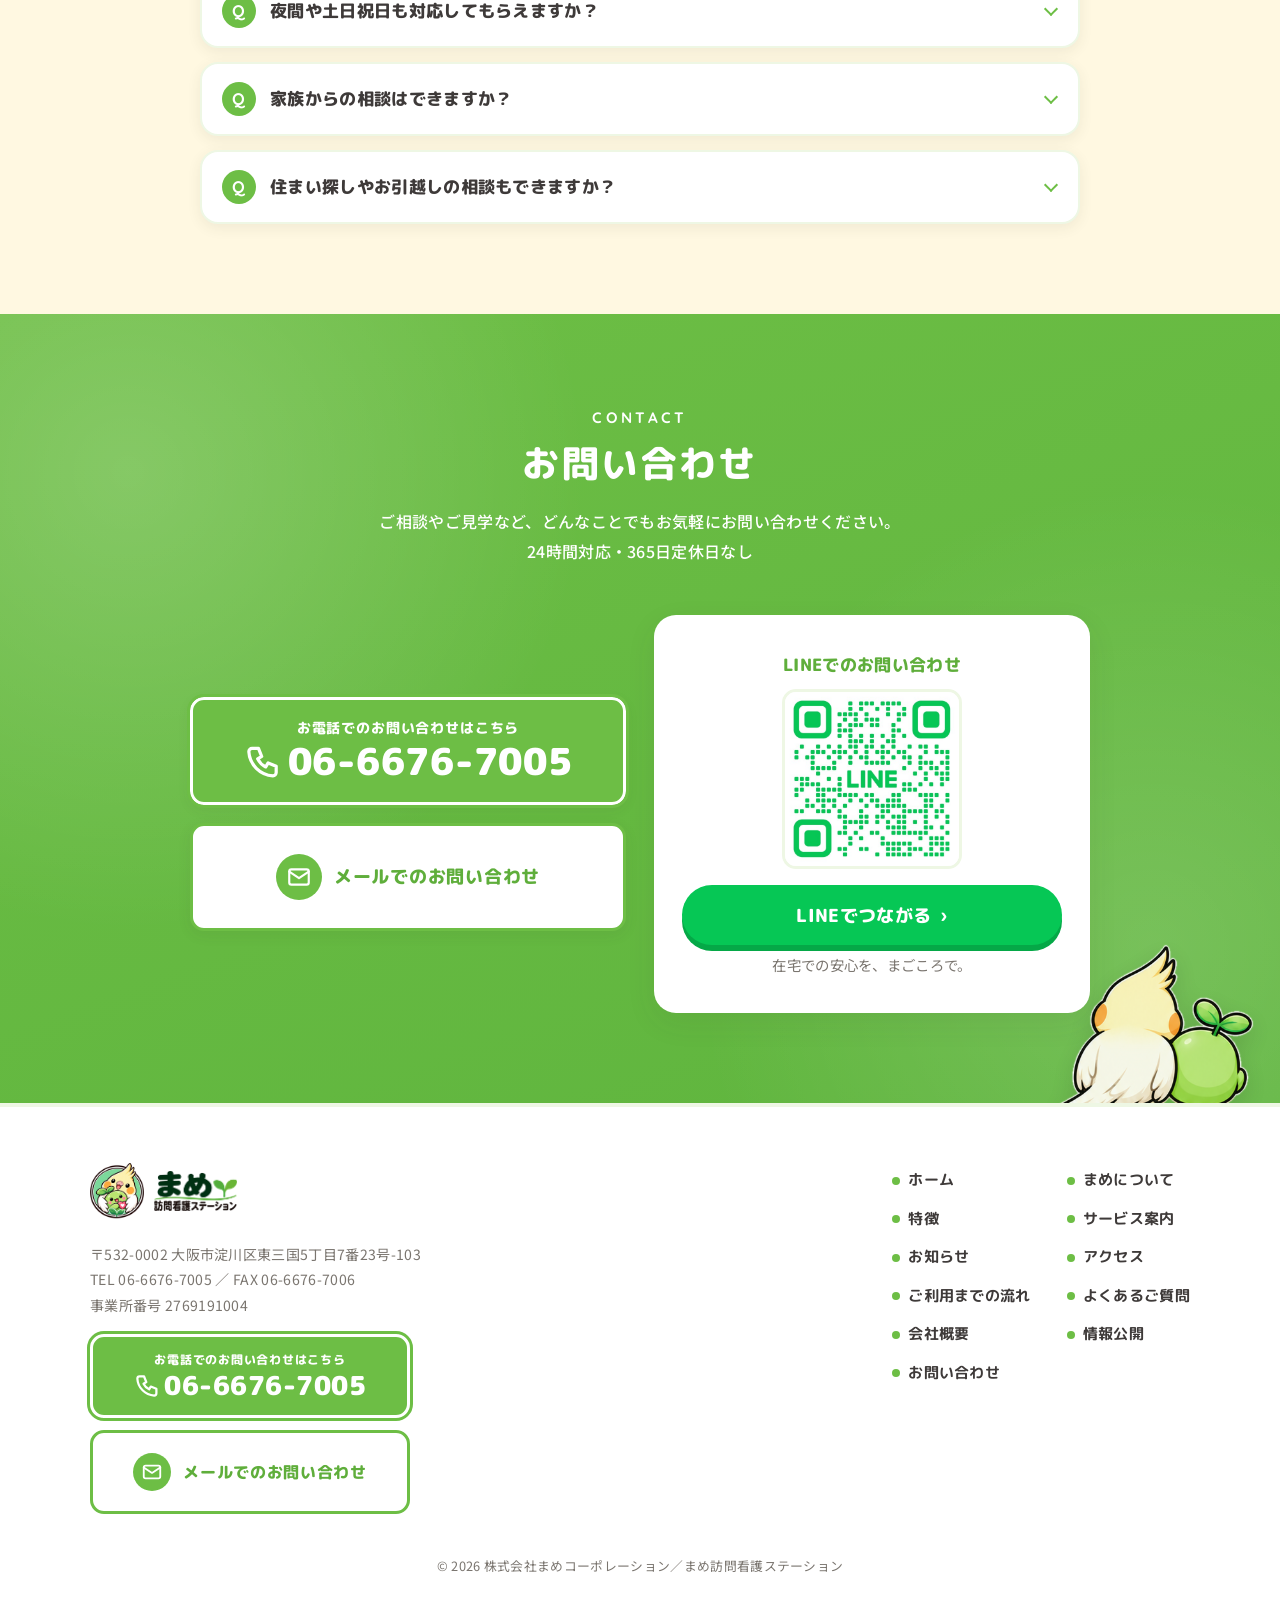
==== commit 5c56eb21: "Add files via upload" ====
--- a/index.html
+++ b/index.html
@@ -13,7 +13,7 @@
 <link rel="preconnect" href="https://fonts.googleapis.com">
 <link rel="preconnect" href="https://fonts.gstatic.com" crossorigin>
 <link href="https://fonts.googleapis.com/css2?family=M+PLUS+Rounded+1c:wght@500;700;800;900&family=Noto+Sans+JP:wght@400;500;700&family=Quicksand:wght@600;700&display=swap" rel="stylesheet">
-<link rel="stylesheet" href="assets/css/style.css">
+<link rel="stylesheet" href="assets/css/style.css?v=20260921">
 </head>
 <body>
 
@@ -266,14 +266,24 @@
       </article>
     </div>
 
-    <!-- ===== X（旧Twitter）最新投稿 ===== -->
-    <div class="topics-x reveal" style="--d:.2s;margin-top:56px;text-align:center;">
-      <h3 class="topics-x__title" style="font-size:1.2rem;font-weight:800;margin-bottom:22px;">X（旧Twitter）最新投稿</h3>
-      <div class="topics-x__embed" style="max-width:520px;margin:0 auto;text-align:left;">
-        <a class="twitter-timeline" data-height="620" data-theme="light" data-lang="ja"
+    <!-- ===== X（旧Twitter）最新投稿 =====
+         注意: X公式の「タイムライン埋め込み」は X側の仕様変更(legacy timeline sunset)で
+         表示されないことが多い。タイムラインが一定時間内に描画されなければ JS が
+         フォールバック(個別ポスト埋め込み＋Xへのボタン)に切り替える。 -->
+    <div class="topics-x reveal" style="--d:.2s" id="topicsX">
+      <h3 class="topics-x__title">X（旧Twitter）最新投稿</h3>
+      <div class="topics-x__embed" id="xTimeline">
+        <a class="twitter-timeline" data-height="620" data-theme="light" data-lang="ja" data-dnt="true"
            href="https://twitter.com/Szk34T?ref_src=twsrc%5Etfw">@Szk34T の投稿を読み込み中…</a>
-        <script async src="https://platform.twitter.com/widgets.js" charset="utf-8"></script>
-      </div>
+      </div>
+      <div class="topics-x__fallback" id="xFallback" hidden>
+        <div class="topics-x__posts">
+          <blockquote class="twitter-tweet" data-lang="ja" data-dnt="true"><a href="https://twitter.com/Szk34T/status/2091917590872707249">@Szk34T の投稿</a></blockquote>
+          <blockquote class="twitter-tweet" data-lang="ja" data-dnt="true"><a href="https://twitter.com/Szk34T/status/2080228229080834171">@Szk34T の投稿</a></blockquote>
+        </div>
+        <a href="https://x.com/Szk34T" target="_blank" rel="noopener" class="btn btn--dark btn--lg topics-x__btn"><svg viewBox="0 0 24 24" class="ico ico--fill"><path d="M18.9 2H22l-7.2 8.2L23.3 22h-6.6l-5.2-6.8L5.6 22H2.5l7.7-8.8L1.7 2h6.8l4.7 6.2L18.9 2zm-1.1 18h1.8L7.3 3.9H5.4L17.8 20z"/></svg>Xで最新の投稿を見る</a>
+      </div>
+      <script async src="https://platform.twitter.com/widgets.js" charset="utf-8"></script>
     </div>
   </div>
 </section>
@@ -489,6 +499,6 @@
 
 <a href="#top" class="pagetop" id="pagetop" aria-label="ページの先頭へ"><svg viewBox="0 0 24 24"><path d="m6 14 6-6 6 6"/></svg></a>
 
-<script src="assets/js/main.js"></script>
+<script src="assets/js/main.js?v=20260921"></script>
 </body>
 </html>
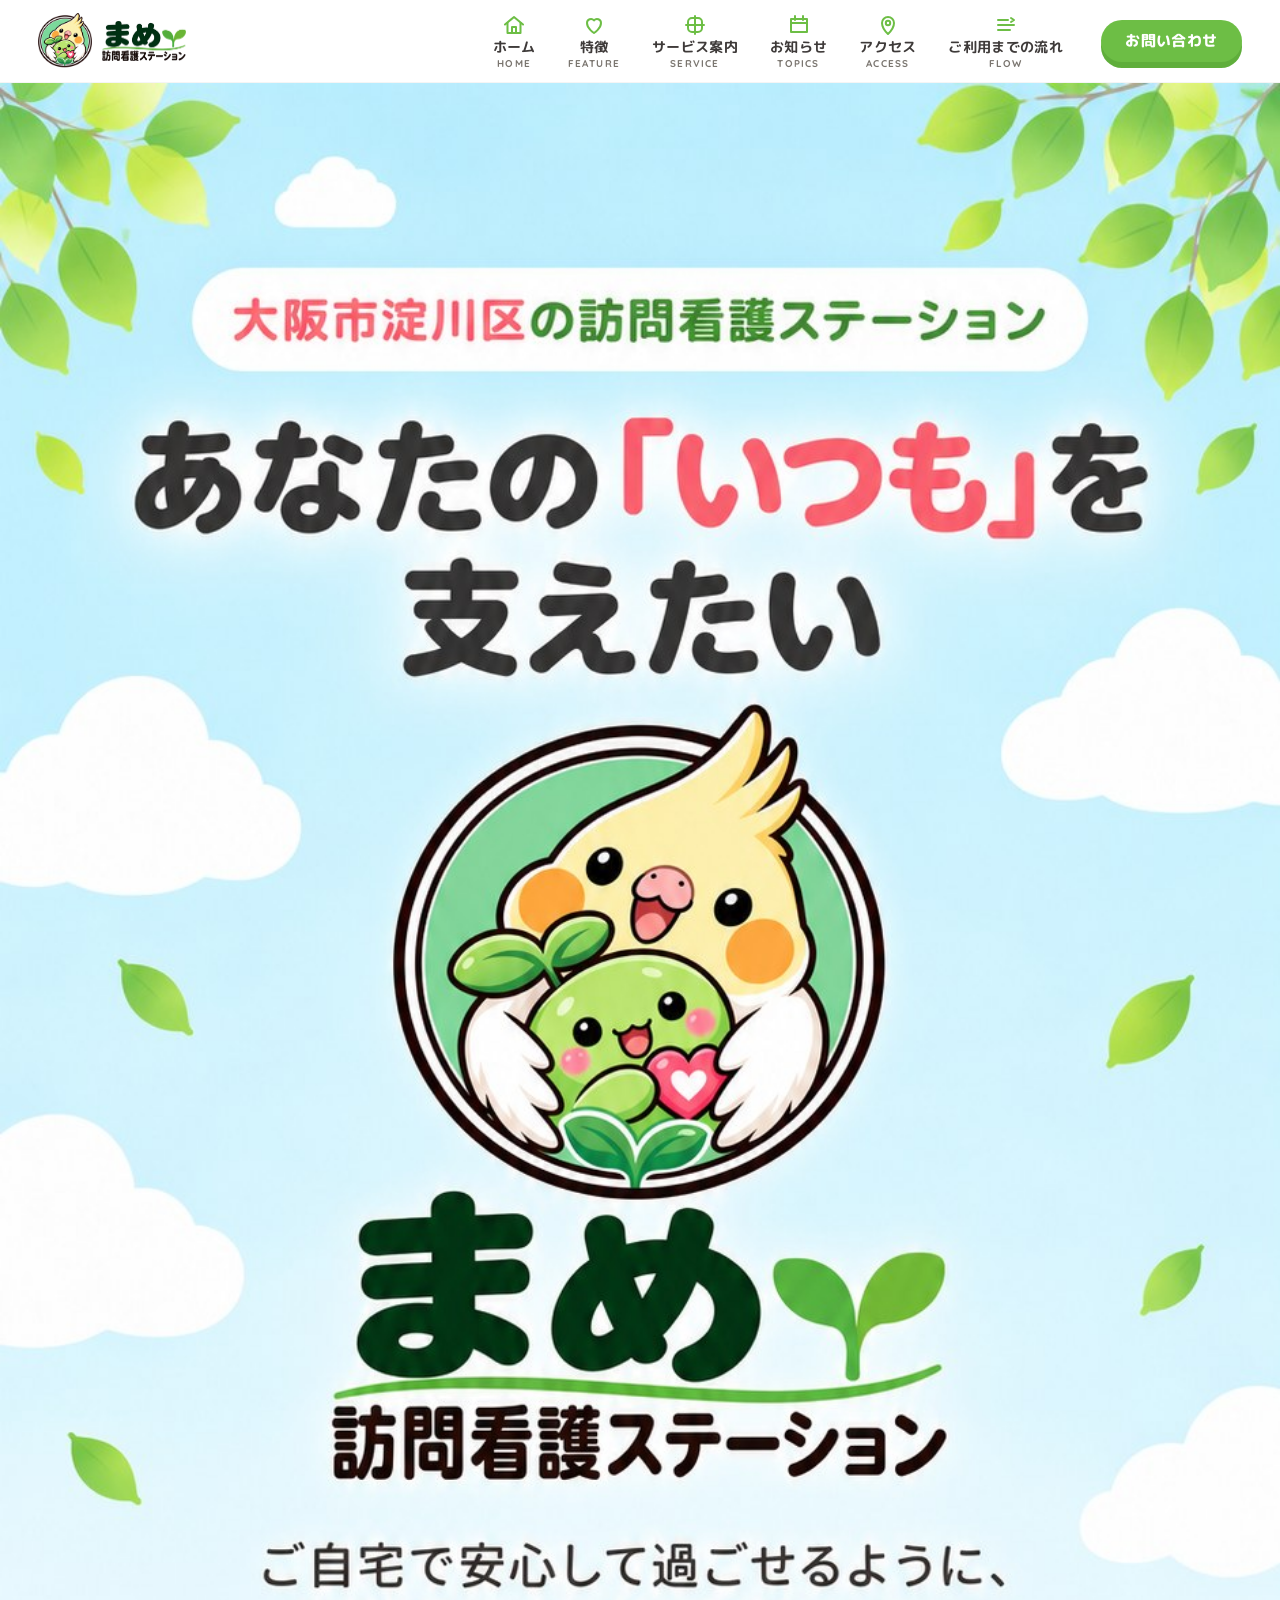
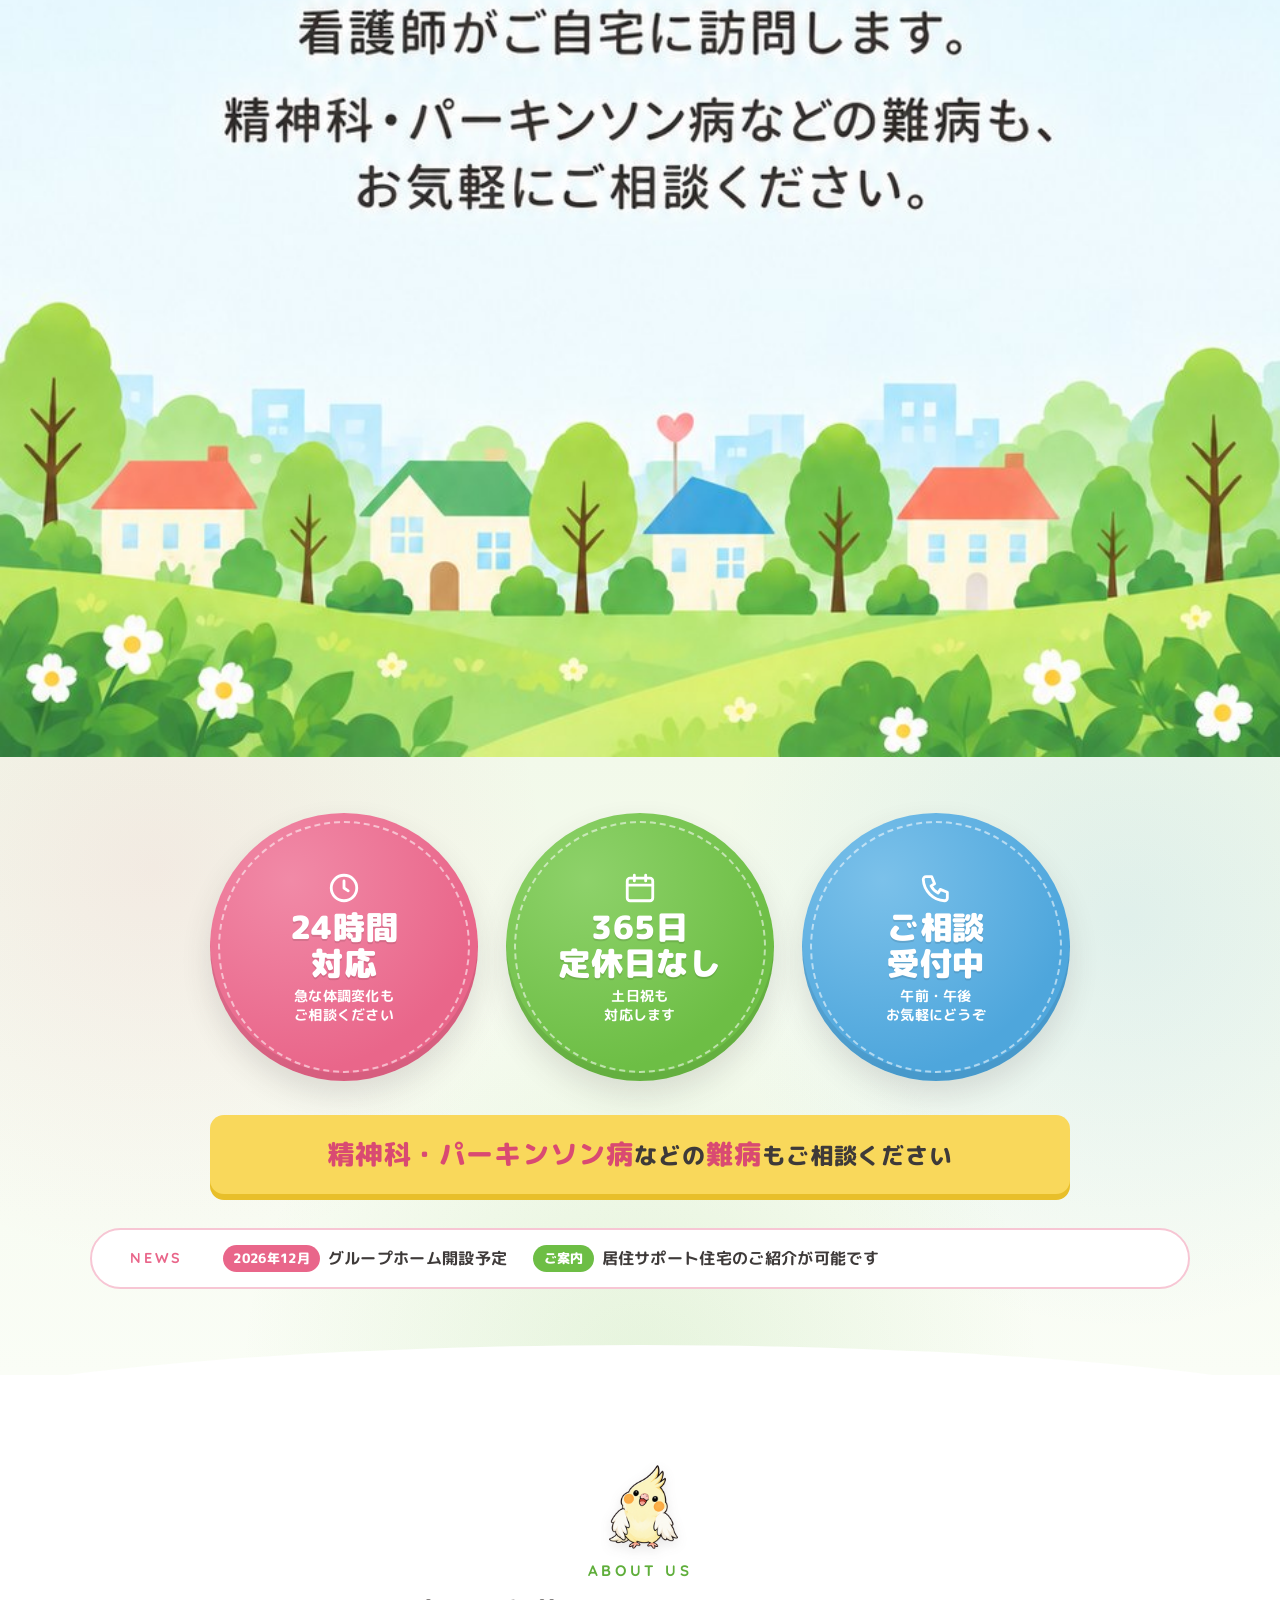
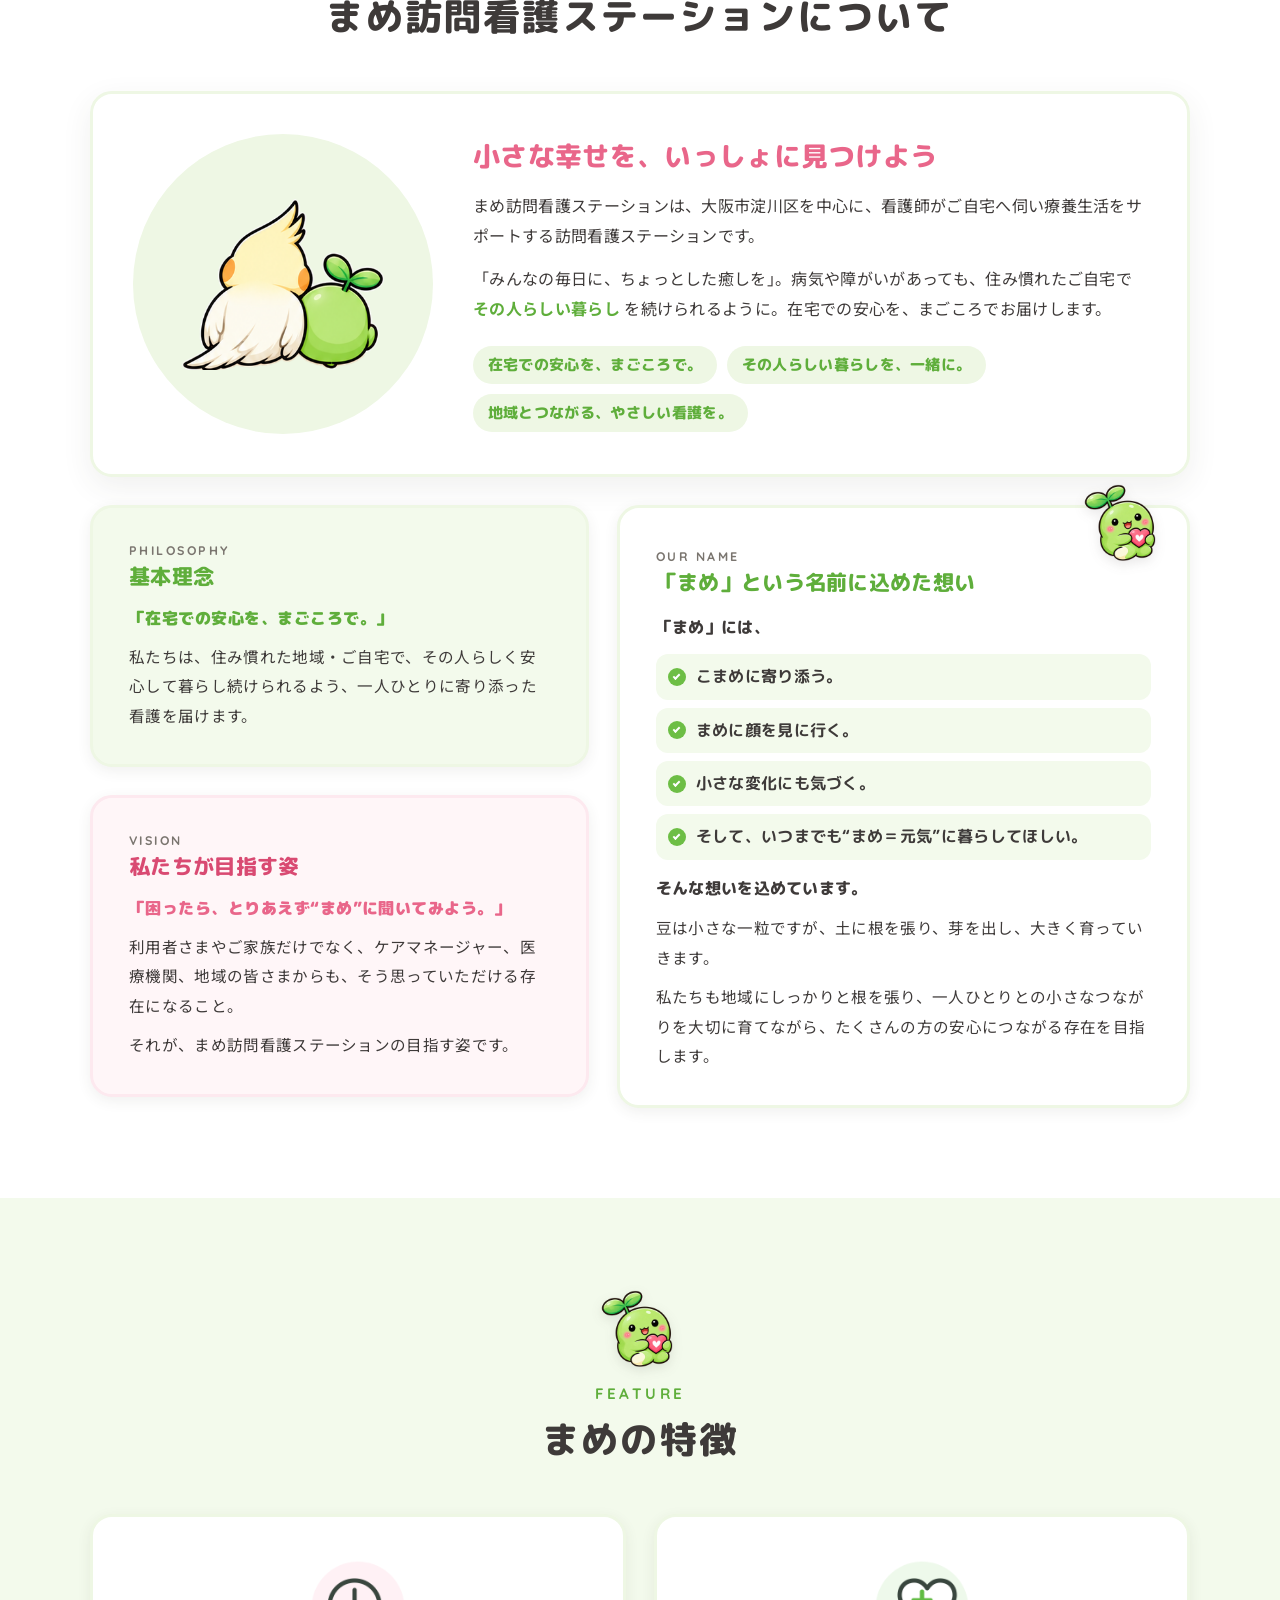
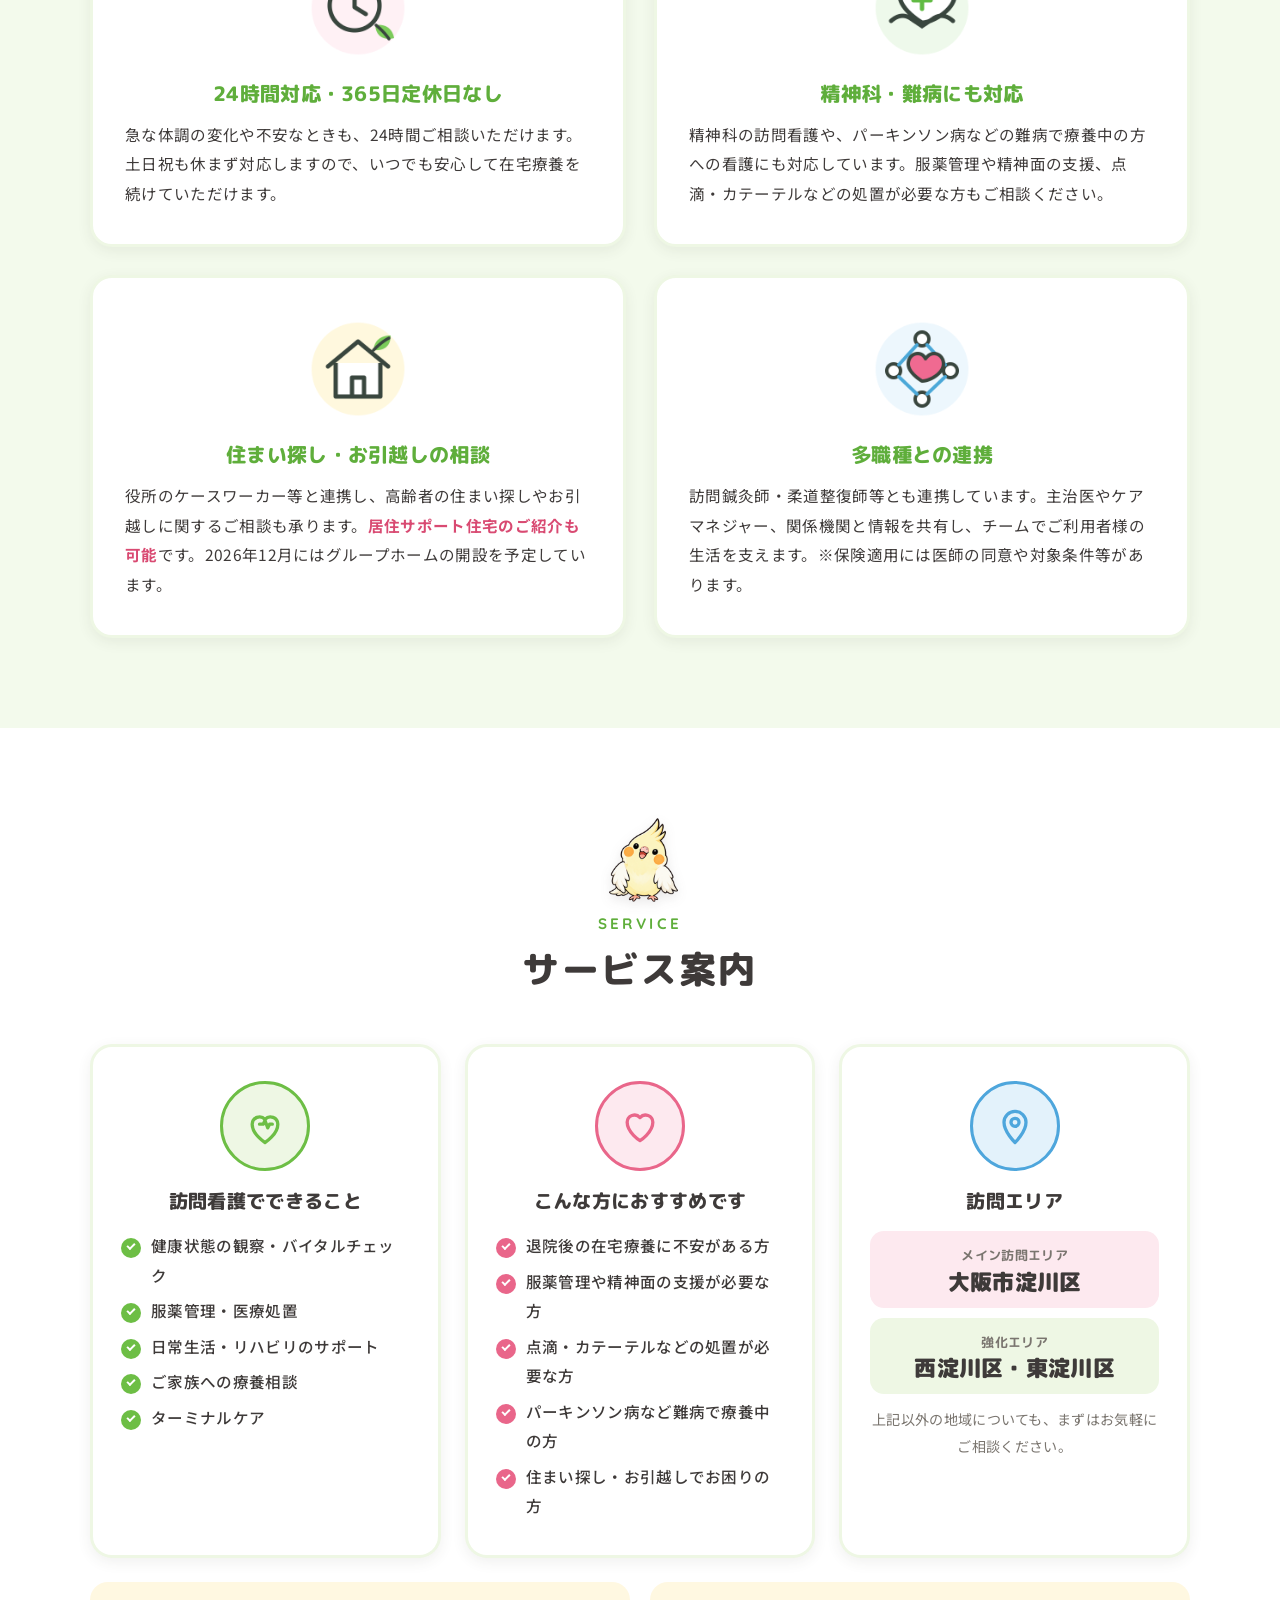
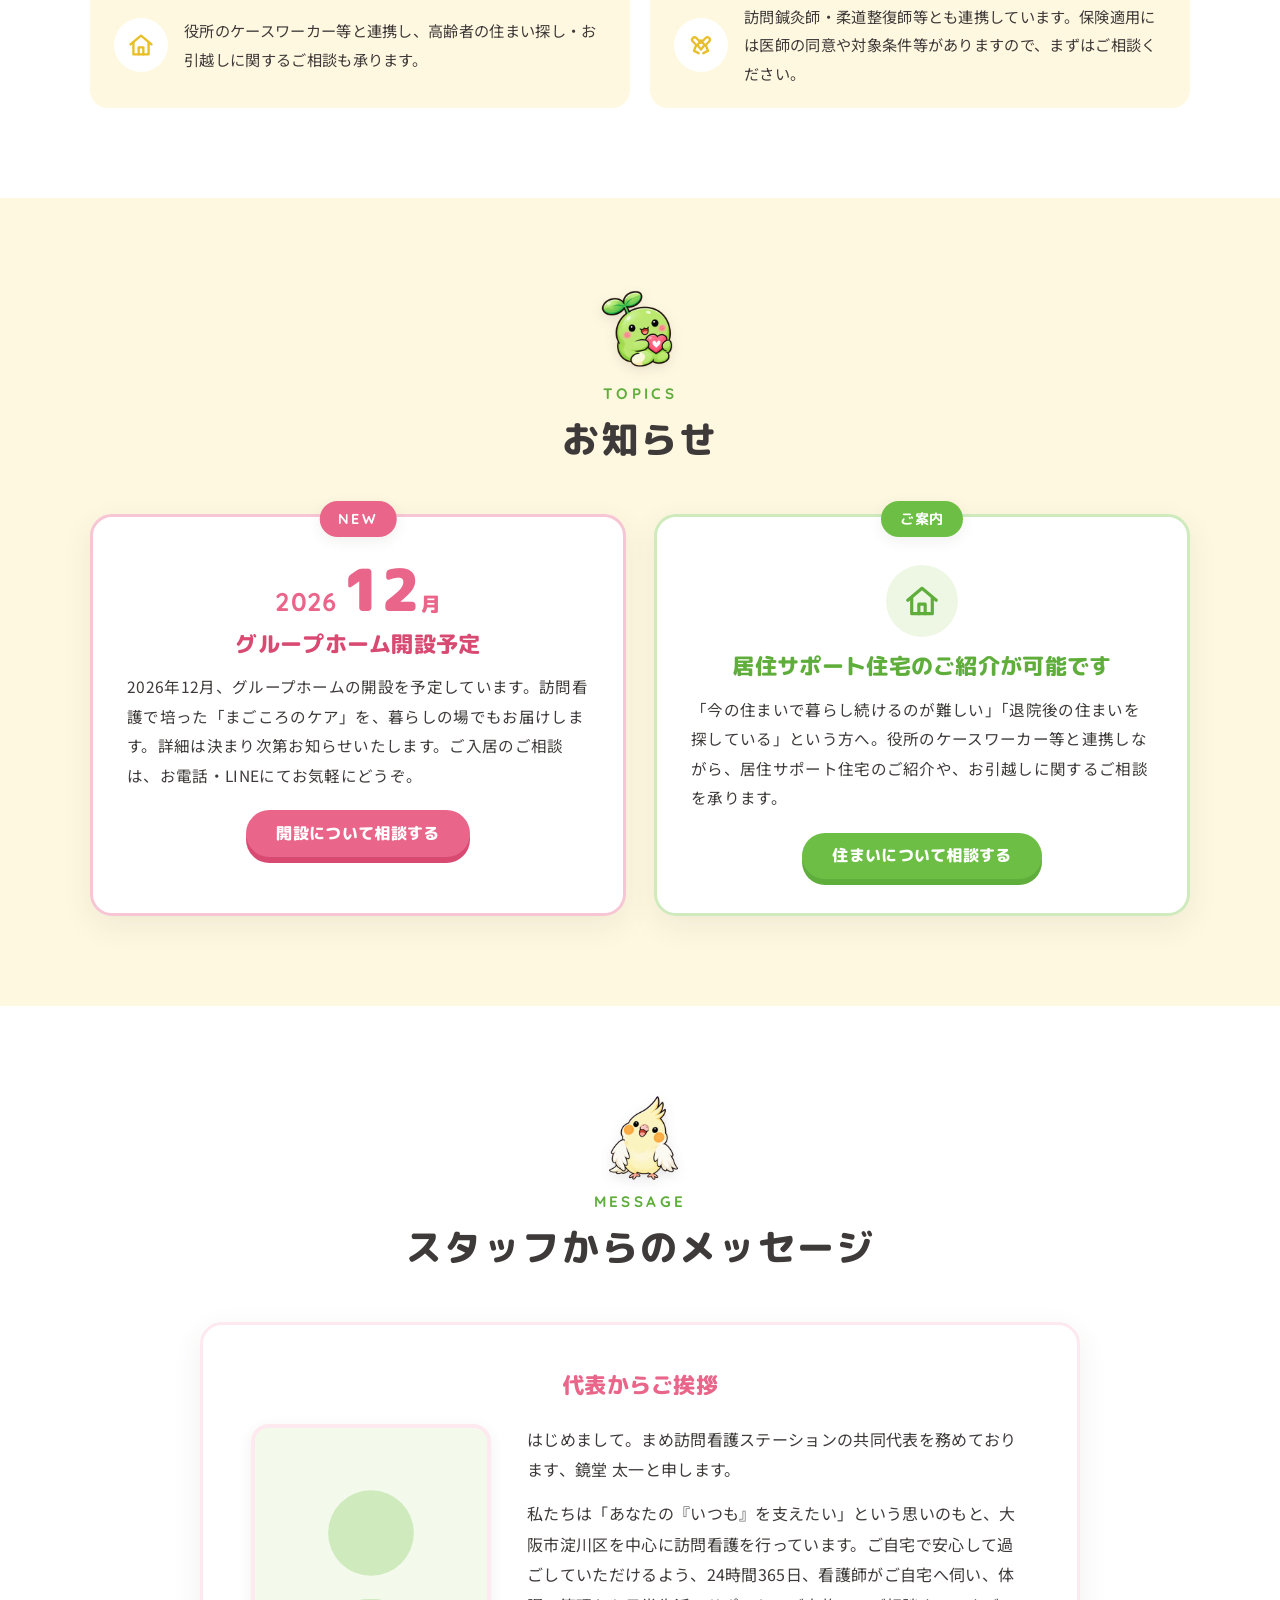
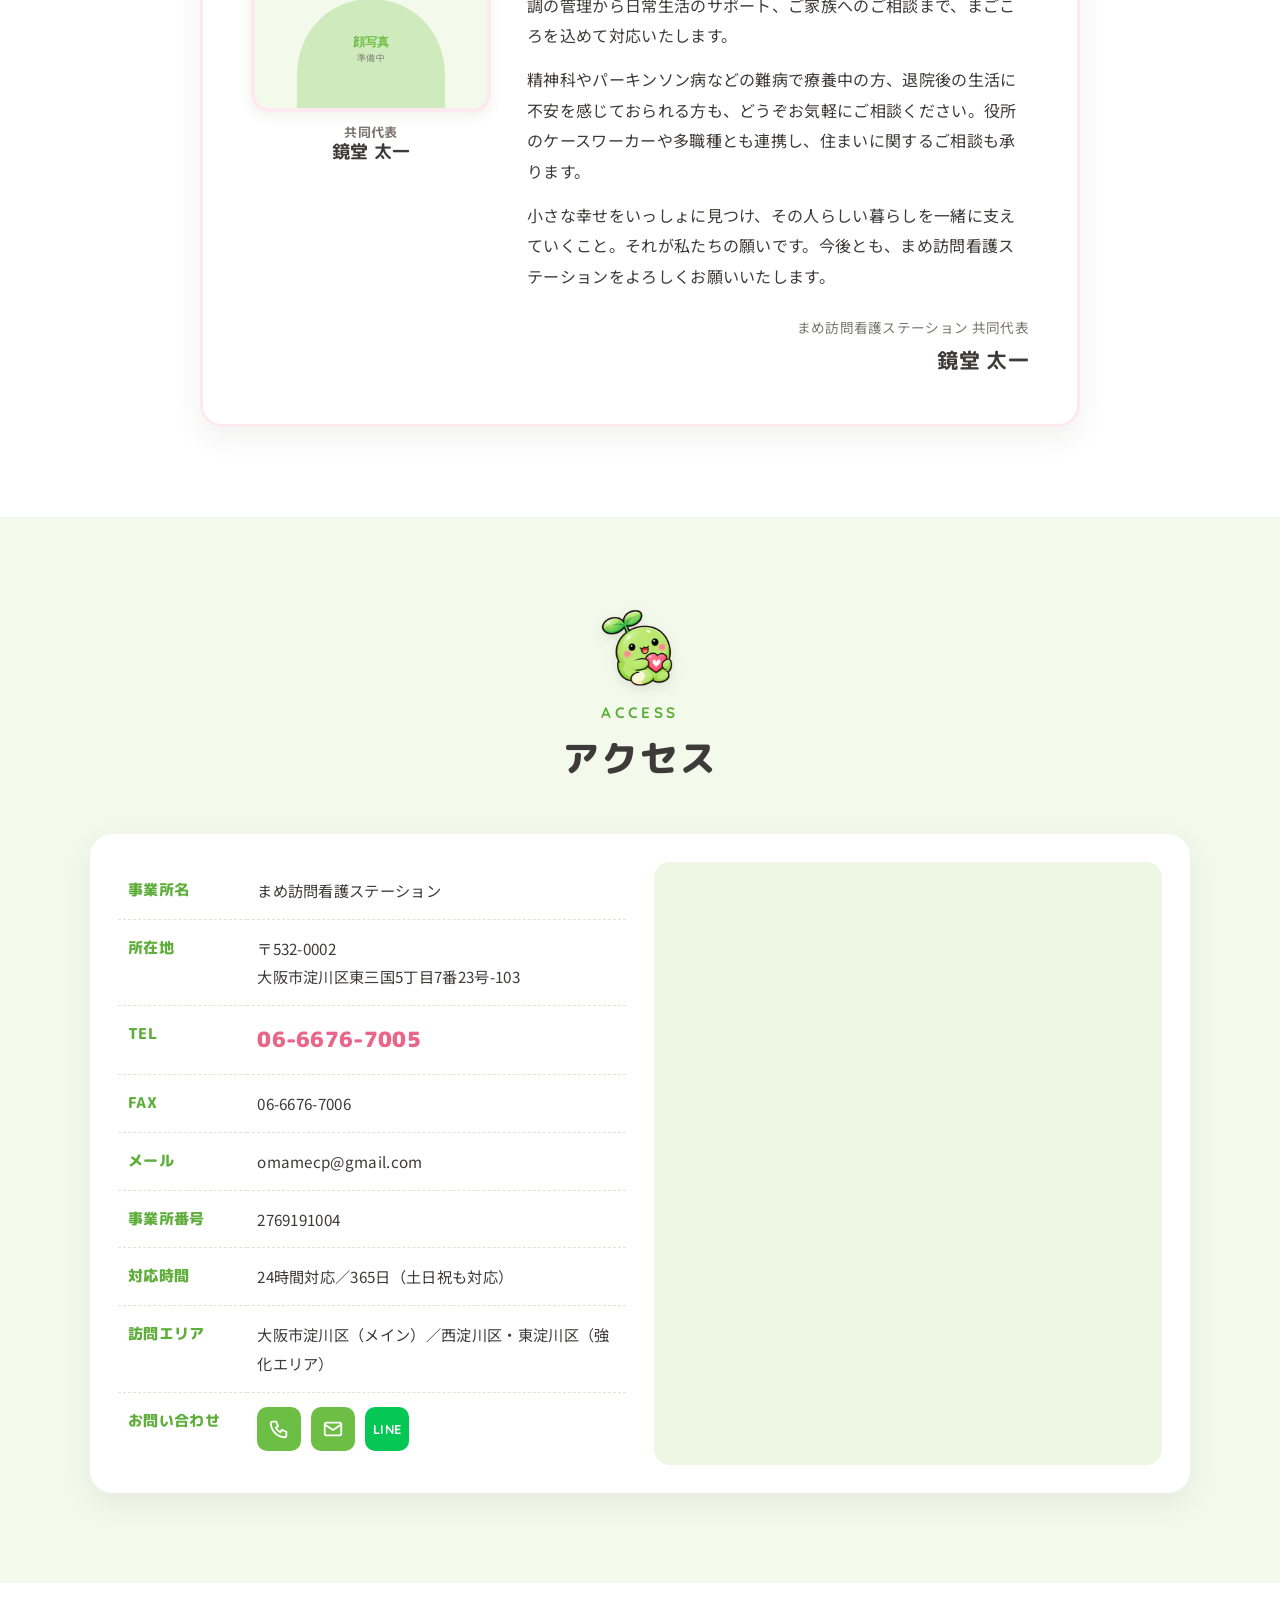
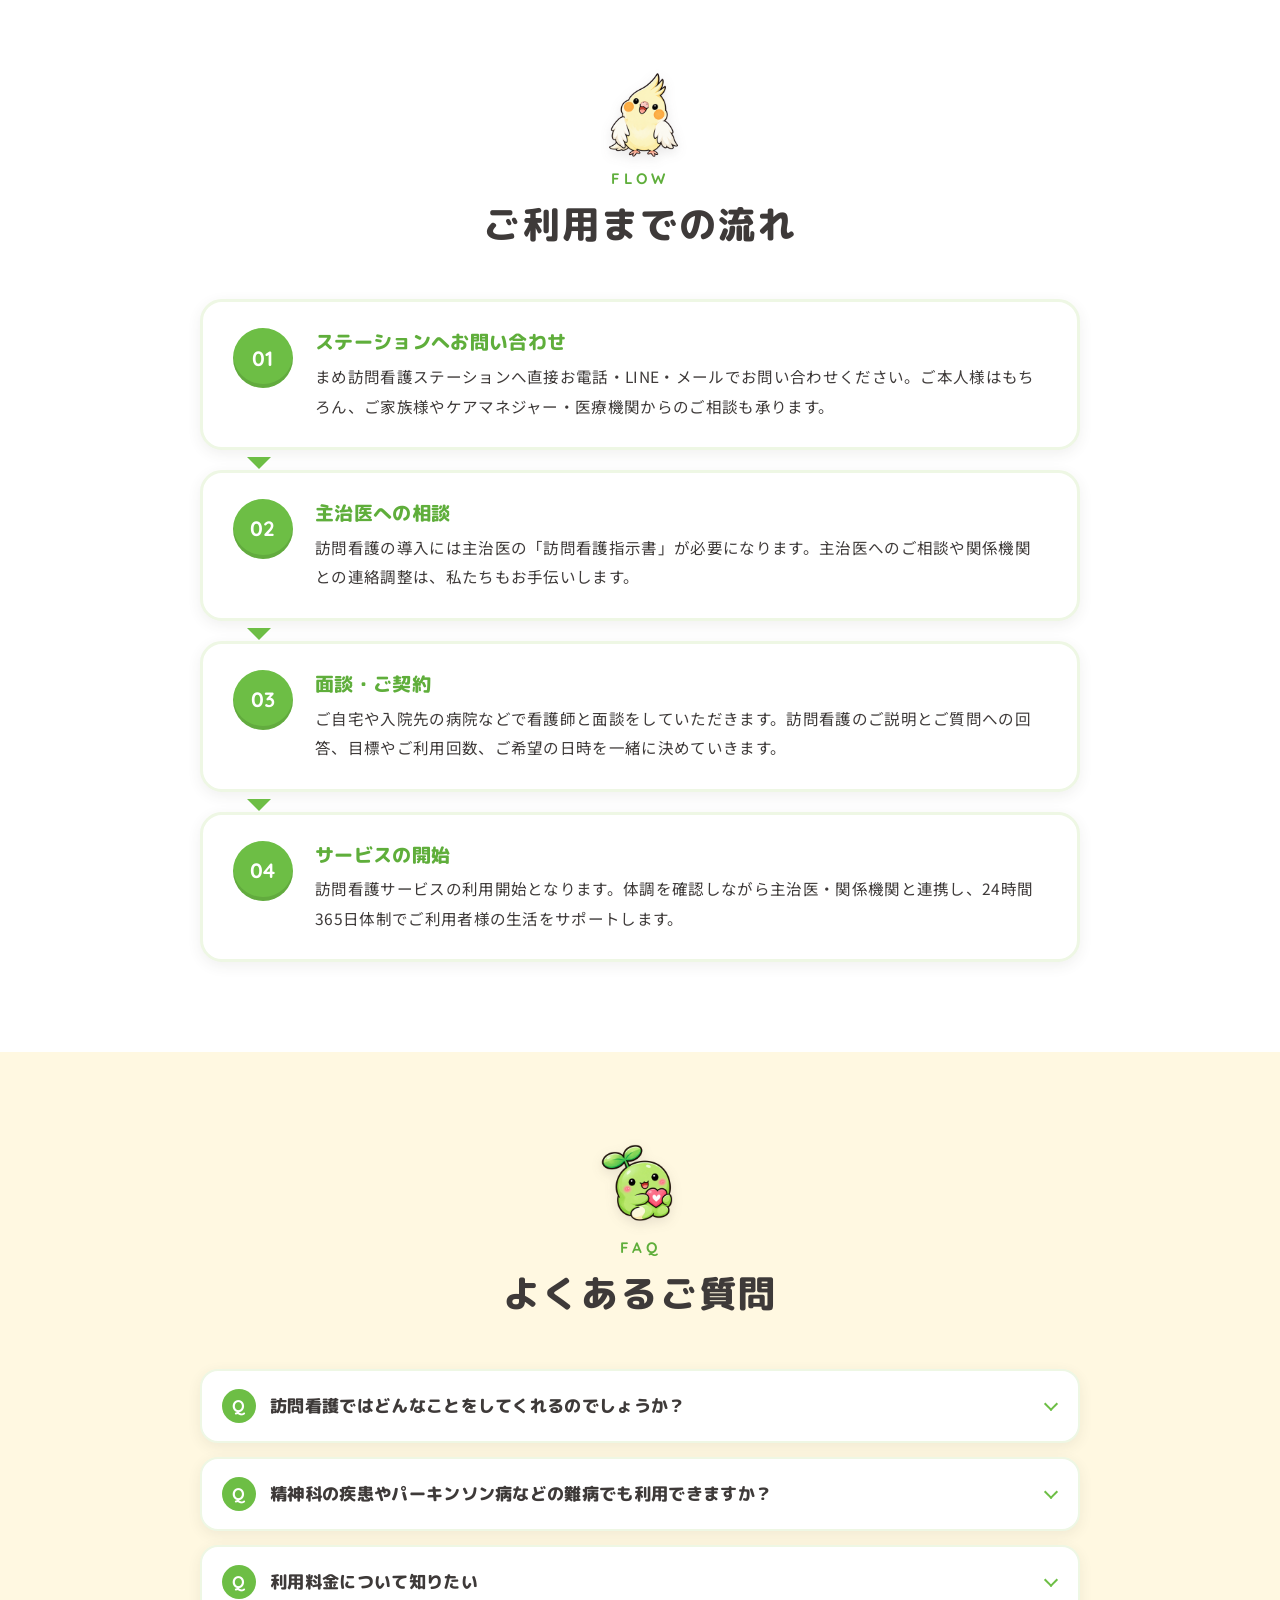
==== commit 2386e297: "Add files via upload" ====
--- a/index.html
+++ b/index.html
@@ -266,25 +266,6 @@
       </article>
     </div>
 
-    <!-- ===== X（旧Twitter）最新投稿 =====
-         注意: X公式の「タイムライン埋め込み」は X側の仕様変更(legacy timeline sunset)で
-         表示されないことが多い。タイムラインが一定時間内に描画されなければ JS が
-         フォールバック(個別ポスト埋め込み＋Xへのボタン)に切り替える。 -->
-    <div class="topics-x reveal" style="--d:.2s" id="topicsX">
-      <h3 class="topics-x__title">X（旧Twitter）最新投稿</h3>
-      <div class="topics-x__embed" id="xTimeline">
-        <a class="twitter-timeline" data-height="620" data-theme="light" data-lang="ja" data-dnt="true"
-           href="https://twitter.com/Szk34T?ref_src=twsrc%5Etfw">@Szk34T の投稿を読み込み中…</a>
-      </div>
-      <div class="topics-x__fallback" id="xFallback" hidden>
-        <div class="topics-x__posts">
-          <blockquote class="twitter-tweet" data-lang="ja" data-dnt="true"><a href="https://twitter.com/Szk34T/status/2091917590872707249">@Szk34T の投稿</a></blockquote>
-          <blockquote class="twitter-tweet" data-lang="ja" data-dnt="true"><a href="https://twitter.com/Szk34T/status/2080228229080834171">@Szk34T の投稿</a></blockquote>
-        </div>
-        <a href="https://x.com/Szk34T" target="_blank" rel="noopener" class="btn btn--dark btn--lg topics-x__btn"><svg viewBox="0 0 24 24" class="ico ico--fill"><path d="M18.9 2H22l-7.2 8.2L23.3 22h-6.6l-5.2-6.8L5.6 22H2.5l7.7-8.8L1.7 2h6.8l4.7 6.2L18.9 2zm-1.1 18h1.8L7.3 3.9H5.4L17.8 20z"/></svg>Xで最新の投稿を見る</a>
-      </div>
-      <script async src="https://platform.twitter.com/widgets.js" charset="utf-8"></script>
-    </div>
   </div>
 </section>
 
--- a/assets/css/style.css
+++ b/assets/css/style.css
@@ -279,6 +279,17 @@
 .topic--pink h3 { color: var(--pink-d); } .topic--green h3 { color: var(--green-d); }
 .topic p { text-align: left; font-size: .97rem; }
 .topic .btn { margin-top: 20px; }
+
+/* ---------- X（旧Twitter）最新投稿 ---------- */
+.topics-x { margin-top: 56px; text-align: center; }
+.topics-x__title { font-size: 1.2rem; font-weight: 800; margin-bottom: 22px; }
+.topics-x__embed { max-width: 520px; margin: 0 auto; text-align: left; min-height: 60px; }
+.topics-x__embed .twitter-timeline:not(iframe) { display: block; text-align: center; color: var(--muted); font-size: .9rem; }
+.topics-x__posts { display: grid; grid-template-columns: repeat(auto-fit, minmax(300px, 1fr)); gap: 20px; justify-items: center; max-width: 1080px; margin: 0 auto 24px; }
+.topics-x__posts .twitter-tweet { margin: 0 !important; width: 100%; max-width: 520px; }
+.topics-x__posts blockquote.twitter-tweet:not(.twitter-tweet-rendered) { display: none; }
+.btn--dark { background: #1D1F23; box-shadow: 0 6px 0 #000; }
+.btn--dark:hover { background: #2F3238; box-shadow: 0 4px 0 #000; }
 
 /* ---------- Message ---------- */
 .message-card { max-width: 880px; margin-inline: auto; background: #fff; border-radius: var(--radius); padding: 44px 48px; border: 3px solid var(--pink-l); box-shadow: var(--shadow); }
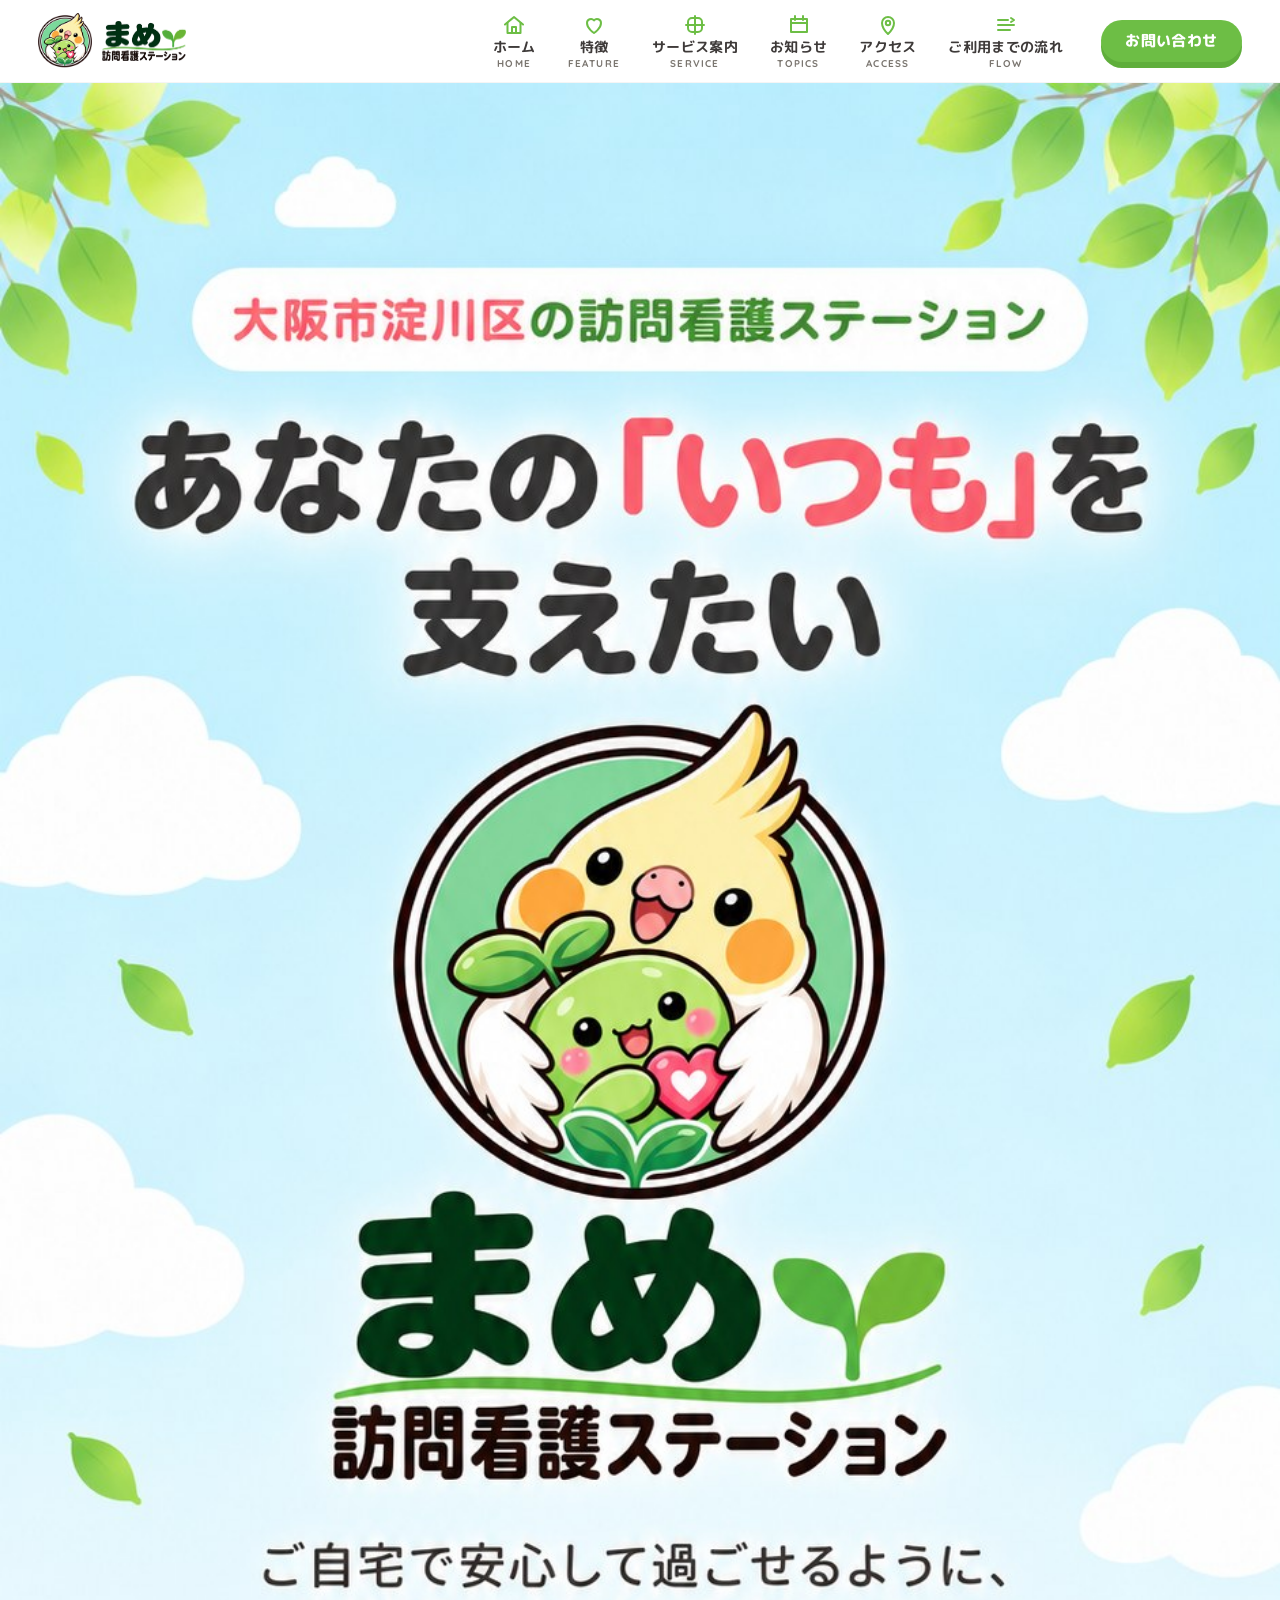
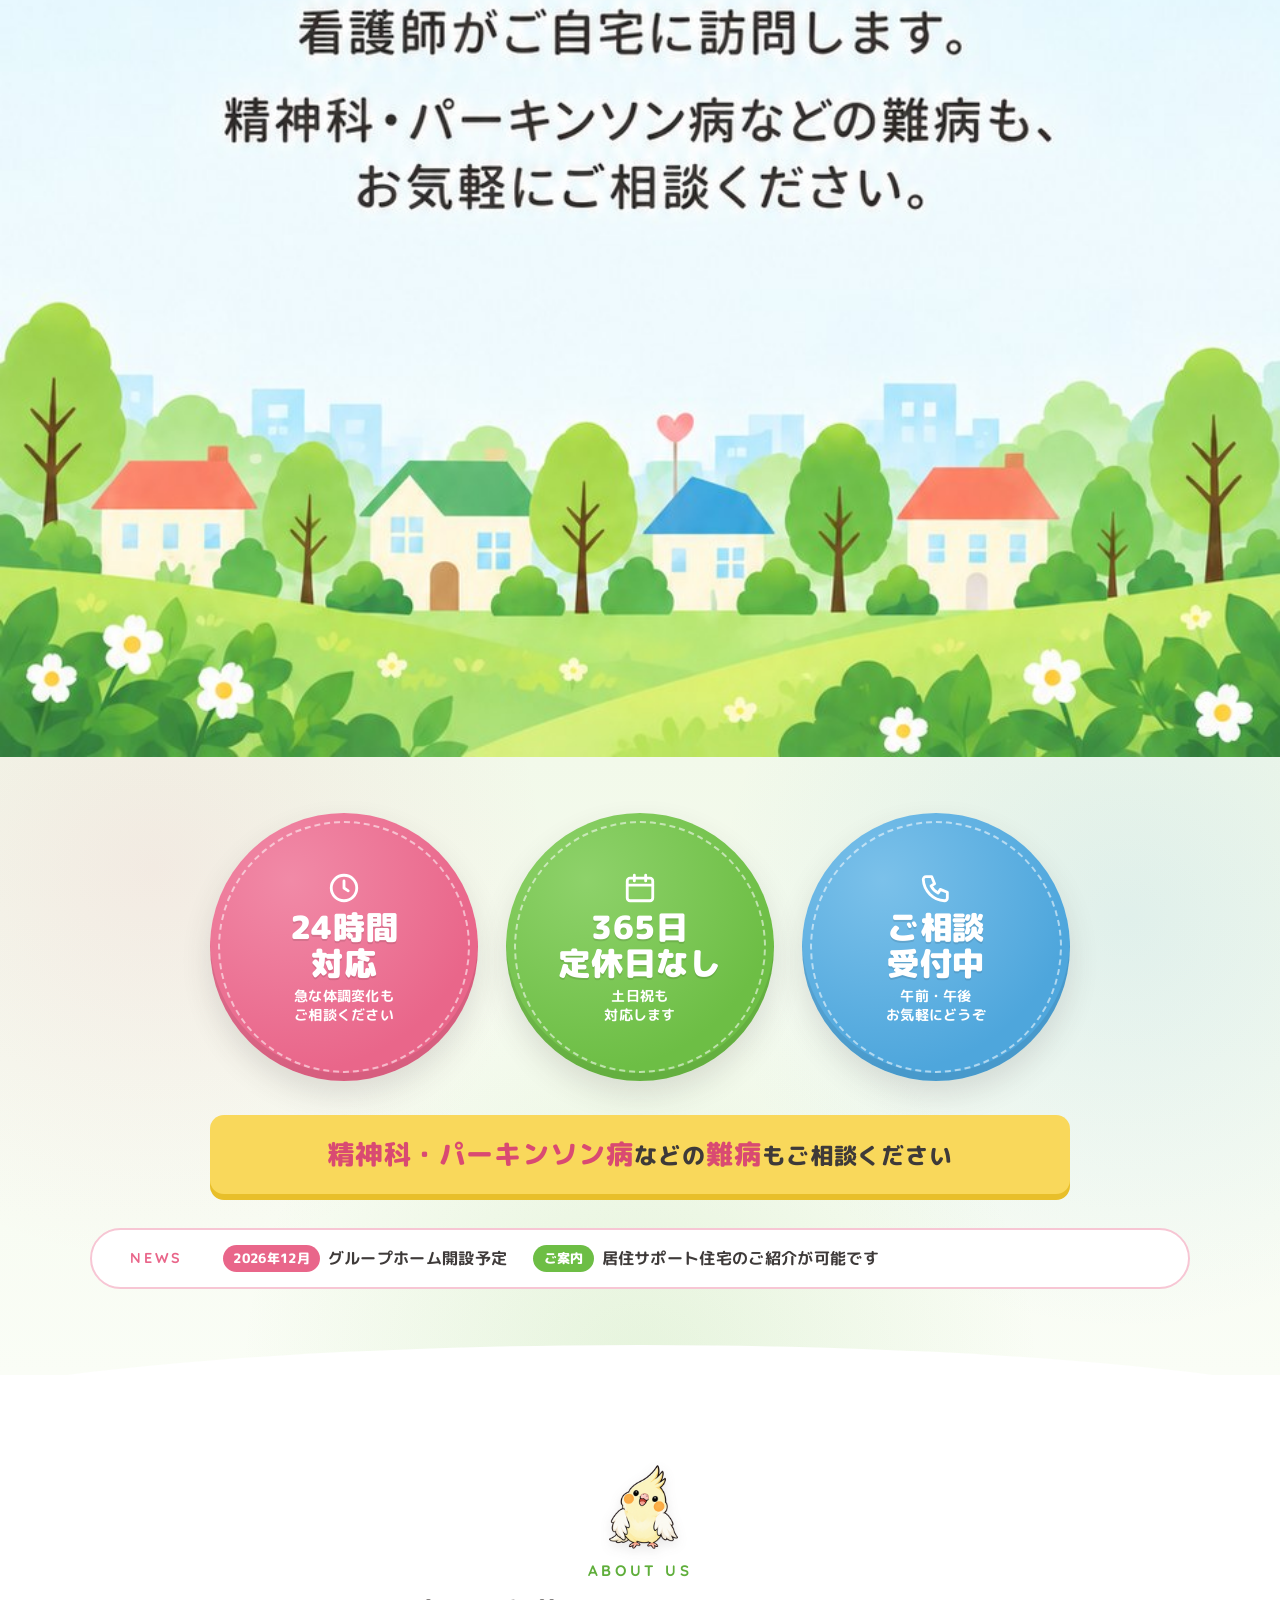
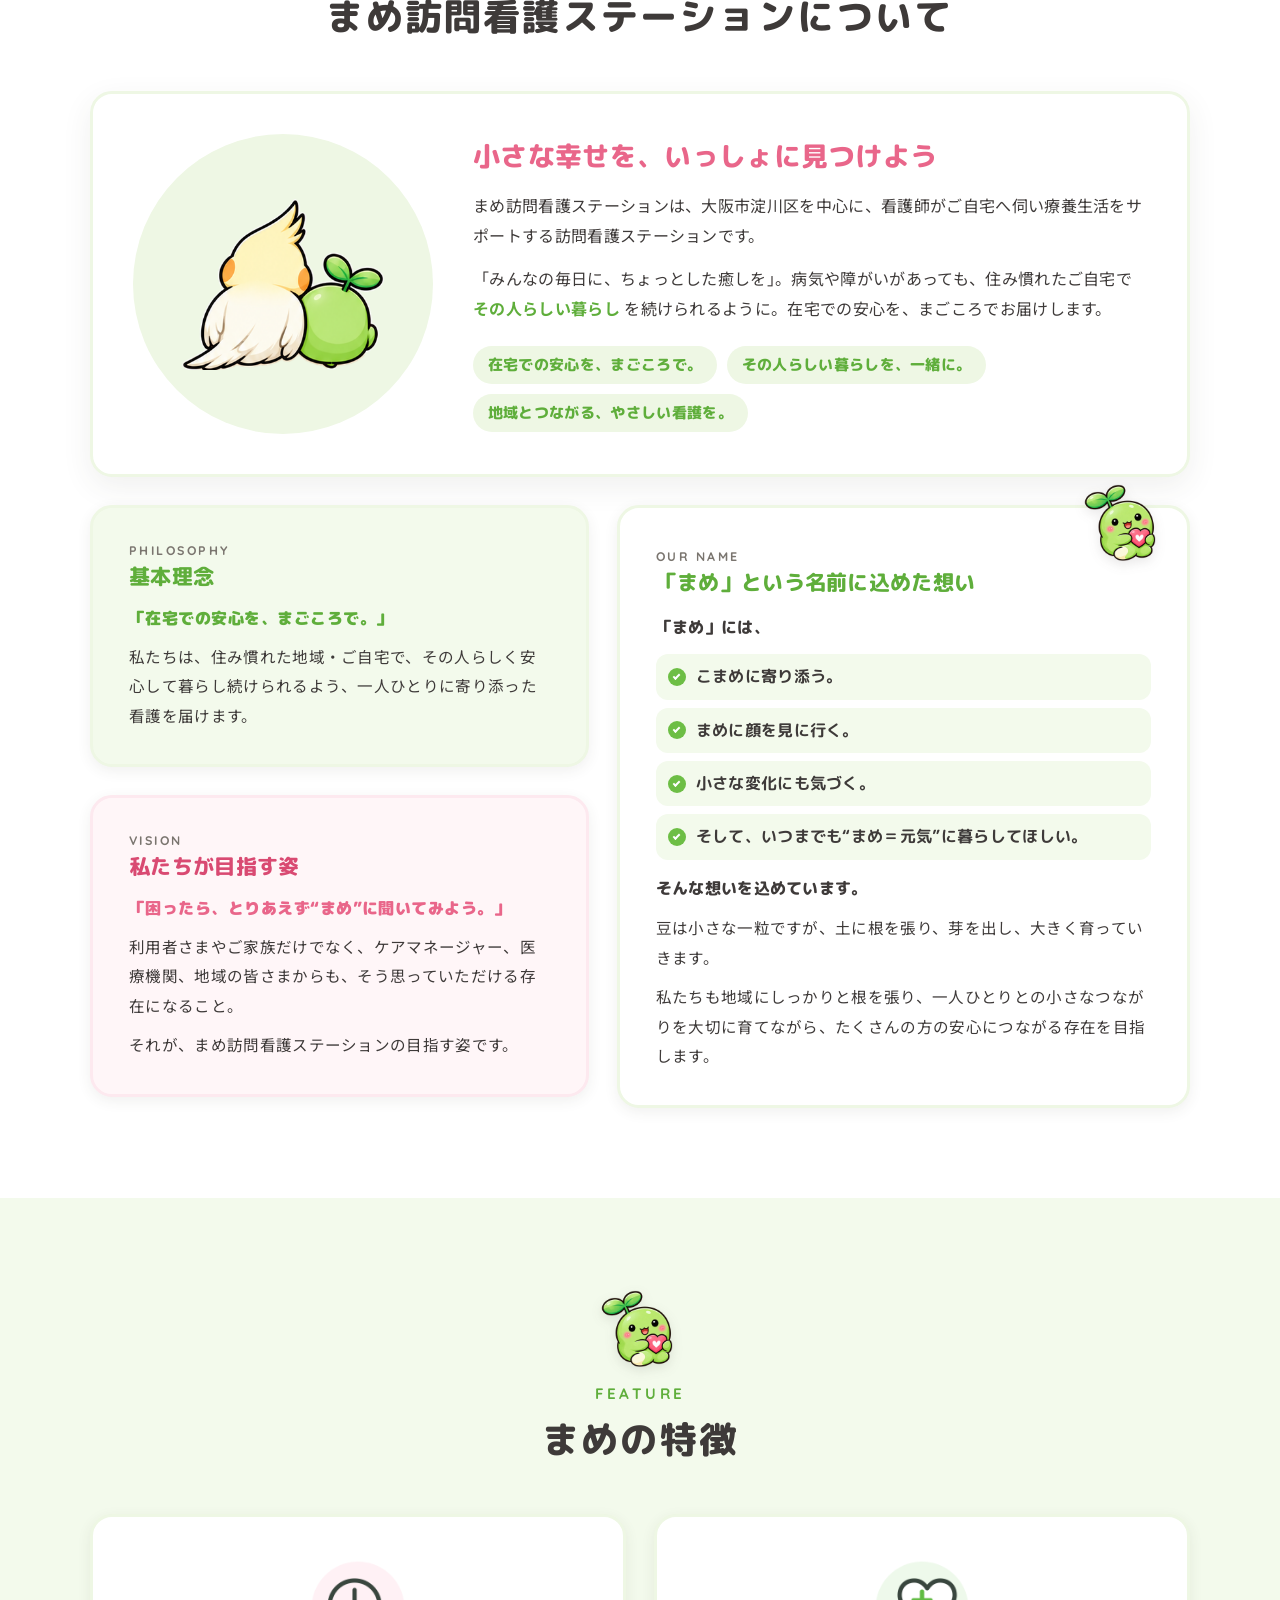
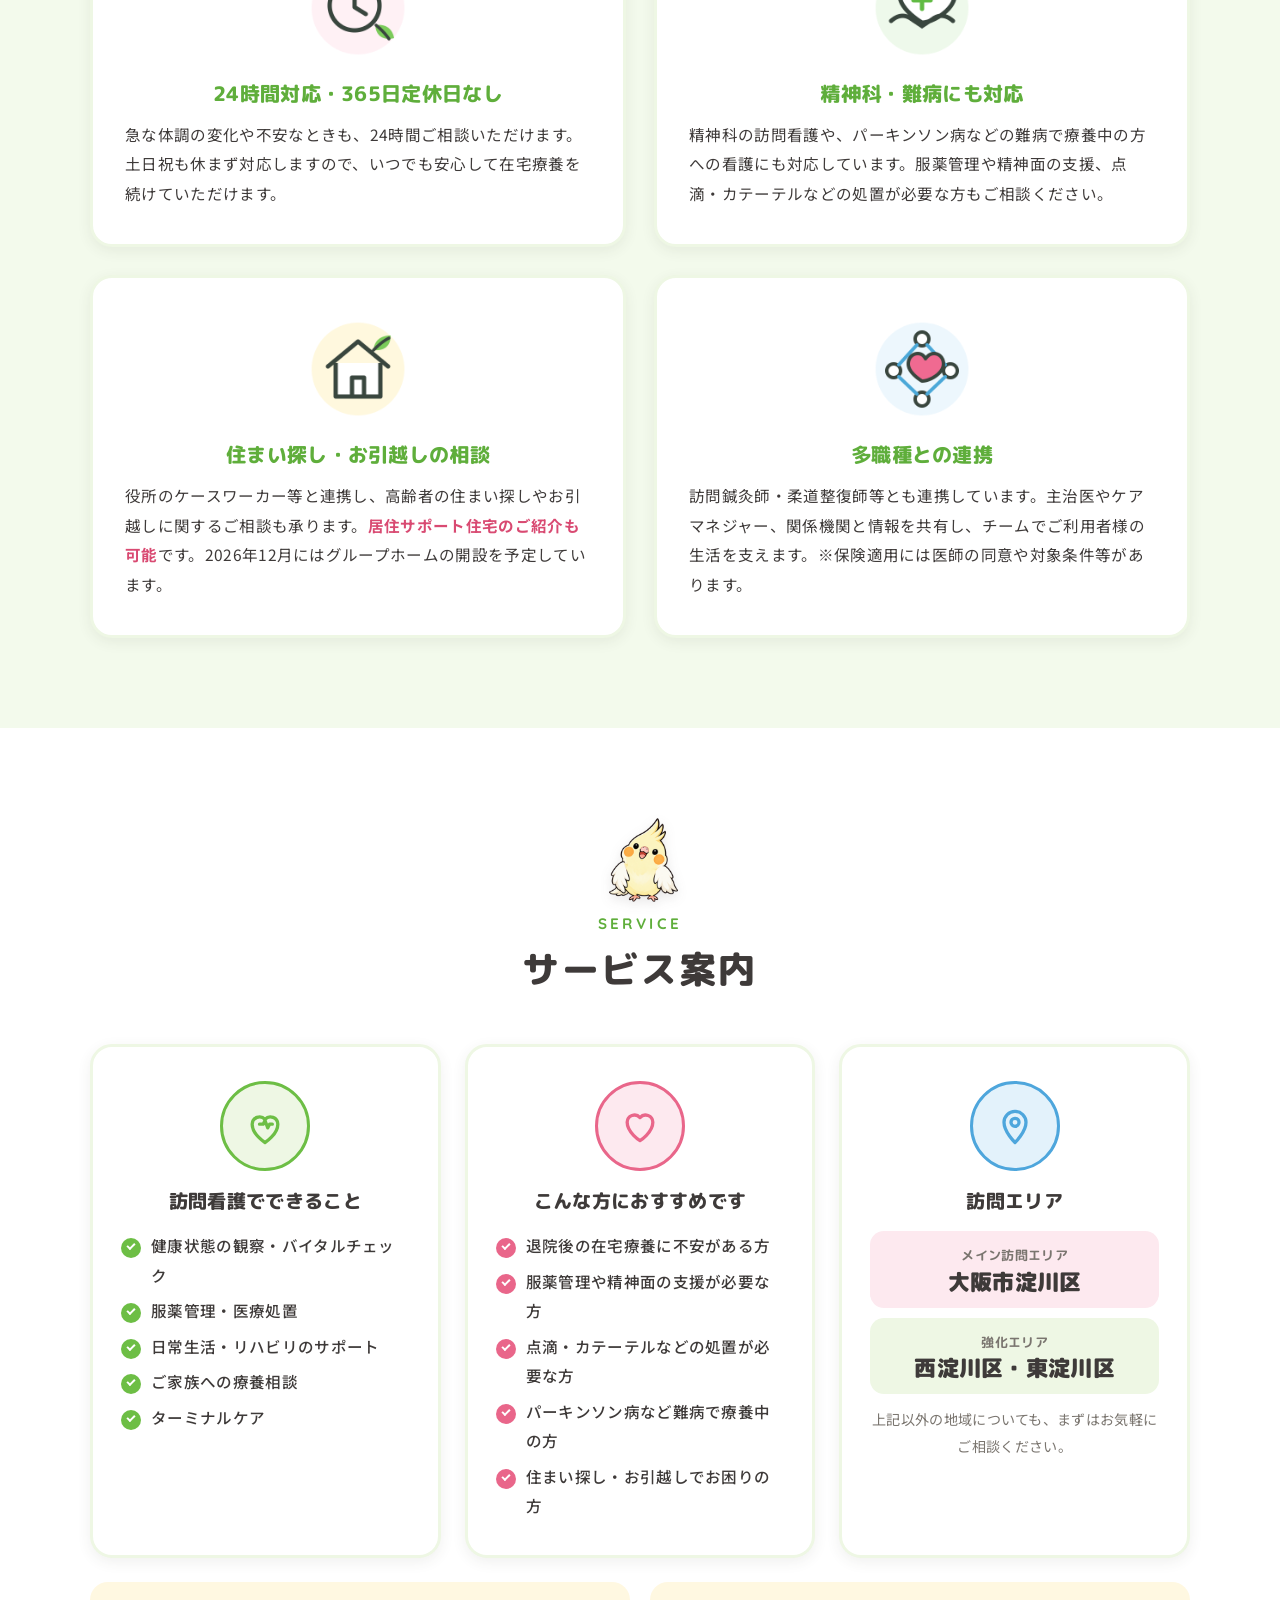
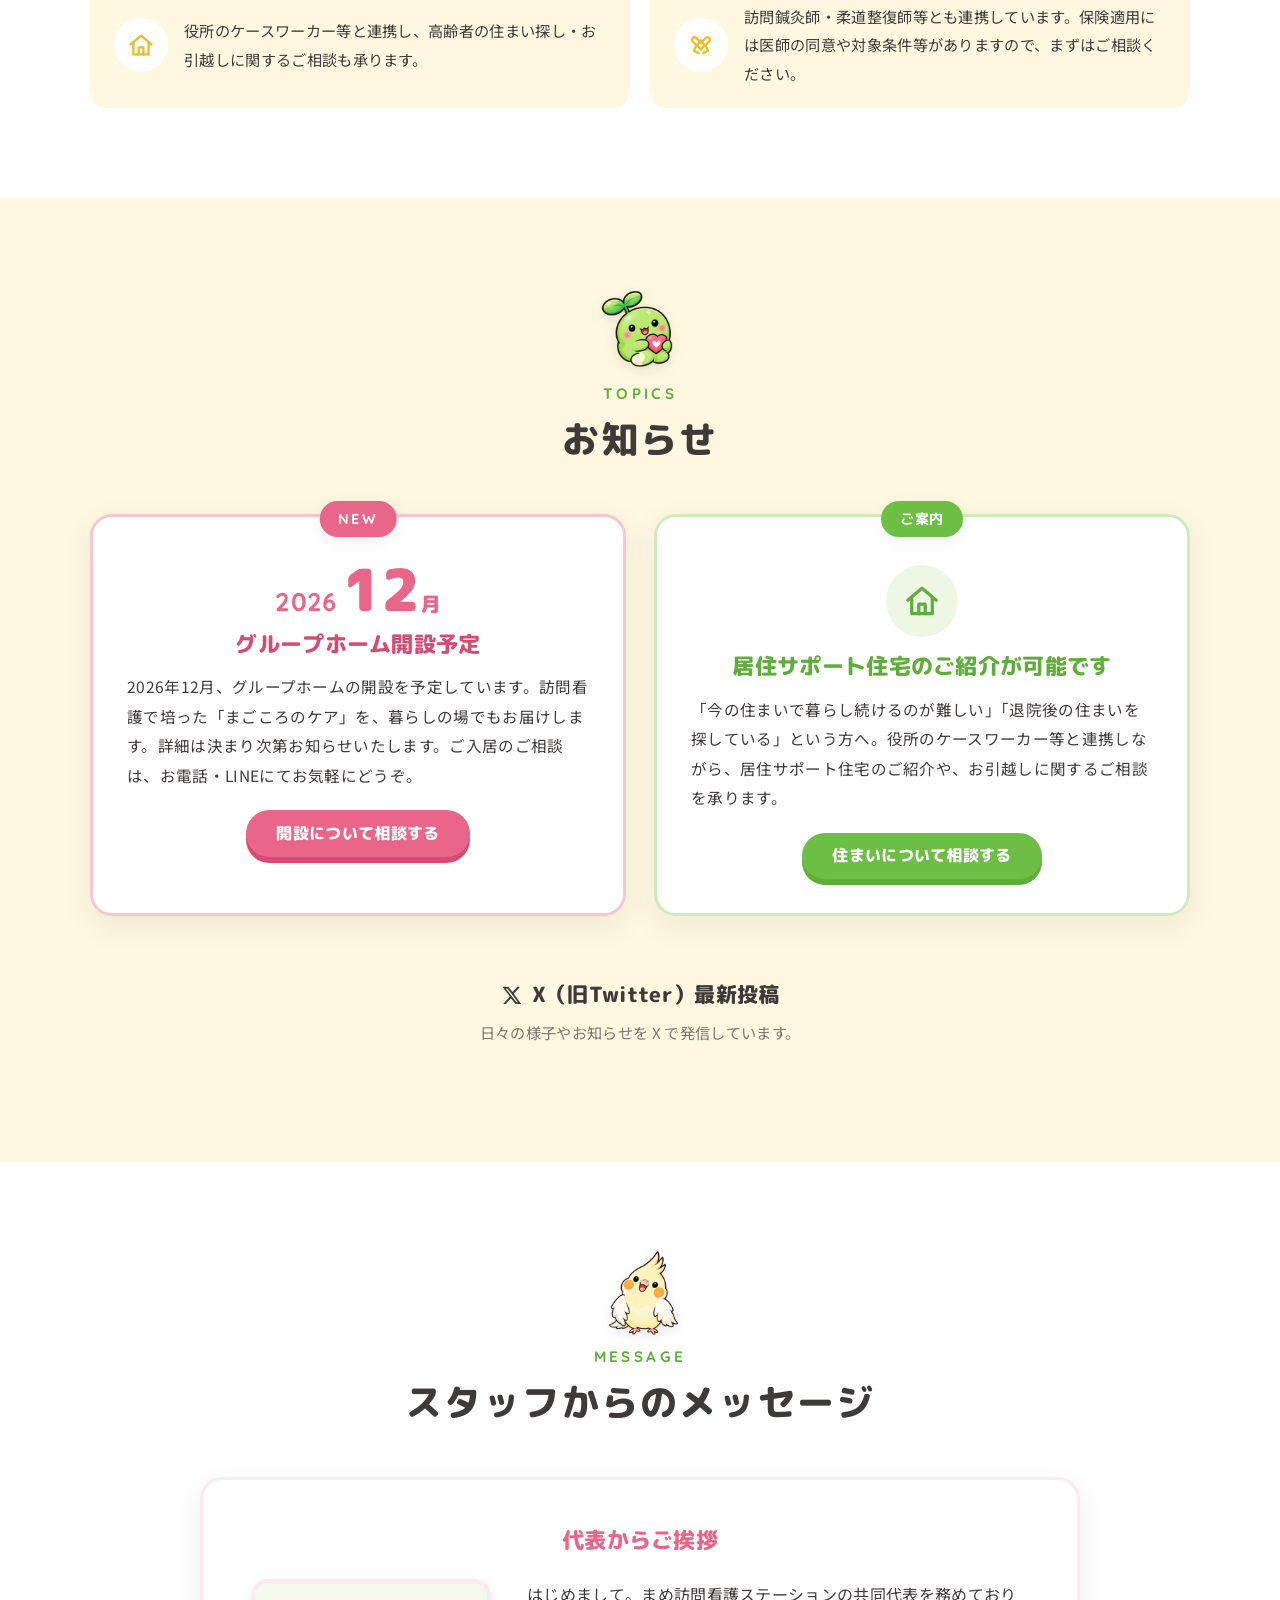
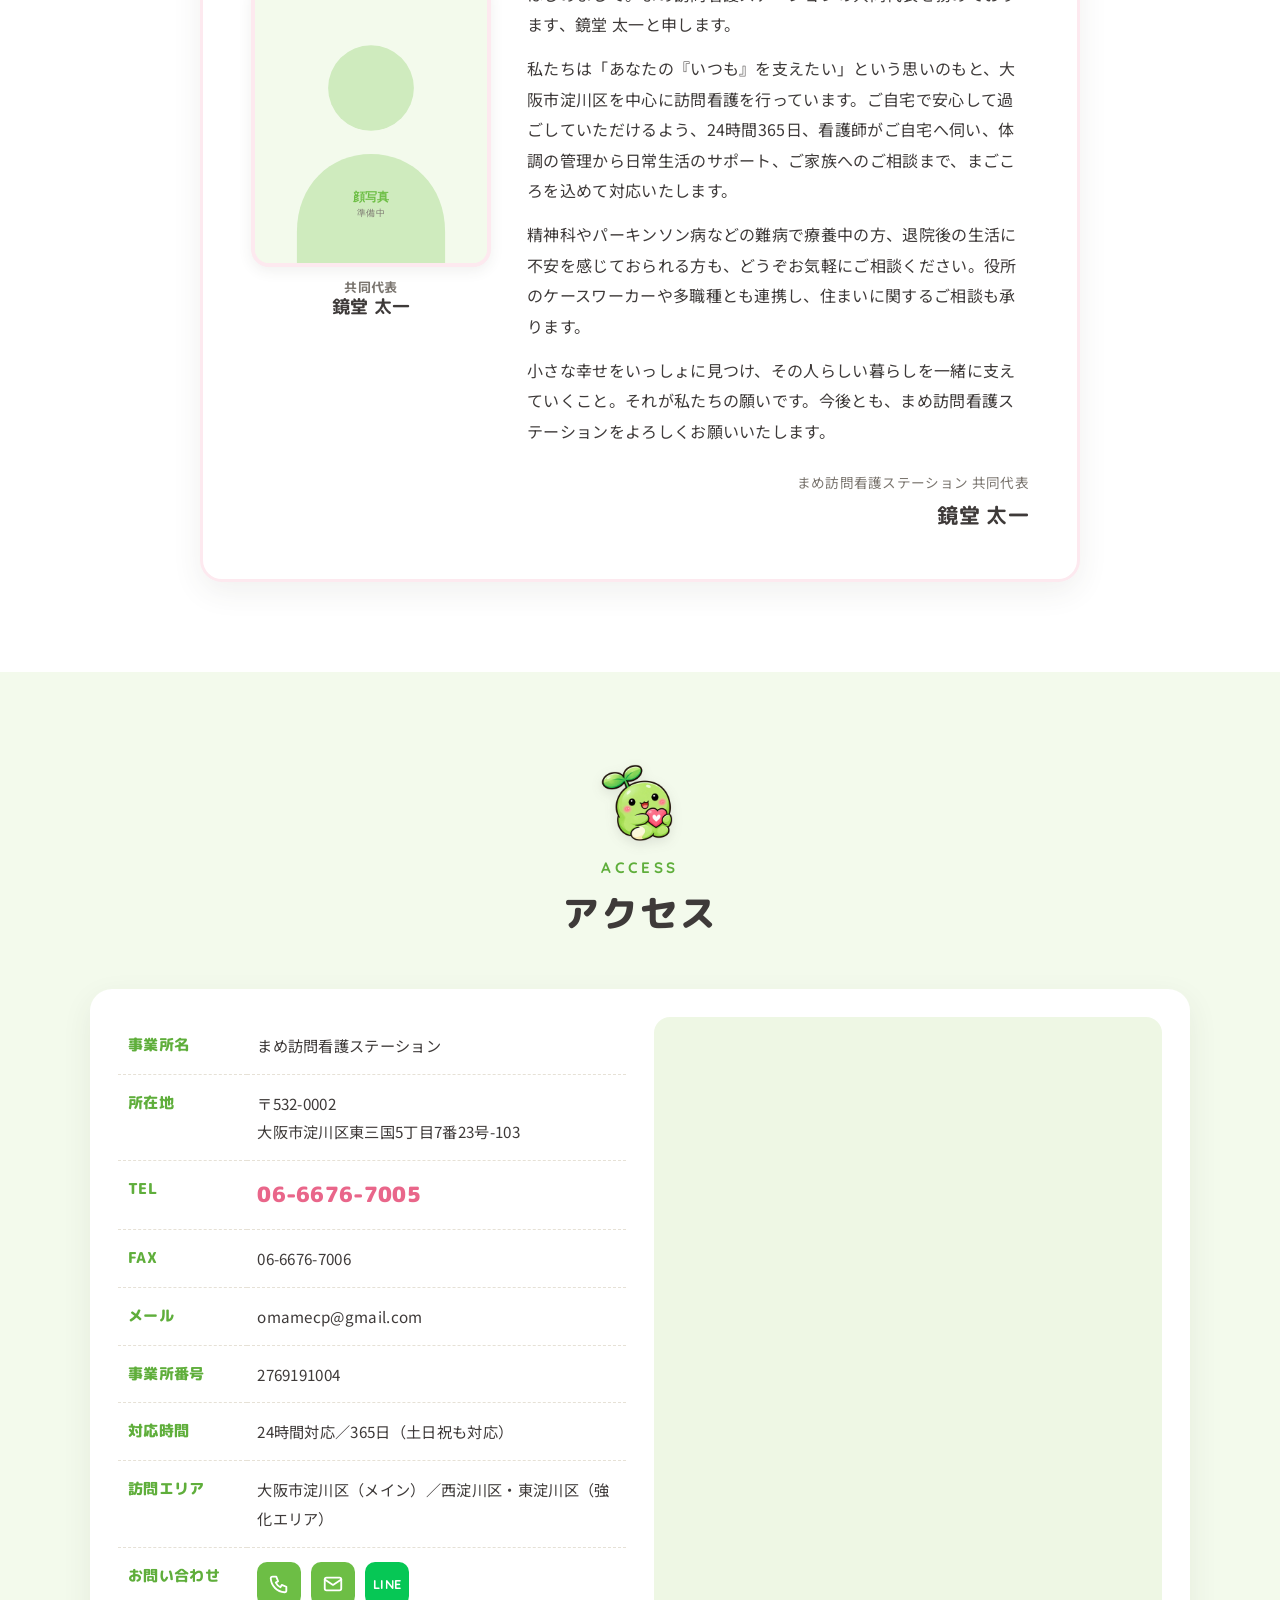
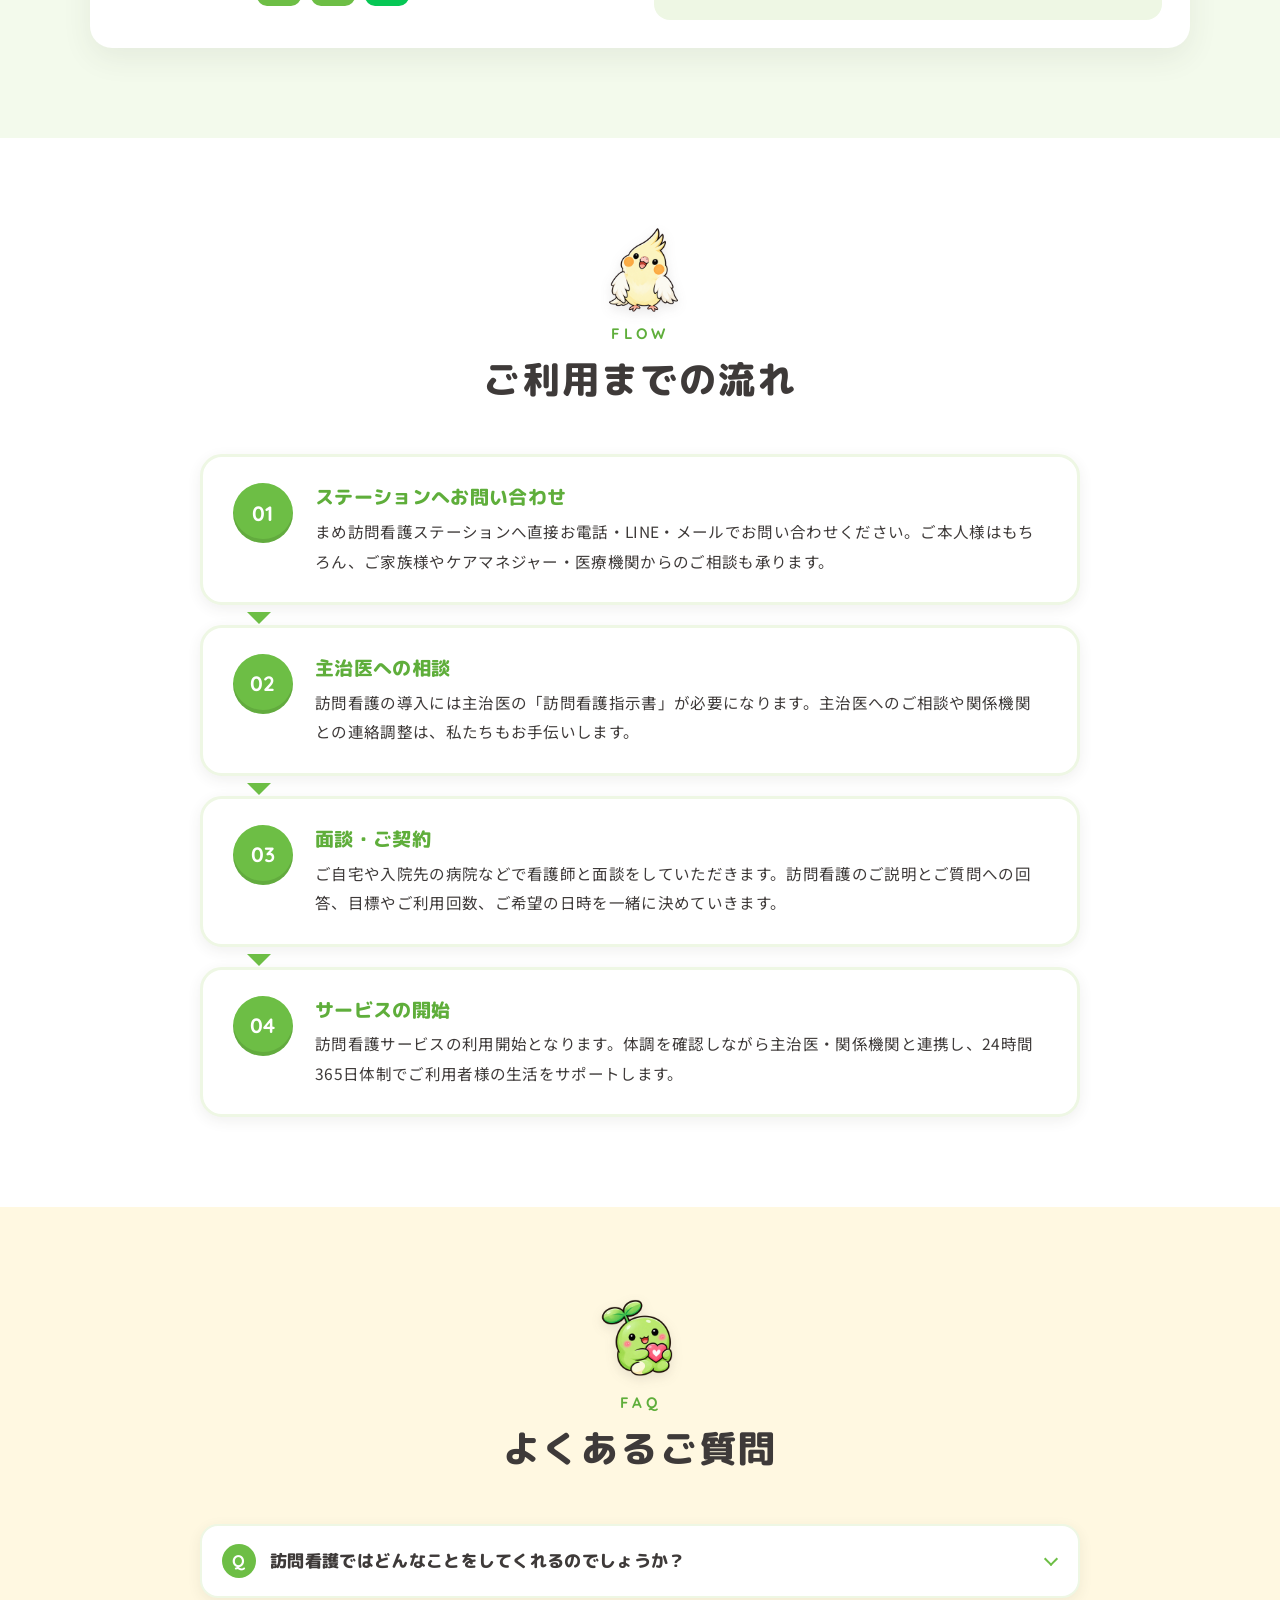
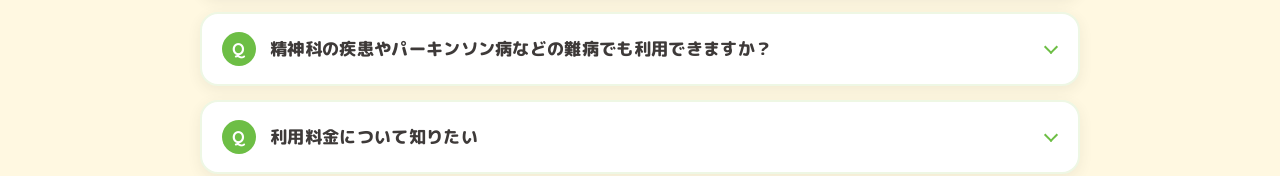
==== commit cfd92d49: "Add files via upload" ====
--- a/index.html
+++ b/index.html
@@ -266,6 +266,15 @@
       </article>
     </div>
 
+    <!-- ===== X（旧Twitter）最新投稿 / Elfsight ウィジェット ===== -->
+    <div class="topics-x reveal" style="--d:.2s">
+      <h3 class="topics-x__title"><svg viewBox="0 0 24 24" class="topics-x__ico" aria-hidden="true"><path d="M18.9 2H22l-7.2 8.2L23.3 22h-6.6l-5.2-6.8L5.6 22H2.5l7.7-8.8L1.7 2h6.8l4.7 6.2L18.9 2zm-1.1 18h1.8L7.3 3.9H5.4L17.8 20z"/></svg>X（旧Twitter）最新投稿</h3>
+      <p class="topics-x__lead">日々の様子やお知らせを X で発信しています。</p>
+      <!-- Elfsight Twitter Feed | Untitled Twitter Feed -->
+      <script src="https://elfsightcdn.com/platform.js" async></script>
+      <div class="elfsight-app-a67434a6-5e80-458e-a820-9958d24a9ca1" data-elfsight-app-lazy></div>
+    </div>
+
   </div>
 </section>
 
--- a/assets/css/style.css
+++ b/assets/css/style.css
@@ -280,14 +280,12 @@
 .topic p { text-align: left; font-size: .97rem; }
 .topic .btn { margin-top: 20px; }
 
-/* ---------- X（旧Twitter）最新投稿 ---------- */
-.topics-x { margin-top: 56px; text-align: center; }
-.topics-x__title { font-size: 1.2rem; font-weight: 800; margin-bottom: 22px; }
-.topics-x__embed { max-width: 520px; margin: 0 auto; text-align: left; min-height: 60px; }
-.topics-x__embed .twitter-timeline:not(iframe) { display: block; text-align: center; color: var(--muted); font-size: .9rem; }
-.topics-x__posts { display: grid; grid-template-columns: repeat(auto-fit, minmax(300px, 1fr)); gap: 20px; justify-items: center; max-width: 1080px; margin: 0 auto 24px; }
-.topics-x__posts .twitter-tweet { margin: 0 !important; width: 100%; max-width: 520px; }
-.topics-x__posts blockquote.twitter-tweet:not(.twitter-tweet-rendered) { display: none; }
+/* ---------- X（旧Twitter）最新投稿 / Elfsight ---------- */
+.topics-x { margin-top: 64px; text-align: center; }
+.topics-x__title { display: flex; align-items: center; justify-content: center; gap: .5em; font-size: 1.3rem; font-weight: 800; color: var(--text); }
+.topics-x__ico { width: 1em; height: 1em; fill: currentColor; }
+.topics-x__lead { margin: 8px 0 24px; font-size: .95rem; color: var(--muted); }
+.topics-x .elfsight-app-a67434a6-5e80-458e-a820-9958d24a9ca1 { max-width: 1000px; margin-inline: auto; text-align: left; }
 .btn--dark { background: #1D1F23; box-shadow: 0 6px 0 #000; }
 .btn--dark:hover { background: #2F3238; box-shadow: 0 4px 0 #000; }
 
